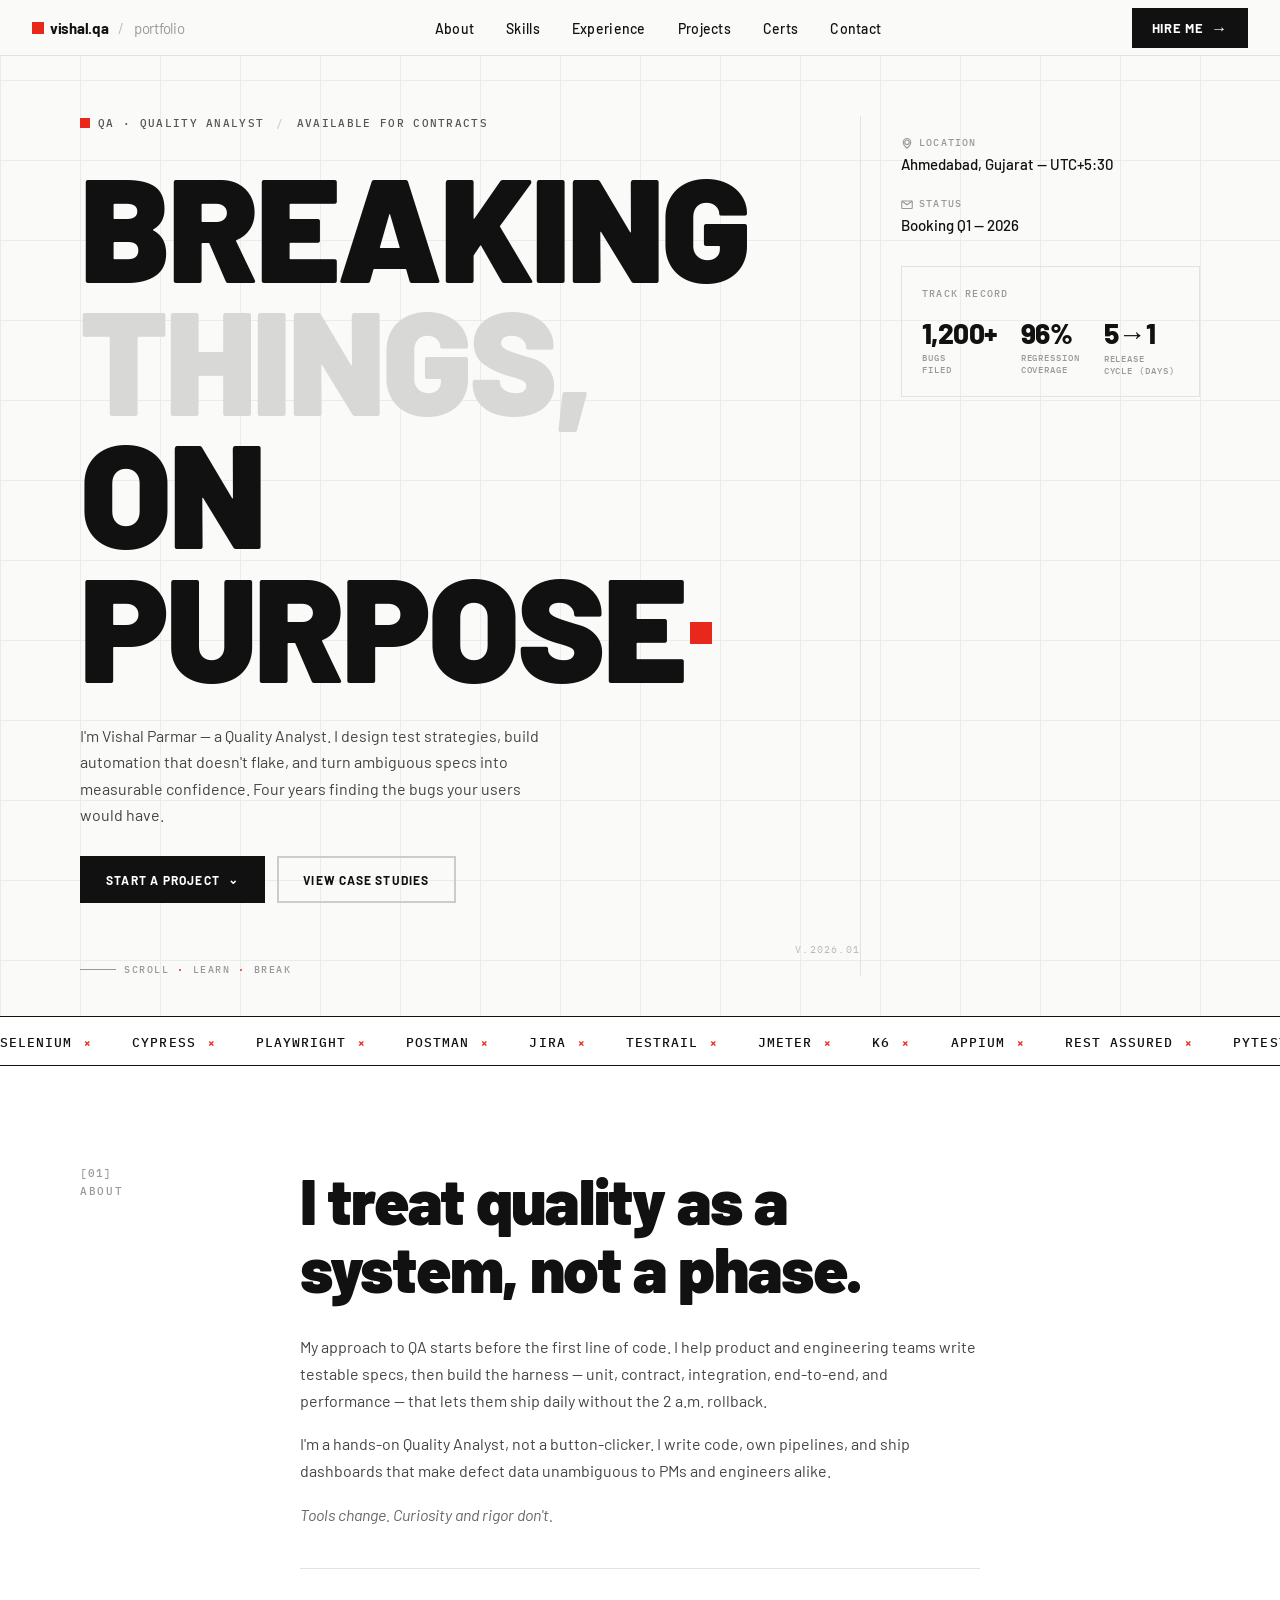
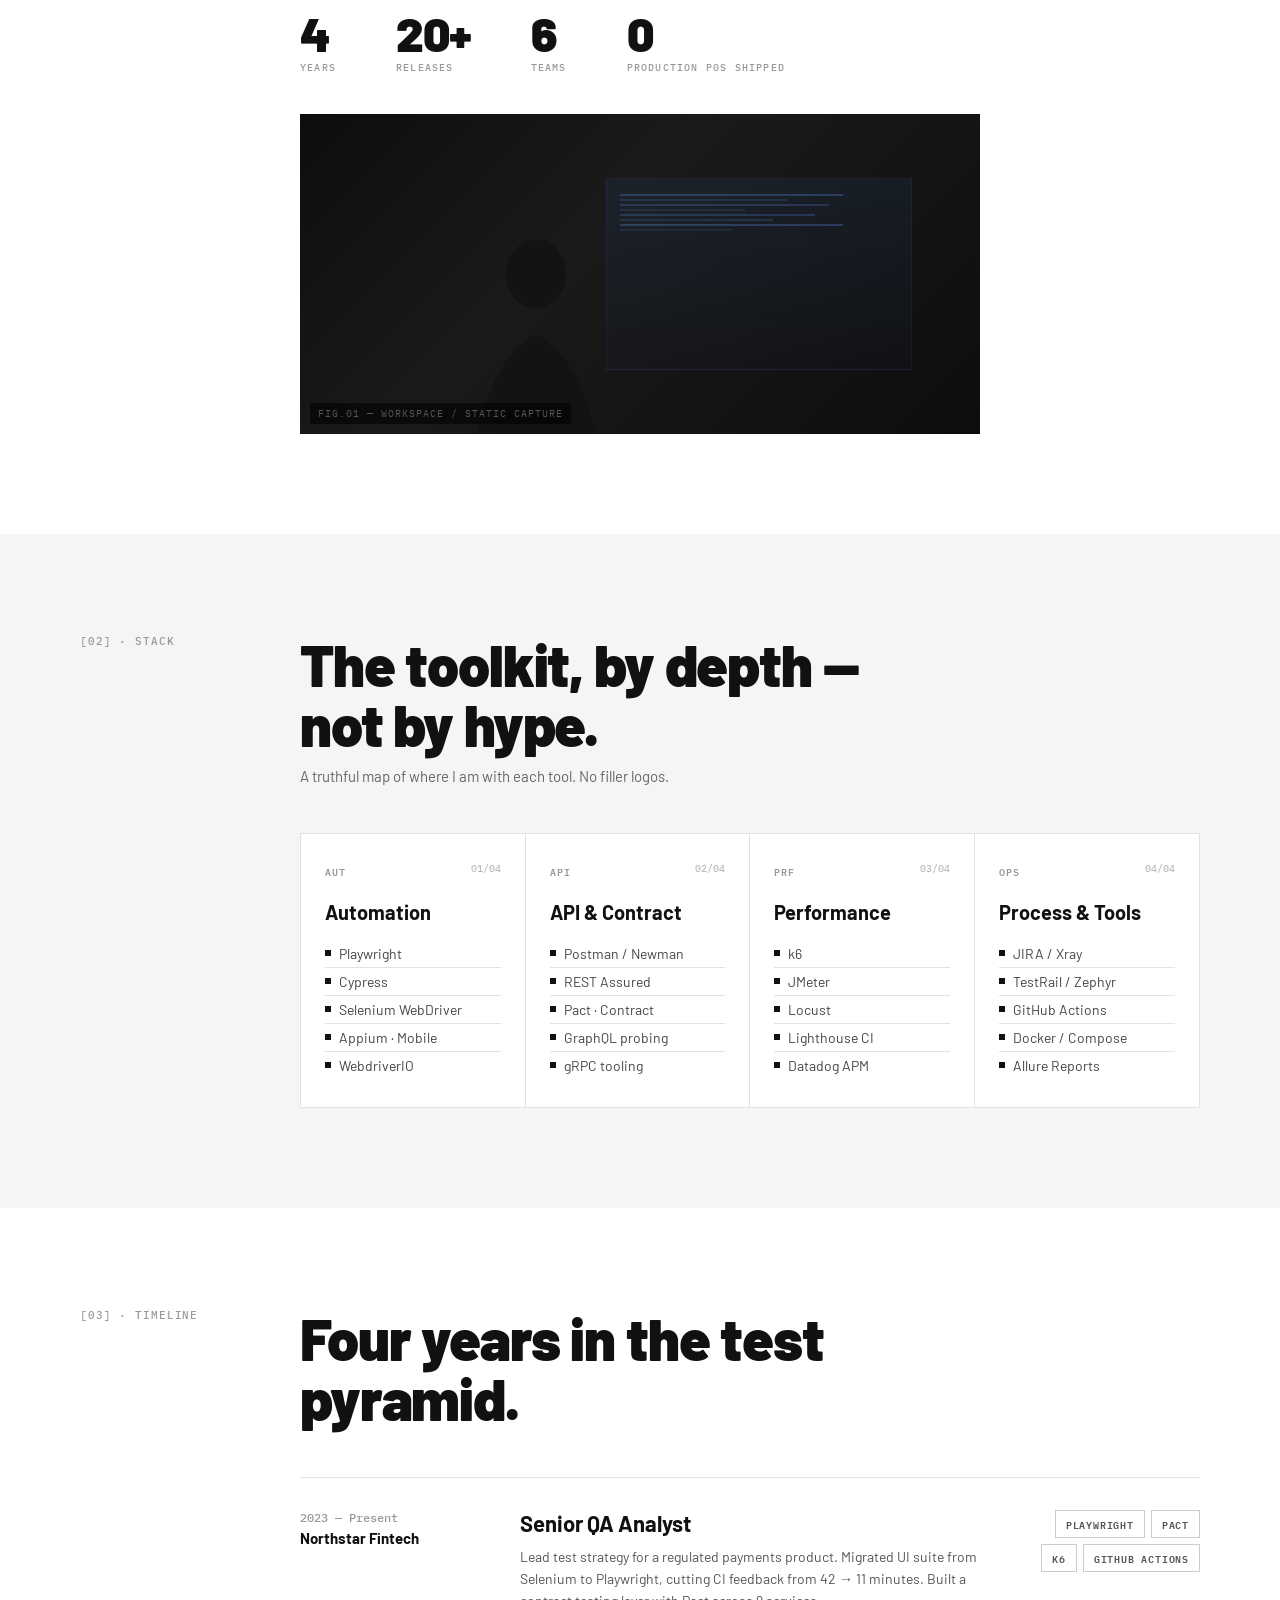
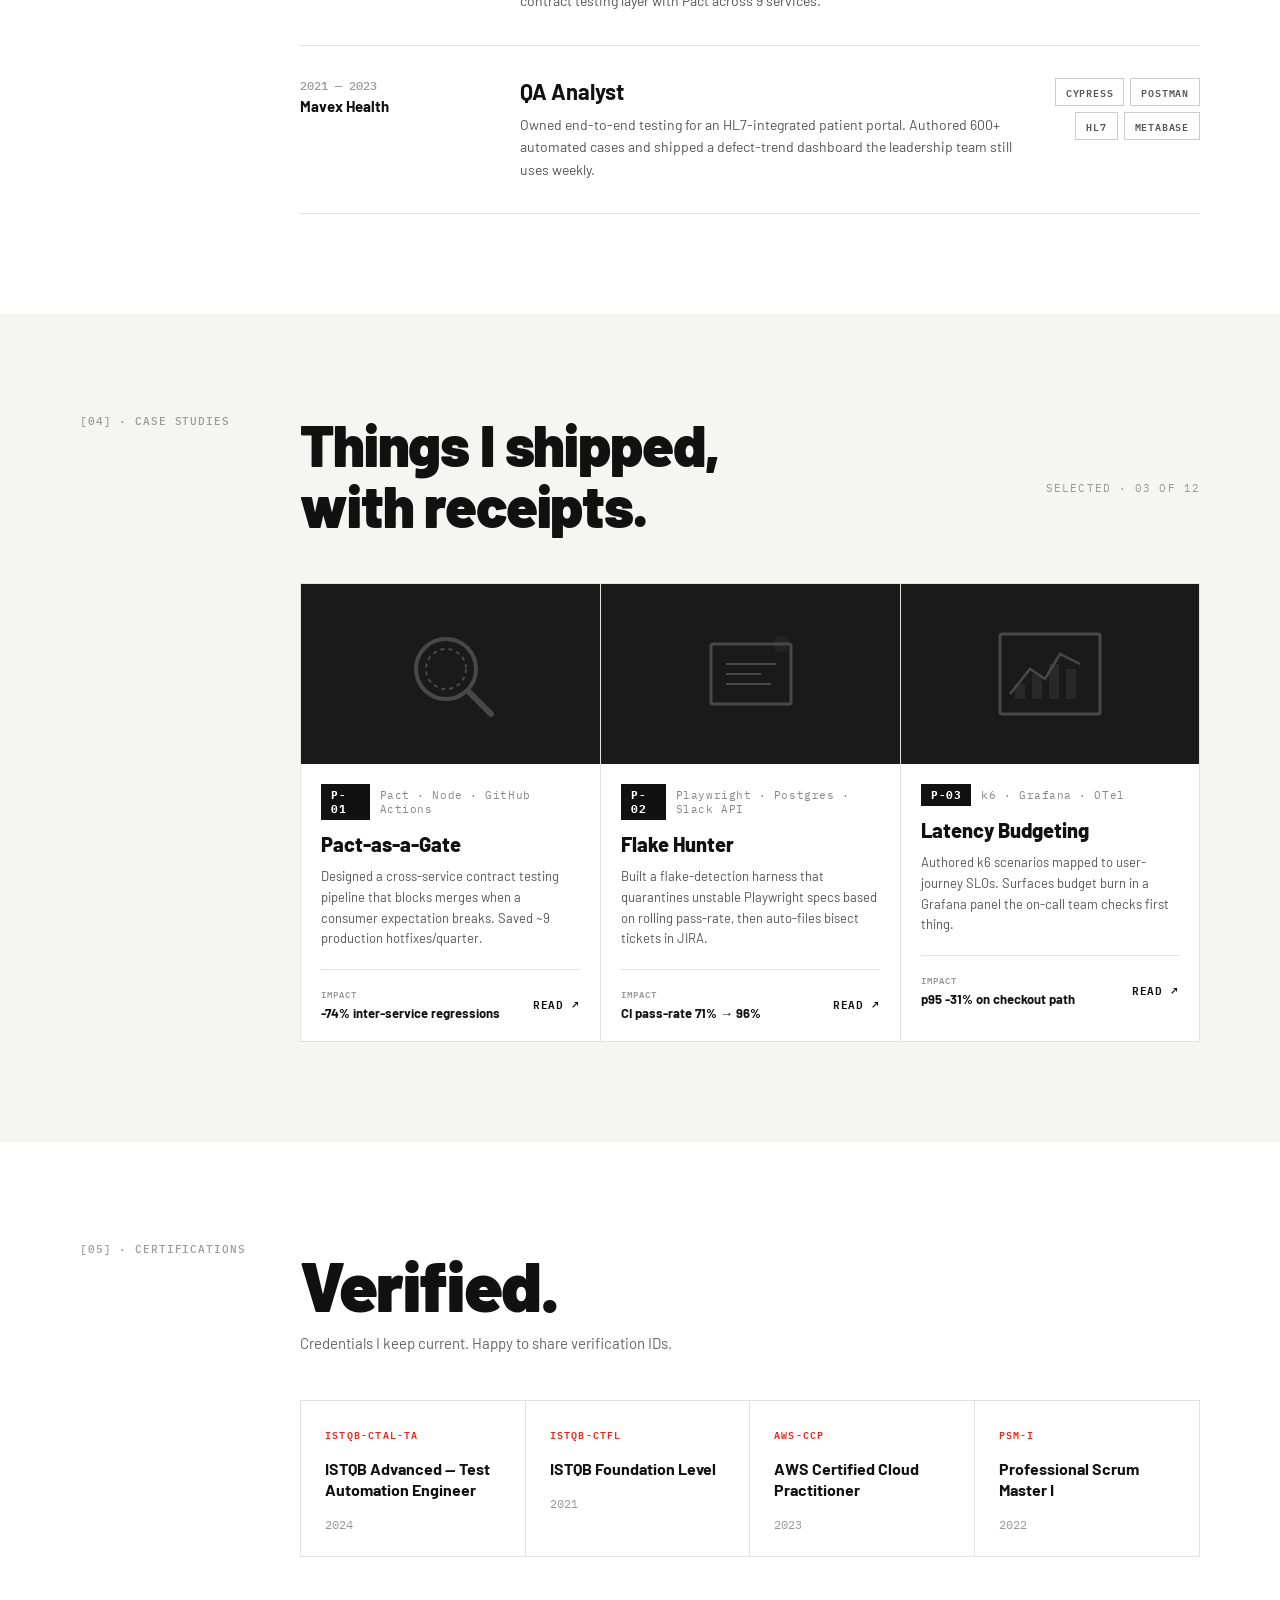
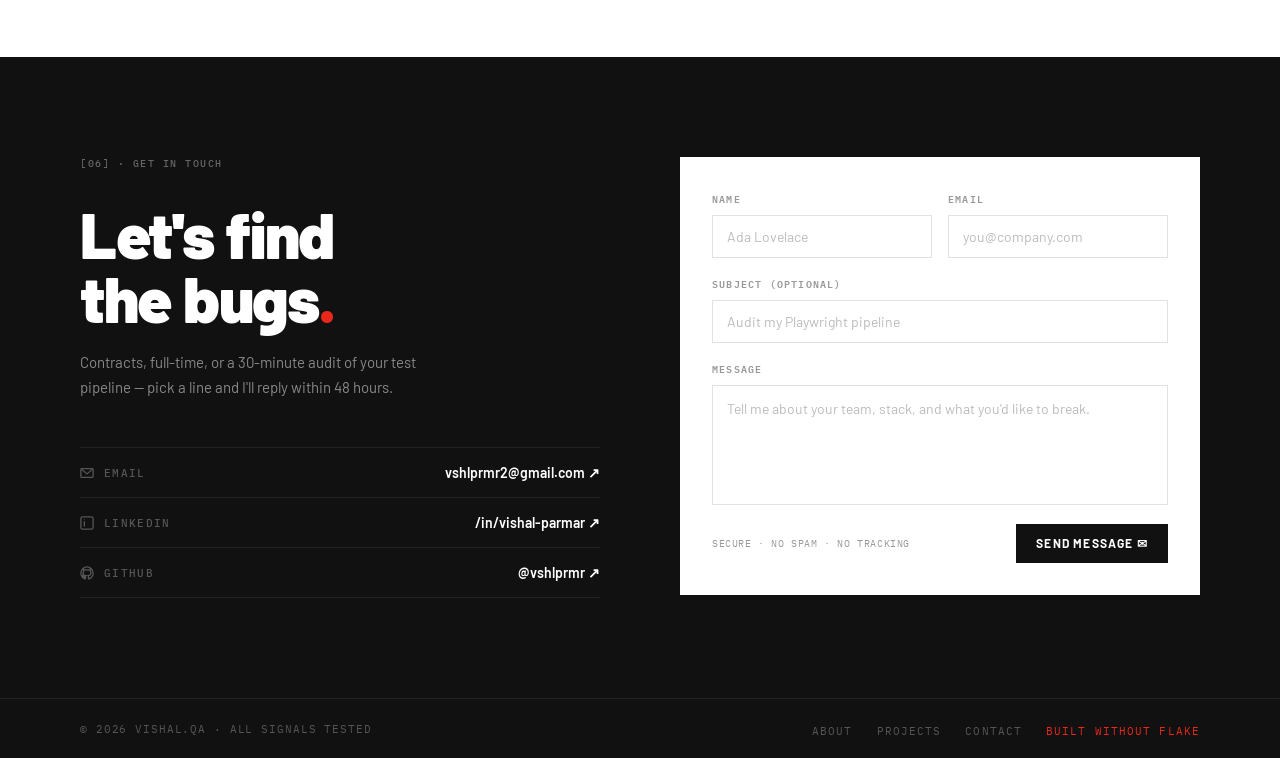
==== vishal-qa-portfolio.html @ bb727a70 "VishalQA-Portfolio" ====
<!DOCTYPE html>
<html lang="en">
<head>
<meta charset="UTF-8">
<meta name="viewport" content="width=device-width, initial-scale=1.0">
<title>vishal.qa / portfolio</title>
<link href="https://fonts.googleapis.com/css2?family=Barlow:ital,wght@0,400;0,500;0,600;0,700;0,800;0,900;1,400;1,700;1,800;1,900&family=Barlow+Condensed:wght@400;500;600;700;800;900&family=IBM+Plex+Mono:wght@400;500&display=swap" rel="stylesheet">
<style>
  *, *::before, *::after { box-sizing: border-box; margin: 0; padding: 0; }

  :root {
    --red: #E8281A;
    --black: #111111;
    --white: #ffffff;
    --gray-light: #f5f5f3;
    --gray-mid: #e8e8e6;
    --gray-text: #888;
    --grid-color: #e2e2e0;
    --font-main: 'Barlow', sans-serif;
    --font-mono: 'IBM Plex Mono', monospace;
  }

  html { scroll-behavior: smooth; }

  body {
    font-family: var(--font-main);
    background: #fafaf8;
    color: var(--black);
    overflow-x: hidden;
  }

  /* ─── NAV ─── */
  nav {
    position: fixed; top: 0; left: 0; right: 0; z-index: 100;
    display: flex; align-items: center; justify-content: space-between;
    padding: 0 32px;
    height: 56px;
    background: rgba(250,250,248,0.96);
    backdrop-filter: blur(8px);
    border-bottom: 1px solid var(--grid-color);
  }

  .nav-logo {
    display: flex; align-items: center; gap: 6px;
    font-family: var(--font-main);
    font-weight: 700;
    font-size: 15px;
    letter-spacing: -0.3px;
    color: var(--black);
    text-decoration: none;
  }
  .nav-logo .red-sq {
    width: 12px; height: 12px;
    background: var(--red);
    flex-shrink: 0;
  }
  .nav-logo .slash { color: #bbb; font-weight: 400; margin: 0 4px; }
  .nav-logo .portfolio { font-weight: 400; color: #999; }

  .nav-links {
    display: flex; gap: 32px; list-style: none;
  }
  .nav-links a {
    font-size: 14px; font-weight: 500;
    color: var(--black); text-decoration: none;
    letter-spacing: 0.02em;
    transition: color 0.15s;
  }
  .nav-links a:hover { color: var(--red); }

  .nav-cta {
    display: flex; align-items: center; gap: 8px;
    padding: 10px 20px;
    background: var(--black); color: var(--white);
    font-family: var(--font-main);
    font-size: 13px; font-weight: 700;
    letter-spacing: 0.05em; text-transform: uppercase;
    border: none; cursor: pointer;
    text-decoration: none;
    transition: background 0.15s;
  }
  .nav-cta:hover { background: #333; }
  .nav-cta .arrow { font-size: 16px; }

  /* ─── GRID BACKGROUND ─── */
  .grid-bg {
    position: absolute; inset: 0; pointer-events: none;
    background-image:
      linear-gradient(var(--grid-color) 1px, transparent 1px),
      linear-gradient(90deg, var(--grid-color) 1px, transparent 1px);
    background-size: 80px 80px;
    opacity: 0.6;
  }

  /* ─── HERO ─── */
  #hero {
    position: relative;
    padding-top: 56px;
    min-height: 100vh;
    overflow: hidden;
  }

  .hero-inner {
    position: relative;
    display: grid;
    grid-template-columns: 1fr 340px;
    gap: 0;
    padding: 60px 80px 40px 80px;
    min-height: calc(100vh - 56px);
  }

  .hero-left { position: relative; }

  .hero-badge {
    display: flex; align-items: center; gap: 8px;
    margin-bottom: 28px;
    font-family: var(--font-mono);
    font-size: 11px; font-weight: 500;
    letter-spacing: 0.12em;
    color: #555;
  }
  .hero-badge .red-sq { width: 10px; height: 10px; background: var(--red); }
  .hero-badge .divider { color: #ccc; margin: 0 4px; }

  .hero-title {
    font-family: 'Barlow', sans-serif;
    font-weight: 900;
    font-size: clamp(96px, 12vw, 148px);
    line-height: 0.9;
    letter-spacing: -0.02em;
    text-transform: uppercase;
    margin-bottom: 0;
  }

  .hero-title .line-ghost {
    display: block;
    color: #d8d8d6;
    -webkit-text-stroke: 0px;
  }

  .hero-title .line-solid {
    display: block;
    color: var(--black);
  }

  .hero-title .red-period {
    display: inline-block;
    width: 22px; height: 22px;
    background: var(--red);
    vertical-align: super;
    margin-left: 6px;
    position: relative;
    top: 12px;
  }

  .hero-desc {
    max-width: 480px;
    font-size: 16px; font-weight: 400;
    color: #444;
    line-height: 1.65;
    margin-top: 32px;
  }

  .hero-btns {
    display: flex; gap: 12px;
    margin-top: 28px;
  }

  .btn-primary {
    display: flex; align-items: center; gap: 8px;
    padding: 14px 24px;
    background: var(--black); color: var(--white);
    font-family: var(--font-main);
    font-size: 12px; font-weight: 700;
    letter-spacing: 0.1em; text-transform: uppercase;
    border: 2px solid var(--black);
    cursor: pointer; text-decoration: none;
    transition: all 0.15s;
  }
  .btn-primary:hover { background: #333; }

  .btn-secondary {
    display: flex; align-items: center; gap: 8px;
    padding: 14px 24px;
    background: transparent; color: var(--black);
    font-family: var(--font-main);
    font-size: 12px; font-weight: 700;
    letter-spacing: 0.1em; text-transform: uppercase;
    border: 2px solid #ccc;
    cursor: pointer; text-decoration: none;
    transition: all 0.15s;
  }
  .btn-secondary:hover { border-color: var(--black); }

  .hero-scroll-hint {
    display: flex; align-items: center; gap: 8px;
    margin-top: 60px;
    font-family: var(--font-mono);
    font-size: 10px; font-weight: 500;
    letter-spacing: 0.15em;
    color: #999;
    text-transform: uppercase;
  }
  .hero-scroll-hint::before {
    content: '';
    display: block; width: 36px; height: 1px; background: #999;
  }
  .hero-scroll-hint .dot { color: var(--red); }

  .hero-version {
    position: absolute; bottom: 20px; right: 0;
    font-family: var(--font-mono);
    font-size: 10px; letter-spacing: 0.12em;
    color: #bbb;
    text-transform: uppercase;
  }

  /* Hero Right Panel */
  .hero-right {
    display: flex;
    flex-direction: column;
    gap: 0;
    padding-top: 20px;
    border-left: 1px solid var(--grid-color);
    padding-left: 40px;
  }

  .hero-info-block {
    margin-bottom: 24px;
  }

  .info-label {
    display: flex; align-items: center; gap: 6px;
    font-family: var(--font-mono);
    font-size: 10px; font-weight: 500;
    letter-spacing: 0.12em;
    color: #999;
    text-transform: uppercase;
    margin-bottom: 6px;
  }
  .info-label svg { width: 12px; height: 12px; }

  .info-value {
    font-size: 15px; font-weight: 500;
    color: var(--black);
  }

  .track-record-card {
    border: 1px solid var(--grid-color);
    padding: 20px;
    margin-top: 8px;
  }

  .track-label {
    font-family: var(--font-mono);
    font-size: 10px; font-weight: 500;
    letter-spacing: 0.12em;
    color: #999;
    text-transform: uppercase;
    margin-bottom: 16px;
  }

  .track-stats {
    display: flex; gap: 24px;
  }

  .track-stat .stat-num {
    font-size: 28px; font-weight: 800;
    letter-spacing: -0.02em;
    color: var(--black);
  }
  .track-stat .stat-label {
    font-family: var(--font-mono);
    font-size: 9px; font-weight: 500;
    letter-spacing: 0.1em;
    color: #999;
    text-transform: uppercase;
    margin-top: 2px;
    line-height: 1.3;
  }

  /* ─── TICKER ─── */
  .ticker-wrap {
    overflow: hidden;
    border-top: 1px solid var(--black);
    border-bottom: 1px solid var(--black);
    background: var(--white);
    padding: 14px 0;
    white-space: nowrap;
  }

  .ticker-track {
    display: inline-flex;
    animation: ticker 28s linear infinite;
  }

  .ticker-item {
    display: inline-flex; align-items: center; gap: 12px;
    margin-right: 40px;
    font-family: var(--font-mono);
    font-size: 13px; font-weight: 500;
    letter-spacing: 0.08em;
    text-transform: uppercase;
    color: var(--black);
  }

  .ticker-item .x {
    color: var(--red);
    font-size: 11px;
    font-weight: 700;
  }

  @keyframes ticker {
    0% { transform: translateX(0); }
    100% { transform: translateX(-50%); }
  }

  /* ─── SECTIONS ─── */
  section { position: relative; }

  .section-num {
    font-family: var(--font-mono);
    font-size: 11px; font-weight: 500;
    letter-spacing: 0.08em;
    color: #999;
    text-transform: uppercase;
    margin-bottom: 4px;
  }
  .section-num span { color: #bbb; }

  .section-label {
    font-family: var(--font-mono);
    font-size: 11px; font-weight: 500;
    letter-spacing: 0.15em;
    color: #999;
    text-transform: uppercase;
  }

  .section-sidebar {
    position: absolute; left: 80px; top: 80px;
  }

  /* ─── ABOUT ─── */
  #about {
    padding: 100px 80px 100px 80px;
    background: var(--white);
  }

  .about-inner {
    display: grid;
    grid-template-columns: 220px 1fr;
    gap: 0;
  }

  .about-right {}

  .about-heading {
    font-size: clamp(40px, 5vw, 64px);
    font-weight: 900;
    line-height: 1.05;
    letter-spacing: -0.02em;
    color: var(--black);
    margin-bottom: 32px;
  }

  .about-body {
    font-size: 16px; font-weight: 400;
    color: #444; line-height: 1.7;
    max-width: 680px;
    margin-bottom: 16px;
  }

  .about-body em {
    font-style: italic;
    color: #666;
  }

  .about-divider {
    height: 1px; background: var(--grid-color);
    margin: 40px 0;
    max-width: 680px;
  }

  .about-stats {
    display: flex; gap: 60px;
    margin-bottom: 40px;
  }

  .astat .astat-num {
    font-size: 48px; font-weight: 900;
    letter-spacing: -0.03em;
    line-height: 1;
  }
  .astat .astat-label {
    font-family: var(--font-mono);
    font-size: 10px; font-weight: 500;
    letter-spacing: 0.12em;
    color: #999;
    text-transform: uppercase;
    margin-top: 4px;
  }

  .about-img {
    max-width: 680px;
    position: relative;
  }
  .about-img img {
    width: 100%; display: block;
    filter: grayscale(100%);
  }
  .about-img-caption {
    position: absolute; bottom: 12px; left: 12px;
    font-family: var(--font-mono);
    font-size: 10px; font-weight: 500;
    letter-spacing: 0.1em;
    color: #ccc;
    text-transform: uppercase;
    background: rgba(0,0,0,0.5);
    padding: 4px 8px;
  }

  /* ─── SKILLS ─── */
  #skills {
    padding: 100px 80px;
    background: var(--gray-light);
  }

  .skills-inner {
    display: grid;
    grid-template-columns: 220px 1fr;
  }

  .skills-right {}

  .skills-heading {
    font-size: clamp(38px, 4.5vw, 58px);
    font-weight: 900;
    line-height: 1.05;
    letter-spacing: -0.02em;
    margin-bottom: 12px;
  }

  .skills-sub {
    font-size: 15px; color: #666;
    margin-bottom: 48px;
  }

  .skills-grid {
    display: grid;
    grid-template-columns: repeat(4, 1fr);
    gap: 0;
    border: 1px solid var(--grid-color);
    background: var(--white);
  }

  .skill-card {
    padding: 28px 24px;
    border-right: 1px solid var(--grid-color);
  }
  .skill-card:last-child { border-right: none; }

  .skill-card-header {
    display: flex; justify-content: space-between; align-items: flex-start;
    margin-bottom: 20px;
  }

  .skill-tag {
    font-family: var(--font-mono);
    font-size: 10px; font-weight: 600;
    letter-spacing: 0.12em;
    color: #999;
    text-transform: uppercase;
  }

  .skill-num {
    font-family: var(--font-mono);
    font-size: 10px; font-weight: 500;
    color: #bbb;
  }

  .skill-title {
    font-size: 20px; font-weight: 700;
    margin-bottom: 16px;
    color: var(--black);
  }

  .skill-list {
    list-style: none;
  }
  .skill-list li {
    display: flex; align-items: center; gap: 8px;
    font-size: 14px; color: #444;
    padding: 5px 0;
    border-bottom: 1px solid var(--grid-color);
  }
  .skill-list li:last-child { border-bottom: none; }
  .skill-list li::before {
    content: '';
    display: inline-block;
    width: 6px; height: 6px;
    background: var(--black);
    flex-shrink: 0;
  }

  /* ─── EXPERIENCE ─── */
  #experience {
    padding: 100px 80px;
    background: var(--white);
  }

  .exp-inner {
    display: grid;
    grid-template-columns: 220px 1fr;
  }

  .exp-heading {
    font-size: clamp(38px, 4.5vw, 58px);
    font-weight: 900;
    line-height: 1.05;
    letter-spacing: -0.02em;
    margin-bottom: 48px;
  }

  .exp-list { max-width: 1000px; }

  .exp-item {
    display: grid;
    grid-template-columns: 220px 1fr auto;
    gap: 0;
    padding: 32px 0;
    border-bottom: 1px solid var(--grid-color);
    align-items: start;
  }
  .exp-item:first-child { border-top: 1px solid var(--grid-color); }

  .exp-dates {
    font-family: var(--font-mono);
    font-size: 12px; font-weight: 500;
    color: #999;
    margin-bottom: 4px;
  }
  .exp-company {
    font-size: 15px; font-weight: 700;
    color: var(--black);
  }

  .exp-title {
    font-size: 22px; font-weight: 700;
    margin-bottom: 10px;
  }
  .exp-desc {
    font-size: 14px; color: #555; line-height: 1.6;
    max-width: 520px;
  }

  .exp-tags {
    display: flex; flex-direction: column; gap: 6px;
    align-items: flex-end;
    min-width: 180px;
  }
  .exp-tag-row { display: flex; gap: 6px; }
  .exp-tag {
    padding: 4px 10px;
    border: 1px solid #ccc;
    font-family: var(--font-mono);
    font-size: 10px; font-weight: 600;
    letter-spacing: 0.08em;
    text-transform: uppercase;
    color: #555;
  }

  /* ─── PROJECTS ─── */
  #projects {
    padding: 100px 80px;
    background: var(--gray-light);
  }

  .proj-inner {
    display: grid;
    grid-template-columns: 220px 1fr;
  }

  .proj-heading {
    font-size: clamp(38px, 4.5vw, 58px);
    font-weight: 900;
    line-height: 1.05;
    letter-spacing: -0.02em;
    margin-bottom: 8px;
  }

  .proj-count {
    font-family: var(--font-mono);
    font-size: 11px; color: #999;
    letter-spacing: 0.1em;
    text-transform: uppercase;
    margin-bottom: 48px;
    text-align: right;
  }

  .proj-heading-row {
    display: flex; justify-content: space-between; align-items: flex-end;
    margin-bottom: 40px;
  }

  .proj-grid {
    display: grid;
    grid-template-columns: repeat(3, 1fr);
    gap: 0;
  }

  .proj-card {
    background: var(--white);
    border: 1px solid var(--grid-color);
    border-right: none;
    overflow: hidden;
    transition: transform 0.2s;
  }
  .proj-card:last-child { border-right: 1px solid var(--grid-color); }
  .proj-card:hover { transform: translateY(-2px); }

  .proj-img {
    width: 100%; height: 180px;
    object-fit: cover;
    display: block;
    filter: grayscale(100%);
    background: #222;
    position: relative;
    overflow: hidden;
  }

  .proj-img-placeholder {
    width: 100%; height: 180px;
    background: #1a1a1a;
    display: flex; align-items: center; justify-content: center;
    position: relative;
  }
  .proj-img-placeholder svg { opacity: 0.2; }

  .proj-body { padding: 20px; }

  .proj-id-row {
    display: flex; align-items: center; gap: 10px;
    margin-bottom: 12px;
  }

  .proj-id {
    display: inline-flex; align-items: center;
    padding: 4px 10px;
    background: var(--black); color: var(--white);
    font-family: var(--font-mono);
    font-size: 11px; font-weight: 700;
    letter-spacing: 0.05em;
  }

  .proj-tech {
    font-family: var(--font-mono);
    font-size: 11px; color: #888;
    letter-spacing: 0.05em;
  }

  .proj-title {
    font-size: 20px; font-weight: 800;
    margin-bottom: 10px;
  }

  .proj-desc {
    font-size: 13px; color: #555; line-height: 1.6;
    margin-bottom: 20px;
  }

  .proj-footer {
    display: flex; justify-content: space-between; align-items: center;
    padding-top: 16px;
    border-top: 1px solid var(--grid-color);
  }

  .proj-impact-label {
    font-family: var(--font-mono);
    font-size: 9px; font-weight: 600;
    letter-spacing: 0.12em;
    color: #999;
    text-transform: uppercase;
    margin-bottom: 3px;
  }
  .proj-impact-val {
    font-size: 13px; font-weight: 700;
  }

  .proj-read {
    display: flex; align-items: center; gap: 4px;
    font-family: var(--font-mono);
    font-size: 11px; font-weight: 600;
    letter-spacing: 0.08em;
    text-transform: uppercase;
    color: var(--black);
    text-decoration: none;
    cursor: pointer;
  }
  .proj-read:hover { color: var(--red); }

  /* ─── CERTS ─── */
  #certs {
    padding: 100px 80px;
    background: var(--white);
  }

  .certs-inner {
    display: grid;
    grid-template-columns: 220px 1fr;
  }

  .certs-heading {
    font-size: clamp(48px, 5.5vw, 72px);
    font-weight: 900;
    letter-spacing: -0.02em;
    margin-bottom: 8px;
  }

  .certs-sub {
    font-size: 15px; color: #666;
    margin-bottom: 48px;
  }

  .certs-grid {
    display: grid;
    grid-template-columns: repeat(4, 1fr);
    gap: 0;
    border: 1px solid var(--grid-color);
  }

  .cert-card {
    padding: 24px;
    border-right: 1px solid var(--grid-color);
  }
  .cert-card:last-child { border-right: none; }

  .cert-code {
    font-family: var(--font-mono);
    font-size: 10px; font-weight: 600;
    letter-spacing: 0.12em;
    color: var(--red);
    text-transform: uppercase;
    margin-bottom: 16px;
  }

  .cert-name {
    font-size: 16px; font-weight: 700;
    line-height: 1.3;
    margin-bottom: 16px;
  }

  .cert-year {
    font-family: var(--font-mono);
    font-size: 12px; color: #999;
  }

  /* ─── CONTACT ─── */
  #contact {
    padding: 100px 80px;
    background: var(--black);
    color: var(--white);
  }

  .contact-inner {
    display: grid;
    grid-template-columns: 1fr 1fr;
    gap: 80px;
    align-items: start;
  }

  .contact-left {}

  .contact-section-label {
    font-family: var(--font-mono);
    font-size: 10px; font-weight: 500;
    letter-spacing: 0.15em;
    color: #666;
    text-transform: uppercase;
    margin-bottom: 32px;
  }

  .contact-heading {
    font-size: clamp(44px, 5vw, 68px);
    font-weight: 900;
    line-height: 1.0;
    letter-spacing: -0.02em;
    margin-bottom: 20px;
  }

  .contact-heading .red-period {
    color: var(--red);
  }

  .contact-desc {
    font-size: 15px; color: #888; line-height: 1.65;
    margin-bottom: 48px;
    max-width: 380px;
  }

  .contact-links { list-style: none; }
  .contact-link {
    display: flex; align-items: center; justify-content: space-between;
    padding: 16px 0;
    border-bottom: 1px solid #222;
  }
  .contact-link:first-child { border-top: 1px solid #222; }

  .contact-link-label {
    display: flex; align-items: center; gap: 10px;
    font-family: var(--font-mono);
    font-size: 11px; font-weight: 500;
    letter-spacing: 0.12em;
    color: #555;
    text-transform: uppercase;
  }

  .contact-link-val {
    display: flex; align-items: center; gap: 6px;
    font-size: 14px; font-weight: 600;
    color: var(--white);
    text-decoration: none;
    transition: color 0.15s;
  }
  .contact-link-val:hover { color: var(--red); }

  /* Contact Form */
  .contact-form {
    background: var(--white);
    padding: 32px;
    color: var(--black);
  }

  .form-row {
    display: grid;
    grid-template-columns: 1fr 1fr;
    gap: 16px;
    margin-bottom: 16px;
  }

  .form-group { margin-bottom: 16px; }

  .form-label {
    display: block;
    font-family: var(--font-mono);
    font-size: 10px; font-weight: 600;
    letter-spacing: 0.12em;
    color: #999;
    text-transform: uppercase;
    margin-bottom: 8px;
  }

  .form-input, .form-textarea {
    width: 100%;
    padding: 12px 14px;
    border: 1px solid var(--grid-color);
    background: var(--white);
    font-family: var(--font-main);
    font-size: 14px; color: var(--black);
    outline: none;
    transition: border-color 0.15s;
  }
  .form-input:focus, .form-textarea:focus {
    border-color: var(--black);
  }
  .form-input::placeholder, .form-textarea::placeholder {
    color: #bbb;
  }

  .form-textarea {
    resize: none; height: 120px;
    line-height: 1.5;
  }

  .form-footer {
    display: flex; justify-content: space-between; align-items: center;
    margin-top: 16px;
  }

  .form-trust {
    font-family: var(--font-mono);
    font-size: 10px; color: #999;
    letter-spacing: 0.06em;
  }

  .btn-send {
    display: flex; align-items: center; gap: 8px;
    padding: 12px 20px;
    background: var(--black); color: var(--white);
    font-family: var(--font-main);
    font-size: 12px; font-weight: 700;
    letter-spacing: 0.1em; text-transform: uppercase;
    border: none; cursor: pointer;
    transition: background 0.15s;
  }
  .btn-send:hover { background: #333; }

  /* ─── FOOTER ─── */
  footer {
    background: var(--black);
    border-top: 1px solid #222;
    padding: 20px 80px;
    display: flex; justify-content: space-between; align-items: center;
  }

  .footer-copy {
    font-family: var(--font-mono);
    font-size: 11px; color: #555;
    letter-spacing: 0.08em;
    text-transform: uppercase;
  }

  .footer-links {
    display: flex; gap: 24px; list-style: none;
  }
  .footer-links a {
    font-family: var(--font-mono);
    font-size: 11px; color: #555;
    letter-spacing: 0.1em;
    text-transform: uppercase;
    text-decoration: none;
    transition: color 0.15s;
  }
  .footer-links a:hover { color: var(--white); }
  .footer-links .built { color: var(--red); }

  /* ─── UTILS ─── */
  .sr-only { position: absolute; width: 1px; height: 1px; overflow: hidden; clip: rect(0,0,0,0); }

  /* Scroll animation */
  .fade-in {
    opacity: 0;
    transform: translateY(24px);
    transition: opacity 0.6s ease, transform 0.6s ease;
  }
  .fade-in.visible {
    opacity: 1;
    transform: translateY(0);
  }
</style>
</head>
<body>

<!-- NAV -->
<nav>
  <a href="#hero" class="nav-logo">
    <span class="red-sq"></span>
    <span>vishal.qa</span>
    <span class="slash">/</span>
    <span class="portfolio">portfolio</span>
  </a>
  <ul class="nav-links">
    <li><a href="#about">About</a></li>
    <li><a href="#skills">Skills</a></li>
    <li><a href="#experience">Experience</a></li>
    <li><a href="#projects">Projects</a></li>
    <li><a href="#certs">Certs</a></li>
    <li><a href="#contact">Contact</a></li>
  </ul>
  <a href="#contact" class="nav-cta">HIRE ME <span class="arrow">→</span></a>
</nav>

<!-- HERO -->
<section id="hero">
  <div class="grid-bg"></div>
  <div class="hero-inner">
    <div class="hero-left">
      <div class="hero-badge">
        <span class="red-sq"></span>
        <span>QA · QUALITY ANALYST</span>
        <span class="divider">/</span>
        <span>AVAILABLE FOR CONTRACTS</span>
      </div>

      <h1 class="hero-title">
        <span class="line-solid">BREAKING</span>
        <span class="line-ghost">THINGS,</span>
        <span class="line-solid">ON</span>
        <span class="line-solid">PURPOSE<span class="red-period"></span></span>
      </h1>

      <p class="hero-desc">
        I'm Vishal Parmar — a Quality Analyst. I design test strategies, build automation that doesn't flake, and turn ambiguous specs into measurable confidence. Four years finding the bugs your users would have.
      </p>

      <div class="hero-btns">
        <a href="#contact" class="btn-primary">START A PROJECT <span>⌄</span></a>
        <a href="#projects" class="btn-secondary">VIEW CASE STUDIES</a>
      </div>

      <div class="hero-scroll-hint">
        SCROLL <span class="dot">·</span> LEARN <span class="dot">·</span> BREAK
      </div>

      <div class="hero-version">V.2026.01</div>
    </div>

    <div class="hero-right">
      <div class="hero-info-block">
        <div class="info-label">
          <svg viewBox="0 0 16 16" fill="none" stroke="currentColor" stroke-width="1.5">
            <circle cx="8" cy="7" r="3"/><path d="M8 2C5.24 2 3 4.24 3 7c0 3.75 5 8 5 8s5-4.25 5-8c0-2.76-2.24-5-5-5z"/>
          </svg>
          LOCATION
        </div>
        <div class="info-value">Ahmedabad, Gujarat — UTC+5:30</div>
      </div>

      <div class="hero-info-block">
        <div class="info-label">
          <svg viewBox="0 0 16 16" fill="none" stroke="currentColor" stroke-width="1.5">
            <polyline points="1 4 8 9 15 4"/><rect x="1" y="4" width="14" height="10" rx="1"/>
          </svg>
          STATUS
        </div>
        <div class="info-value">Booking Q1 — 2026</div>
      </div>

      <div class="track-record-card">
        <div class="track-label">TRACK RECORD</div>
        <div class="track-stats">
          <div class="track-stat">
            <div class="stat-num">1,200+</div>
            <div class="stat-label">BUGS<br>FILED</div>
          </div>
          <div class="track-stat">
            <div class="stat-num">96%</div>
            <div class="stat-label">REGRESSION<br>COVERAGE</div>
          </div>
          <div class="track-stat">
            <div class="stat-num">5→1</div>
            <div class="stat-label">RELEASE<br>CYCLE (DAYS)</div>
          </div>
        </div>
      </div>
    </div>
  </div>
</section>

<!-- TICKER -->
<div class="ticker-wrap">
  <div class="ticker-track" id="ticker">
    <!-- items injected via JS -->
  </div>
</div>

<!-- ABOUT -->
<section id="about">
  <div class="about-inner">
    <div class="about-sidebar">
      <div class="section-num">[01]</div>
      <div class="section-label">ABOUT</div>
    </div>
    <div class="about-right fade-in">
      <h2 class="about-heading">I treat quality as a<br>system, not a phase.</h2>
      <p class="about-body">My approach to QA starts before the first line of code. I help product and engineering teams write testable specs, then build the harness — unit, contract, integration, end-to-end, and performance — that lets them ship daily without the 2 a.m. rollback.</p>
      <p class="about-body">I'm a hands-on Quality Analyst, not a button-clicker. I write code, own pipelines, and ship dashboards that make defect data unambiguous to PMs and engineers alike.</p>
      <p class="about-body"><em>Tools change. Curiosity and rigor don't.</em></p>

      <div class="about-divider"></div>

      <div class="about-stats">
        <div class="astat">
          <div class="astat-num">4</div>
          <div class="astat-label">YEARS</div>
        </div>
        <div class="astat">
          <div class="astat-num">20+</div>
          <div class="astat-label">RELEASES</div>
        </div>
        <div class="astat">
          <div class="astat-num">6</div>
          <div class="astat-label">TEAMS</div>
        </div>
        <div class="astat">
          <div class="astat-num">0</div>
          <div class="astat-label">PRODUCTION P0S SHIPPED</div>
        </div>
      </div>

      <div class="about-img">
        <!-- Dark workspace image using CSS art -->
        <div style="width:100%;height:320px;background:linear-gradient(135deg,#0d0d0d 0%,#1a1a1a 40%,#0d0d0d 100%);position:relative;overflow:hidden;">
          <!-- Monitor glow effect -->
          <div style="position:absolute;right:10%;top:20%;width:45%;height:60%;background:linear-gradient(180deg,rgba(40,80,140,0.15) 0%,rgba(20,40,80,0.05) 100%);border:1px solid rgba(80,120,200,0.1);"></div>
          <!-- Code lines -->
          <div style="position:absolute;right:12%;top:25%;width:41%;display:flex;flex-direction:column;gap:3px;">
            <div style="height:2px;background:rgba(100,160,255,0.25);width:80%;"></div>
            <div style="height:2px;background:rgba(100,160,255,0.15);width:60%;"></div>
            <div style="height:2px;background:rgba(100,160,255,0.2);width:75%;"></div>
            <div style="height:2px;background:rgba(100,160,255,0.12);width:45%;"></div>
            <div style="height:2px;background:rgba(100,160,255,0.2);width:70%;"></div>
            <div style="height:2px;background:rgba(100,160,255,0.15);width:55%;"></div>
            <div style="height:2px;background:rgba(100,160,255,0.25);width:80%;"></div>
            <div style="height:2px;background:rgba(100,160,255,0.1);width:40%;"></div>
          </div>
          <!-- Silhouette -->
          <div style="position:absolute;bottom:0;left:20%;width:200px;height:220px;">
            <svg viewBox="0 0 200 220" style="width:100%;height:100%;opacity:0.7;">
              <ellipse cx="100" cy="60" rx="30" ry="35" fill="#111"/>
              <path d="M40 220 Q60 140 100 120 Q140 140 160 220Z" fill="#111"/>
            </svg>
          </div>
          <div style="position:absolute;bottom:10px;left:10px;font-family:'IBM Plex Mono',monospace;font-size:10px;color:#555;letter-spacing:0.1em;text-transform:uppercase;background:rgba(0,0,0,0.6);padding:4px 8px;">FIG.01 — WORKSPACE / STATIC CAPTURE</div>
        </div>
      </div>
    </div>
  </div>
</section>

<!-- SKILLS -->
<section id="skills">
  <div class="skills-inner">
    <div>
      <div class="section-num">[02] · STACK</div>
    </div>
    <div class="fade-in">
      <h2 class="skills-heading">The toolkit, by depth —<br>not by hype.</h2>
      <p class="skills-sub">A truthful map of where I am with each tool. No filler logos.</p>

      <div class="skills-grid">
        <div class="skill-card">
          <div class="skill-card-header">
            <span class="skill-tag">AUT</span>
            <span class="skill-num">01/04</span>
          </div>
          <div class="skill-title">Automation</div>
          <ul class="skill-list">
            <li>Playwright</li>
            <li>Cypress</li>
            <li>Selenium WebDriver</li>
            <li>Appium · Mobile</li>
            <li>WebdriverIO</li>
          </ul>
        </div>
        <div class="skill-card">
          <div class="skill-card-header">
            <span class="skill-tag">API</span>
            <span class="skill-num">02/04</span>
          </div>
          <div class="skill-title">API &amp; Contract</div>
          <ul class="skill-list">
            <li>Postman / Newman</li>
            <li>REST Assured</li>
            <li>Pact · Contract</li>
            <li>GraphQL probing</li>
            <li>gRPC tooling</li>
          </ul>
        </div>
        <div class="skill-card">
          <div class="skill-card-header">
            <span class="skill-tag">PRF</span>
            <span class="skill-num">03/04</span>
          </div>
          <div class="skill-title">Performance</div>
          <ul class="skill-list">
            <li>k6</li>
            <li>JMeter</li>
            <li>Locust</li>
            <li>Lighthouse CI</li>
            <li>Datadog APM</li>
          </ul>
        </div>
        <div class="skill-card">
          <div class="skill-card-header">
            <span class="skill-tag">OPS</span>
            <span class="skill-num">04/04</span>
          </div>
          <div class="skill-title">Process &amp; Tools</div>
          <ul class="skill-list">
            <li>JIRA / Xray</li>
            <li>TestRail / Zephyr</li>
            <li>GitHub Actions</li>
            <li>Docker / Compose</li>
            <li>Allure Reports</li>
          </ul>
        </div>
      </div>
    </div>
  </div>
</section>

<!-- EXPERIENCE -->
<section id="experience">
  <div class="exp-inner">
    <div>
      <div class="section-num">[03] · TIMELINE</div>
    </div>
    <div class="fade-in">
      <h2 class="exp-heading">Four years in the test<br>pyramid.</h2>
      <div class="exp-list">
        <div class="exp-item">
          <div>
            <div class="exp-dates">2023 — Present</div>
            <div class="exp-company">Northstar Fintech</div>
          </div>
          <div>
            <div class="exp-title">Senior QA Analyst</div>
            <p class="exp-desc">Lead test strategy for a regulated payments product. Migrated UI suite from Selenium to Playwright, cutting CI feedback from 42 → 11 minutes. Built a contract testing layer with Pact across 9 services.</p>
          </div>
          <div class="exp-tags">
            <div class="exp-tag-row">
              <span class="exp-tag">PLAYWRIGHT</span>
              <span class="exp-tag">PACT</span>
            </div>
            <div class="exp-tag-row">
              <span class="exp-tag">K6</span>
              <span class="exp-tag">GITHUB ACTIONS</span>
            </div>
          </div>
        </div>
        <div class="exp-item">
          <div>
            <div class="exp-dates">2021 — 2023</div>
            <div class="exp-company">Mavex Health</div>
          </div>
          <div>
            <div class="exp-title">QA Analyst</div>
            <p class="exp-desc">Owned end-to-end testing for an HL7-integrated patient portal. Authored 600+ automated cases and shipped a defect-trend dashboard the leadership team still uses weekly.</p>
          </div>
          <div class="exp-tags">
            <div class="exp-tag-row">
              <span class="exp-tag">CYPRESS</span>
              <span class="exp-tag">POSTMAN</span>
            </div>
            <div class="exp-tag-row">
              <span class="exp-tag">HL7</span>
              <span class="exp-tag">METABASE</span>
            </div>
          </div>
        </div>
      </div>
    </div>
  </div>
</section>

<!-- PROJECTS -->
<section id="projects">
  <div class="proj-inner">
    <div>
      <div class="section-num">[04] · CASE STUDIES</div>
    </div>
    <div class="fade-in">
      <div class="proj-heading-row">
        <h2 class="proj-heading">Things I shipped,<br>with receipts.</h2>
        <div class="proj-count">SELECTED · 03 OF 12</div>
      </div>

      <div class="proj-grid">
        <!-- P-01 -->
        <div class="proj-card">
          <div class="proj-img-placeholder">
            <!-- Magnifying glass SVG art -->
            <svg width="120" height="120" viewBox="0 0 120 120" fill="none">
              <circle cx="55" cy="55" r="30" stroke="white" stroke-width="4"/>
              <circle cx="55" cy="55" r="20" stroke="white" stroke-width="2" stroke-dasharray="4 4"/>
              <line x1="78" y1="78" x2="100" y2="100" stroke="white" stroke-width="6" stroke-linecap="round"/>
            </svg>
          </div>
          <div class="proj-body">
            <div class="proj-id-row">
              <span class="proj-id">P-01</span>
              <span class="proj-tech">Pact · Node · GitHub Actions</span>
            </div>
            <div class="proj-title">Pact-as-a-Gate</div>
            <p class="proj-desc">Designed a cross-service contract testing pipeline that blocks merges when a consumer expectation breaks. Saved ~9 production hotfixes/quarter.</p>
            <div class="proj-footer">
              <div>
                <div class="proj-impact-label">IMPACT</div>
                <div class="proj-impact-val">-74% inter-service regressions</div>
              </div>
              <a href="#" class="proj-read">READ ↗</a>
            </div>
          </div>
        </div>

        <!-- P-02 -->
        <div class="proj-card">
          <div class="proj-img-placeholder">
            <svg width="120" height="120" viewBox="0 0 120 120" fill="none">
              <rect x="20" y="30" width="80" height="60" rx="2" stroke="white" stroke-width="3"/>
              <line x1="35" y1="50" x2="85" y2="50" stroke="white" stroke-width="2"/>
              <line x1="35" y1="60" x2="70" y2="60" stroke="white" stroke-width="2"/>
              <line x1="35" y1="70" x2="80" y2="70" stroke="white" stroke-width="2"/>
              <circle cx="90" cy="30" r="8" fill="white" opacity="0.2"/>
            </svg>
          </div>
          <div class="proj-body">
            <div class="proj-id-row">
              <span class="proj-id">P-02</span>
              <span class="proj-tech">Playwright · Postgres · Slack API</span>
            </div>
            <div class="proj-title">Flake Hunter</div>
            <p class="proj-desc">Built a flake-detection harness that quarantines unstable Playwright specs based on rolling pass-rate, then auto-files bisect tickets in JIRA.</p>
            <div class="proj-footer">
              <div>
                <div class="proj-impact-label">IMPACT</div>
                <div class="proj-impact-val">CI pass-rate 71% → 96%</div>
              </div>
              <a href="#" class="proj-read">READ ↗</a>
            </div>
          </div>
        </div>

        <!-- P-03 -->
        <div class="proj-card">
          <div class="proj-img-placeholder">
            <svg width="120" height="120" viewBox="0 0 120 120" fill="none">
              <rect x="10" y="20" width="100" height="80" rx="2" stroke="white" stroke-width="3"/>
              <polyline points="20,80 40,55 55,65 70,40 90,50" stroke="white" stroke-width="2.5" fill="none"/>
              <rect x="25" y="70" width="10" height="15" fill="white" opacity="0.3"/>
              <rect x="42" y="60" width="10" height="25" fill="white" opacity="0.3"/>
              <rect x="59" y="50" width="10" height="35" fill="white" opacity="0.3"/>
              <rect x="76" y="55" width="10" height="30" fill="white" opacity="0.3"/>
            </svg>
          </div>
          <div class="proj-body">
            <div class="proj-id-row">
              <span class="proj-id">P-03</span>
              <span class="proj-tech">k6 · Grafana · OTel</span>
            </div>
            <div class="proj-title">Latency Budgeting</div>
            <p class="proj-desc">Authored k6 scenarios mapped to user-journey SLOs. Surfaces budget burn in a Grafana panel the on-call team checks first thing.</p>
            <div class="proj-footer">
              <div>
                <div class="proj-impact-label">IMPACT</div>
                <div class="proj-impact-val">p95 -31% on checkout path</div>
              </div>
              <a href="#" class="proj-read">READ ↗</a>
            </div>
          </div>
        </div>
      </div>
    </div>
  </div>
</section>

<!-- CERTS -->
<section id="certs">
  <div class="certs-inner">
    <div>
      <div class="section-num">[05] · CERTIFICATIONS</div>
    </div>
    <div class="fade-in">
      <h2 class="certs-heading">Verified.</h2>
      <p class="certs-sub">Credentials I keep current. Happy to share verification IDs.</p>

      <div class="certs-grid">
        <div class="cert-card">
          <div class="cert-code">ISTQB-CTAL-TA</div>
          <div class="cert-name">ISTQB Advanced — Test Automation Engineer</div>
          <div class="cert-year">2024</div>
        </div>
        <div class="cert-card">
          <div class="cert-code">ISTQB-CTFL</div>
          <div class="cert-name">ISTQB Foundation Level</div>
          <div class="cert-year">2021</div>
        </div>
        <div class="cert-card">
          <div class="cert-code">AWS-CCP</div>
          <div class="cert-name">AWS Certified Cloud Practitioner</div>
          <div class="cert-year">2023</div>
        </div>
        <div class="cert-card">
          <div class="cert-code">PSM-I</div>
          <div class="cert-name">Professional Scrum Master I</div>
          <div class="cert-year">2022</div>
        </div>
      </div>
    </div>
  </div>
</section>

<!-- CONTACT -->
<section id="contact">
  <div class="contact-inner">
    <div class="contact-left">
      <div class="contact-section-label">[06] · GET IN TOUCH</div>
      <h2 class="contact-heading">Let's find<br>the bugs<span class="red-period">.</span></h2>
      <p class="contact-desc">Contracts, full-time, or a 30-minute audit of your test pipeline — pick a line and I'll reply within 48 hours.</p>

      <ul class="contact-links">
        <li class="contact-link">
          <span class="contact-link-label">
            <svg width="14" height="14" viewBox="0 0 16 16" fill="none" stroke="currentColor" stroke-width="1.5"><rect x="1" y="3" width="14" height="10" rx="1"/><polyline points="1 3 8 9 15 3"/></svg>
            EMAIL
          </span>
          <a href="mailto:vshlprmr2@gmail.com" class="contact-link-val">vshlprmr2@gmail.com ↗</a>
        </li>
        <li class="contact-link">
          <span class="contact-link-label">
            <svg width="14" height="14" viewBox="0 0 16 16" fill="none" stroke="currentColor" stroke-width="1.5"><rect x="1" y="1" width="14" height="14" rx="2"/><path d="M5 12V6M5 4v-.5"/></svg>
            LINKEDIN
          </span>
          <a href="https://linkedin.com/in/vishal-parmar" target="_blank" class="contact-link-val">/in/vishal-parmar ↗</a>
        </li>
        <li class="contact-link">
          <span class="contact-link-label">
            <svg width="14" height="14" viewBox="0 0 16 16" fill="none" stroke="currentColor" stroke-width="1.5"><path d="M8 1C4.13 1 1 4.13 1 8c0 3.09 2.01 5.72 4.79 6.65.35.06.48-.15.48-.34v-1.2c-1.95.42-2.36-.94-2.36-.94-.32-.81-.78-1.02-.78-1.02-.64-.43.05-.42.05-.42.7.05 1.07.72 1.07.72.62 1.07 1.63.76 2.03.58.06-.45.24-.76.44-.93-1.55-.18-3.19-.78-3.19-3.46 0-.76.27-1.39.72-1.88-.07-.18-.31-.89.07-1.85 0 0 .59-.19 1.93.72a6.7 6.7 0 0 1 3.5 0c1.34-.91 1.93-.72 1.93-.72.38.96.14 1.67.07 1.85.45.49.72 1.12.72 1.88 0 2.69-1.64 3.28-3.2 3.45.25.22.48.65.48 1.31v1.94c0 .19.13.41.49.34A7.001 7.001 0 0 0 15 8C15 4.13 11.87 1 8 1z"/></svg>
            GITHUB
          </span>
          <a href="https://github.com/vshlprmr" target="_blank" class="contact-link-val">@vshlprmr ↗</a>
        </li>
      </ul>
    </div>

    <div class="contact-form">
      <div class="form-row">
        <div class="form-group" style="margin-bottom:0;">
          <label class="form-label">NAME</label>
          <input type="text" class="form-input" placeholder="Ada Lovelace">
        </div>
        <div class="form-group" style="margin-bottom:0;">
          <label class="form-label">EMAIL</label>
          <input type="email" class="form-input" placeholder="you@company.com">
        </div>
      </div>
      <div class="form-group">
        <label class="form-label">SUBJECT (OPTIONAL)</label>
        <input type="text" class="form-input" placeholder="Audit my Playwright pipeline">
      </div>
      <div class="form-group">
        <label class="form-label">MESSAGE</label>
        <textarea class="form-textarea" placeholder="Tell me about your team, stack, and what you'd like to break."></textarea>
      </div>
      <div class="form-footer">
        <span class="form-trust">SECURE · NO SPAM · NO TRACKING</span>
        <button class="btn-send" onclick="handleSend()">SEND MESSAGE ✉</button>
      </div>
    </div>
  </div>
</section>

<!-- FOOTER -->
<footer>
  <span class="footer-copy">© 2026 VISHAL.QA · ALL SIGNALS TESTED</span>
  <ul class="footer-links">
    <li><a href="#about">ABOUT</a></li>
    <li><a href="#projects">PROJECTS</a></li>
    <li><a href="#contact">CONTACT</a></li>
    <li><a href="#" class="built">BUILT WITHOUT FLAKE</a></li>
  </ul>
</footer>

<script>
  // ─── TICKER ───
  const tools = ['SELENIUM','CYPRESS','PLAYWRIGHT','POSTMAN','JIRA','TESTRAIL','JMETER','K6','APPIUM','REST ASSURED','PYTEST','ALLURE','GITHUB ACTIONS','PACT','GRAFANA','DOCKER'];
  const ticker = document.getElementById('ticker');
  const items = [...tools, ...tools]; // double for seamless loop
  ticker.innerHTML = items.map(t =>
    `<span class="ticker-item">${t}<span class="x">×</span></span>`
  ).join('');

  // ─── FADE IN ───
  const observer = new IntersectionObserver((entries) => {
    entries.forEach(e => {
      if (e.isIntersecting) {
        e.target.classList.add('visible');
      }
    });
  }, { threshold: 0.1 });

  document.querySelectorAll('.fade-in').forEach(el => observer.observe(el));

  // ─── SEND ───
  function handleSend() {
    const btn = document.querySelector('.btn-send');
    btn.textContent = 'SENT ✓';
    btn.style.background = '#1a7a3a';
    setTimeout(() => {
      btn.textContent = 'SEND MESSAGE ✉';
      btn.style.background = '';
    }, 3000);
  }

  // ─── NAV active highlight ───
  const sections = document.querySelectorAll('section[id]');
  const navLinks = document.querySelectorAll('.nav-links a');

  window.addEventListener('scroll', () => {
    let current = '';
    sections.forEach(s => {
      if (window.scrollY >= s.offsetTop - 100) current = s.id;
    });
    navLinks.forEach(a => {
      a.style.color = a.getAttribute('href') === '#' + current ? 'var(--red)' : '';
    });
  });
</script>
</body>
</html>
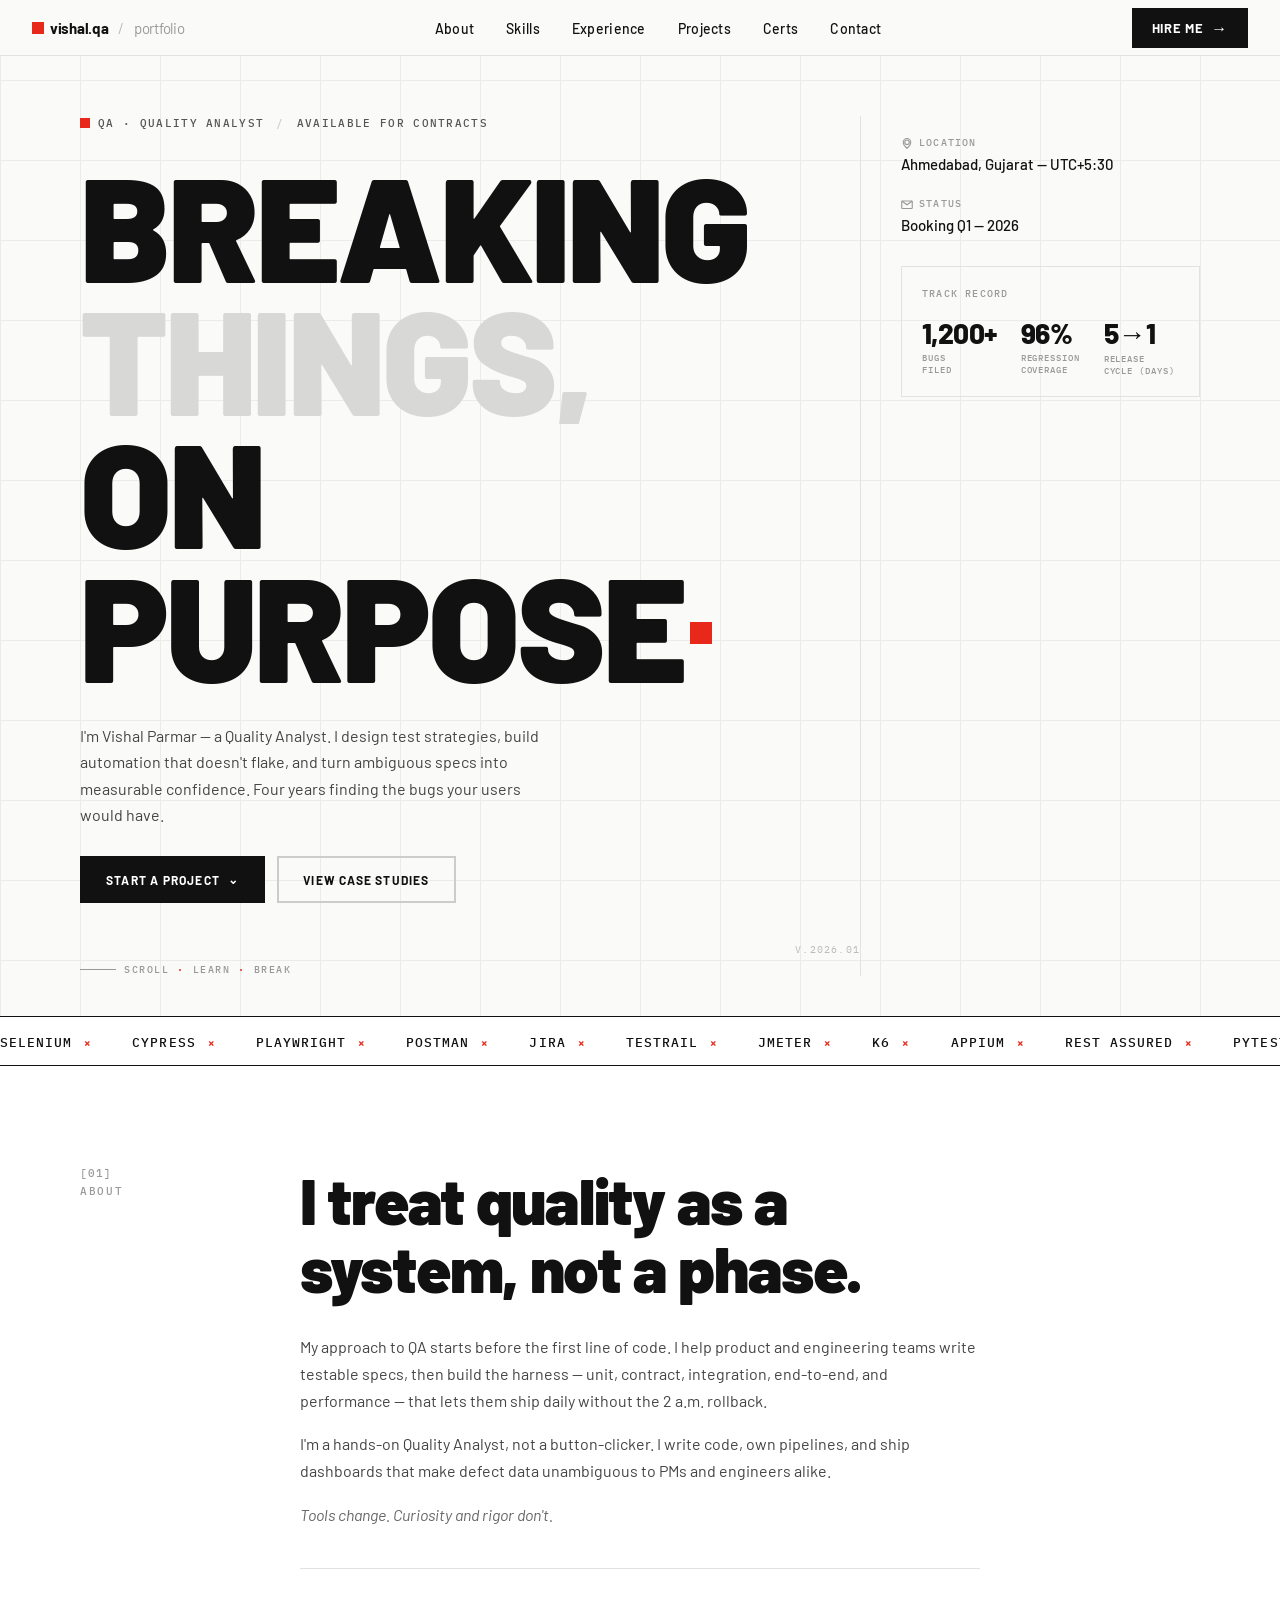
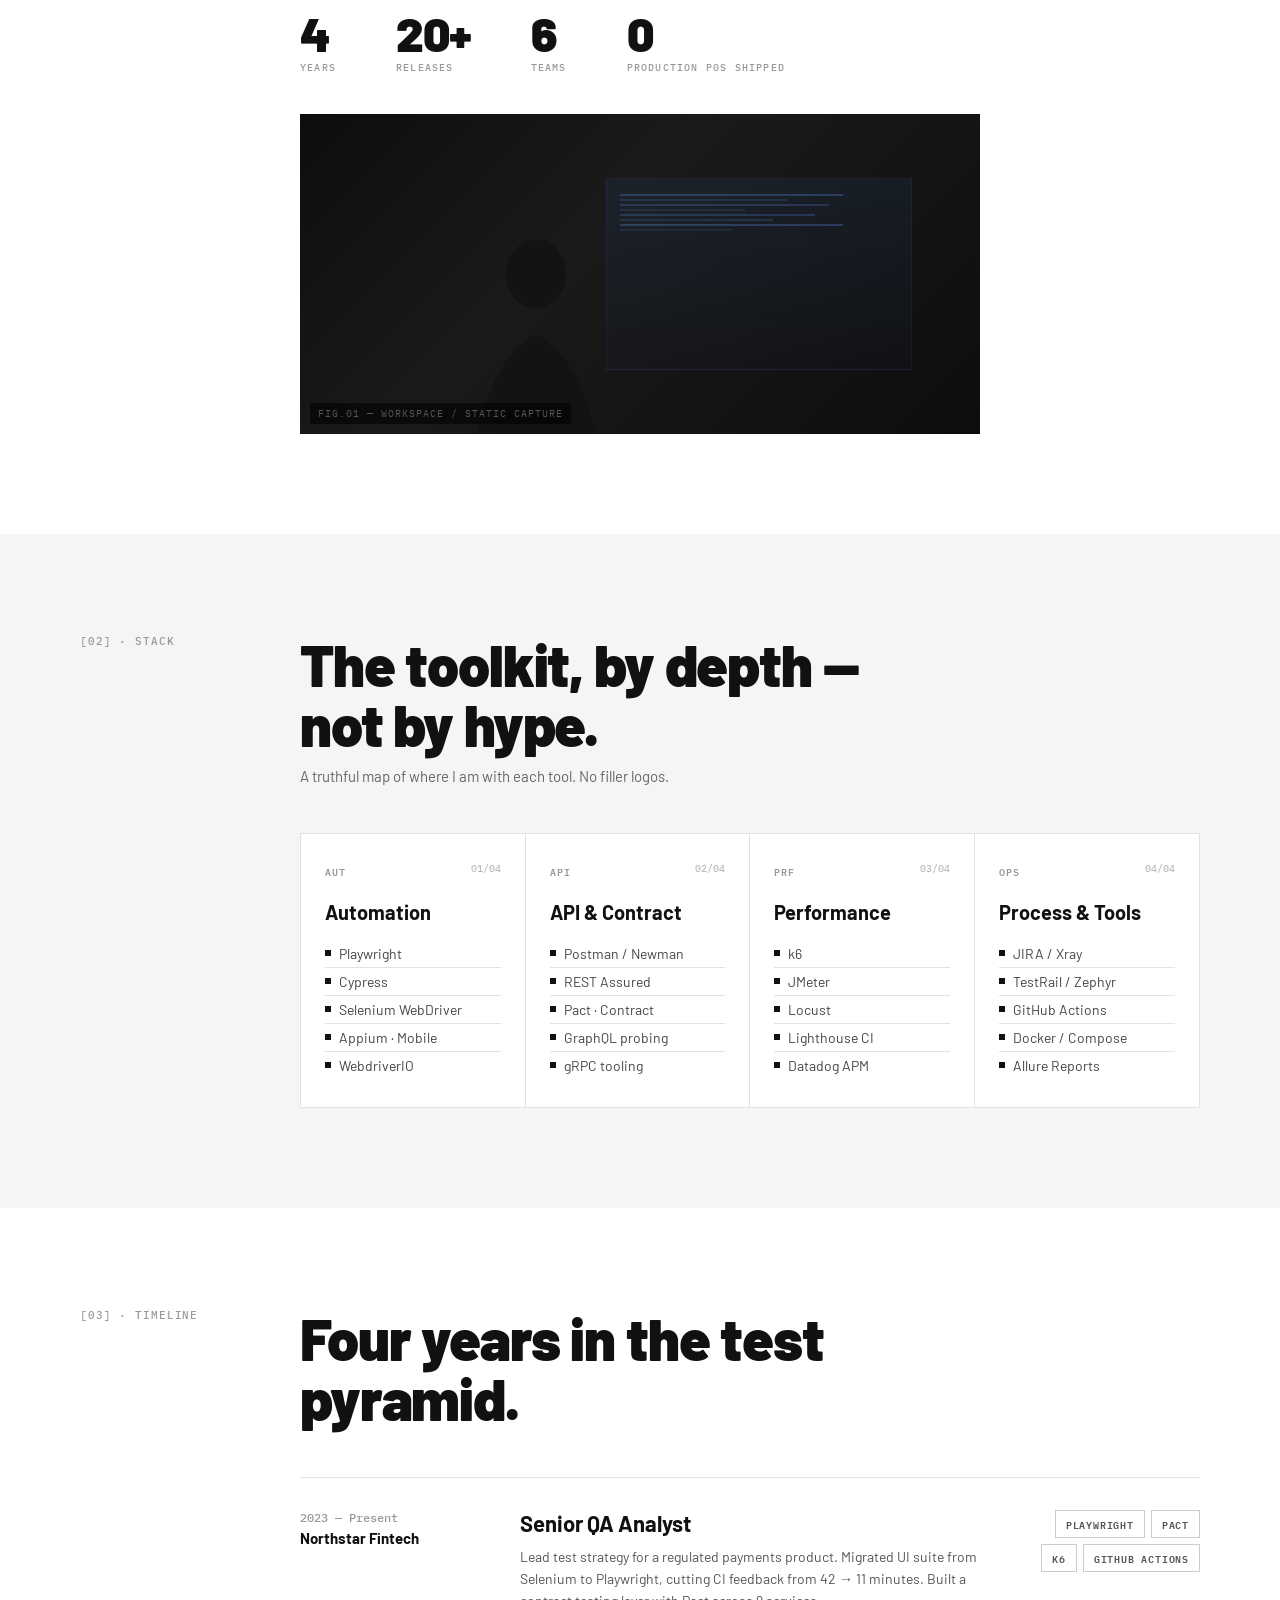
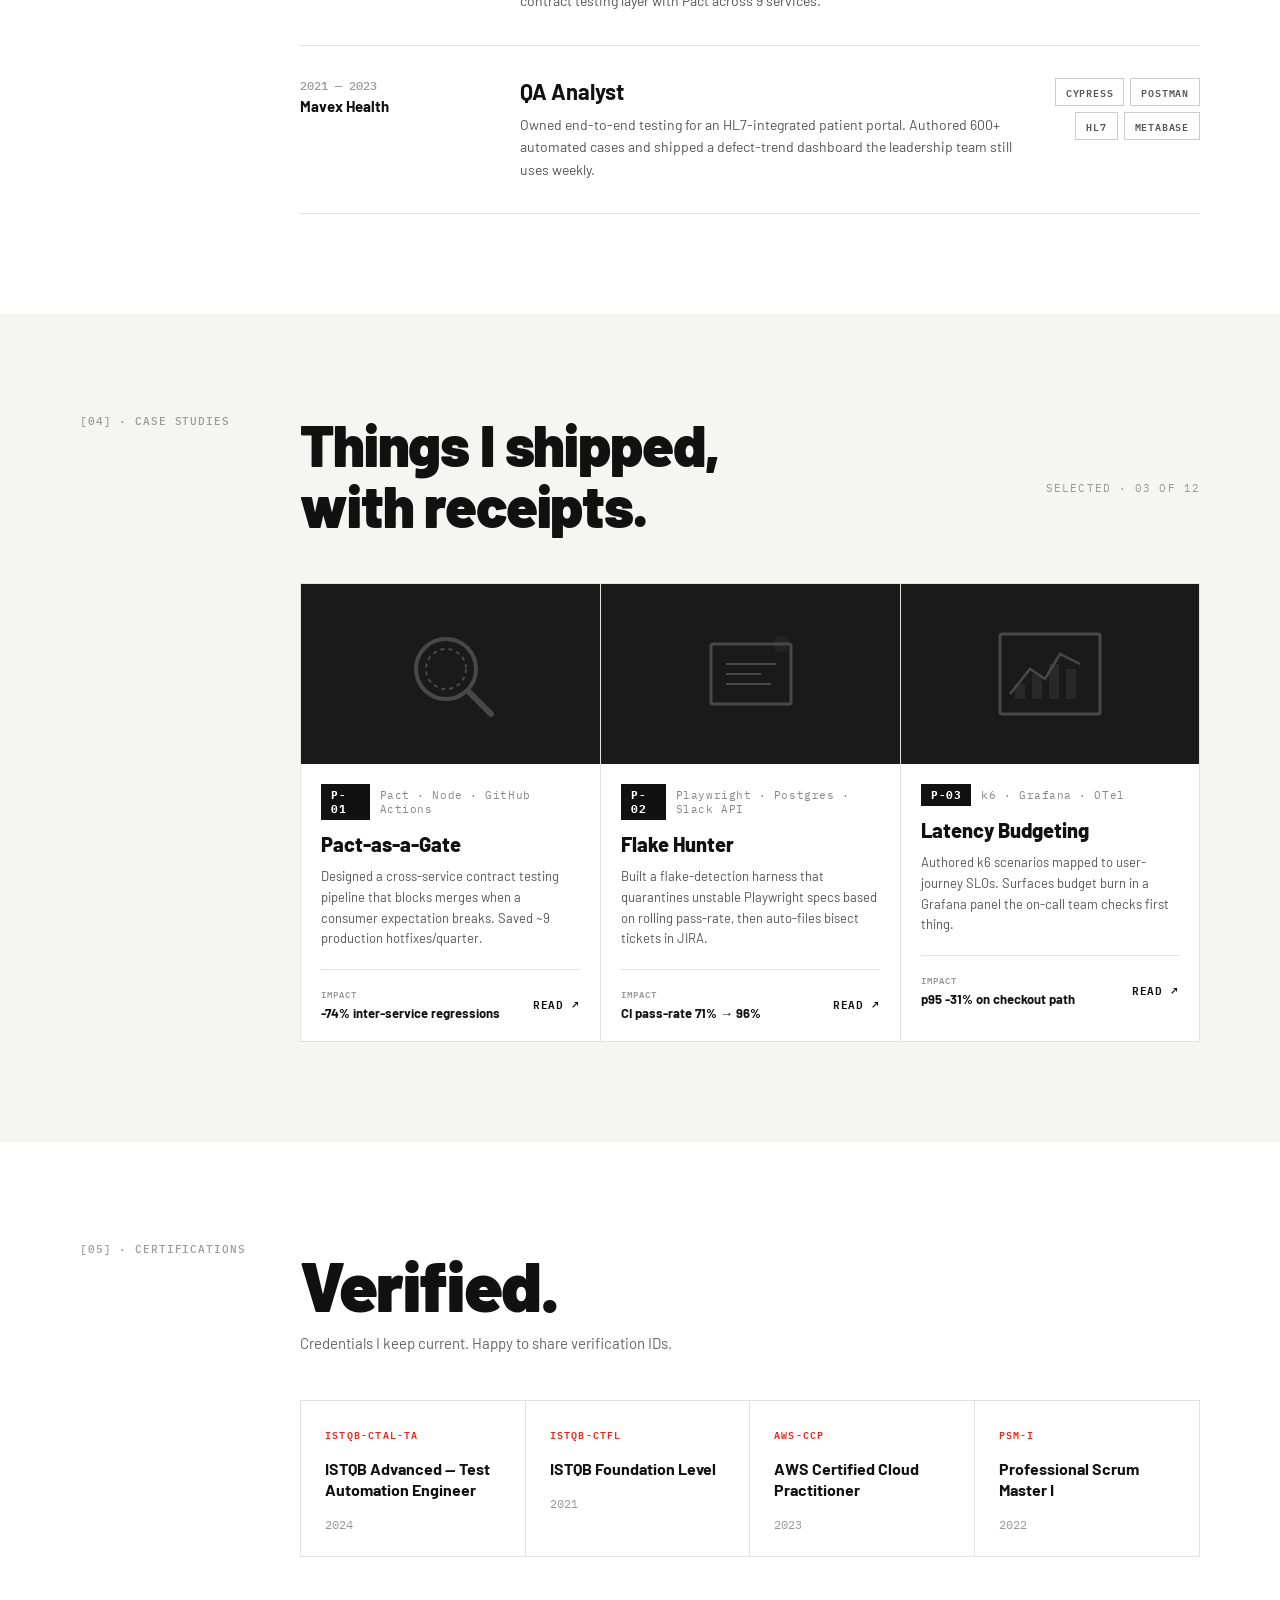
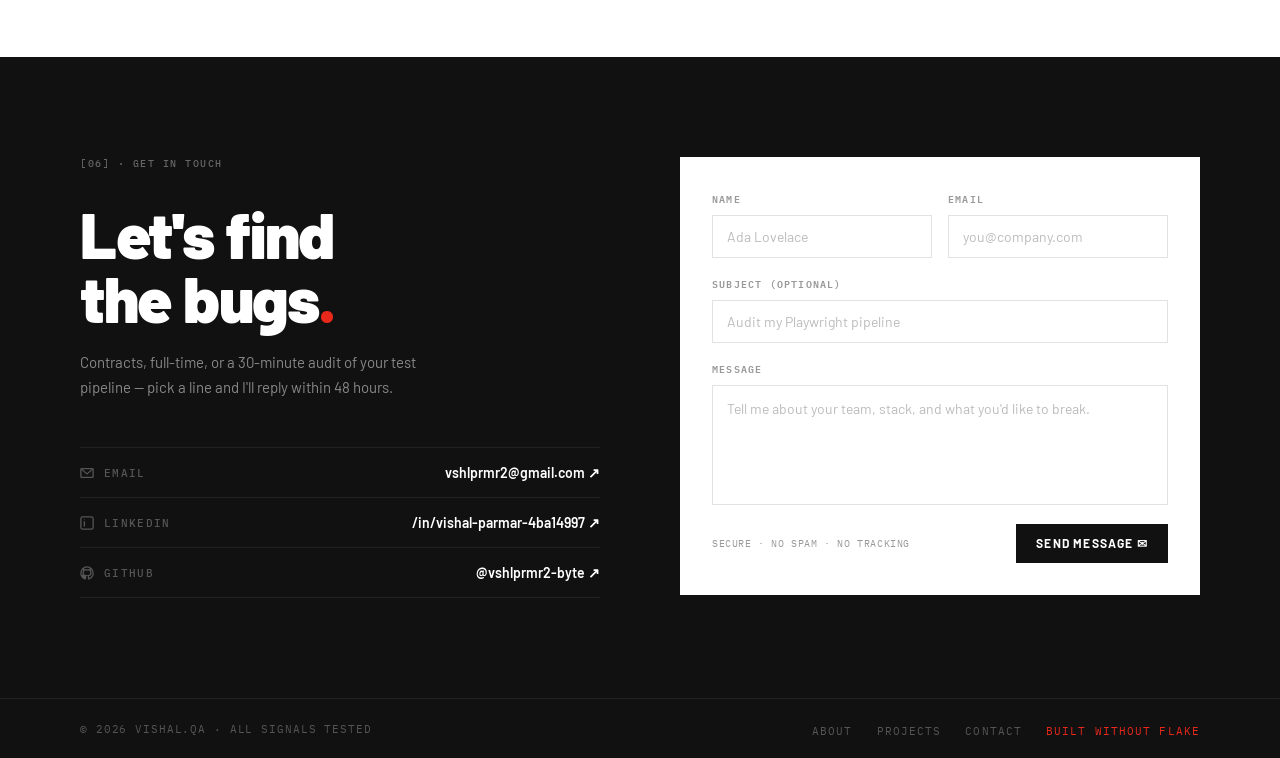
==== commit 2faef5ac: "Animation" ====
--- a/vishal-qa-portfolio.html
+++ b/vishal-qa-portfolio.html
@@ -140,7 +140,57 @@
 
   .hero-title .line-solid {
     display: block;
-    color: var(--black);
+    color: #d0d0ce;
+  }
+
+  /* overflow hidden on each line to clip the slide */
+  .hero-title .line-solid,
+  .hero-title .line-ghost {
+    overflow: hidden;
+  }
+
+  /* Each word slides in from left + grey to black */
+  .hero-title .word {
+    display: inline-block;
+    color: #d0d0ce;
+    opacity: 0;
+    transform: translateX(-120px);
+    animation: slideInWord 0.75s cubic-bezier(0.22, 1, 0.36, 1) forwards;
+  }
+
+  .hero-title .word-w1 { animation-delay: 0.1s; }
+  .hero-title .word-w2 { animation-delay: 0.45s; }
+  .hero-title .word-w3 { animation-delay: 0.8s; }
+
+  @keyframes slideInWord {
+    0% {
+      opacity: 0;
+      transform: translateX(-140px);
+      color: #d0d0ce;
+    }
+    40% {
+      opacity: 1;
+      color: #d0d0ce;
+    }
+    100% {
+      opacity: 1;
+      transform: translateX(0);
+      color: var(--black);
+    }
+  }
+
+  /* THINGS slides in but stays grey permanently */
+  .hero-title .line-ghost .word {
+    animation: slideInGhost 0.75s cubic-bezier(0.22, 1, 0.36, 1) forwards;
+    animation-delay: 0.28s;
+    opacity: 0;
+    transform: translateX(-140px);
+    color: #d8d8d6;
+  }
+
+  @keyframes slideInGhost {
+    0%   { opacity: 0; transform: translateX(-140px); color: #d8d8d6; }
+    100% { opacity: 1; transform: translateX(0);      color: #d8d8d6; }
   }
 
   .hero-title .red-period {
@@ -151,6 +201,15 @@
     margin-left: 6px;
     position: relative;
     top: 12px;
+    opacity: 0;
+    animation: dotPop 0.4s ease forwards;
+    animation-delay: 1.3s;
+  }
+
+  @keyframes dotPop {
+    0%   { opacity: 0; transform: scale(0.4); }
+    70%  { transform: scale(1.3); }
+    100% { opacity: 1; transform: scale(1); }
   }
 
   .hero-desc {
@@ -972,10 +1031,10 @@
       </div>
 
       <h1 class="hero-title">
-        <span class="line-solid">BREAKING</span>
-        <span class="line-ghost">THINGS,</span>
-        <span class="line-solid">ON</span>
-        <span class="line-solid">PURPOSE<span class="red-period"></span></span>
+        <span class="line-solid"><span class="word word-w1">BREAKING</span></span>
+        <span class="line-ghost"><span class="word">THINGS,</span></span>
+        <span class="line-solid"><span class="word word-w2">ON</span></span>
+        <span class="line-solid"><span class="word word-w3">PURPOSE</span><span class="red-period"></span></span>
       </h1>
 
       <p class="hero-desc">
@@ -1391,14 +1450,14 @@
             <svg width="14" height="14" viewBox="0 0 16 16" fill="none" stroke="currentColor" stroke-width="1.5"><rect x="1" y="1" width="14" height="14" rx="2"/><path d="M5 12V6M5 4v-.5"/></svg>
             LINKEDIN
           </span>
-          <a href="https://linkedin.com/in/vishal-parmar" target="_blank" class="contact-link-val">/in/vishal-parmar ↗</a>
+          <a href="https://www.linkedin.com/in/vishal-parmar-4ba14997" target="_blank" class="contact-link-val">/in/vishal-parmar-4ba14997 ↗</a>
         </li>
         <li class="contact-link">
           <span class="contact-link-label">
             <svg width="14" height="14" viewBox="0 0 16 16" fill="none" stroke="currentColor" stroke-width="1.5"><path d="M8 1C4.13 1 1 4.13 1 8c0 3.09 2.01 5.72 4.79 6.65.35.06.48-.15.48-.34v-1.2c-1.95.42-2.36-.94-2.36-.94-.32-.81-.78-1.02-.78-1.02-.64-.43.05-.42.05-.42.7.05 1.07.72 1.07.72.62 1.07 1.63.76 2.03.58.06-.45.24-.76.44-.93-1.55-.18-3.19-.78-3.19-3.46 0-.76.27-1.39.72-1.88-.07-.18-.31-.89.07-1.85 0 0 .59-.19 1.93.72a6.7 6.7 0 0 1 3.5 0c1.34-.91 1.93-.72 1.93-.72.38.96.14 1.67.07 1.85.45.49.72 1.12.72 1.88 0 2.69-1.64 3.28-3.2 3.45.25.22.48.65.48 1.31v1.94c0 .19.13.41.49.34A7.001 7.001 0 0 0 15 8C15 4.13 11.87 1 8 1z"/></svg>
             GITHUB
           </span>
-          <a href="https://github.com/vshlprmr" target="_blank" class="contact-link-val">@vshlprmr ↗</a>
+          <a href="https://github.com/vshlprmr2-byte" target="_blank" class="contact-link-val">@vshlprmr2-byte ↗</a>
         </li>
       </ul>
     </div>
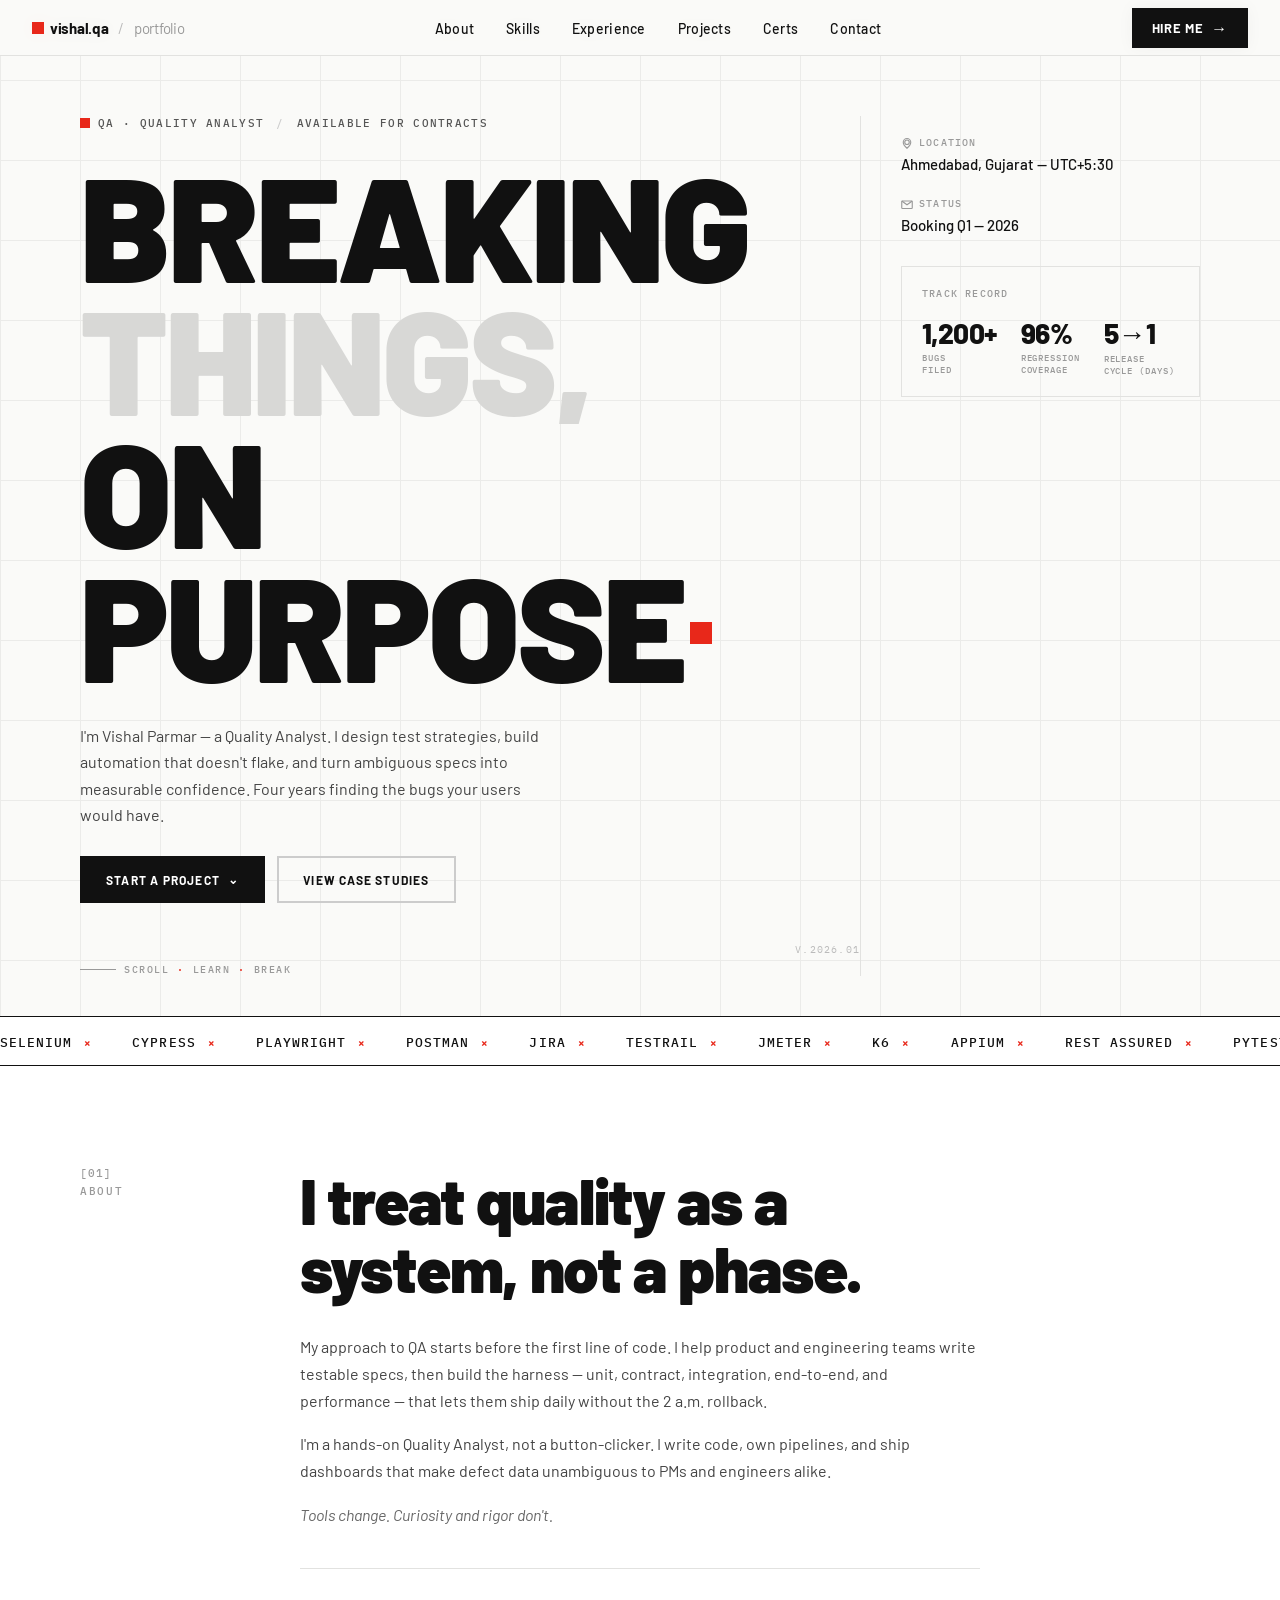
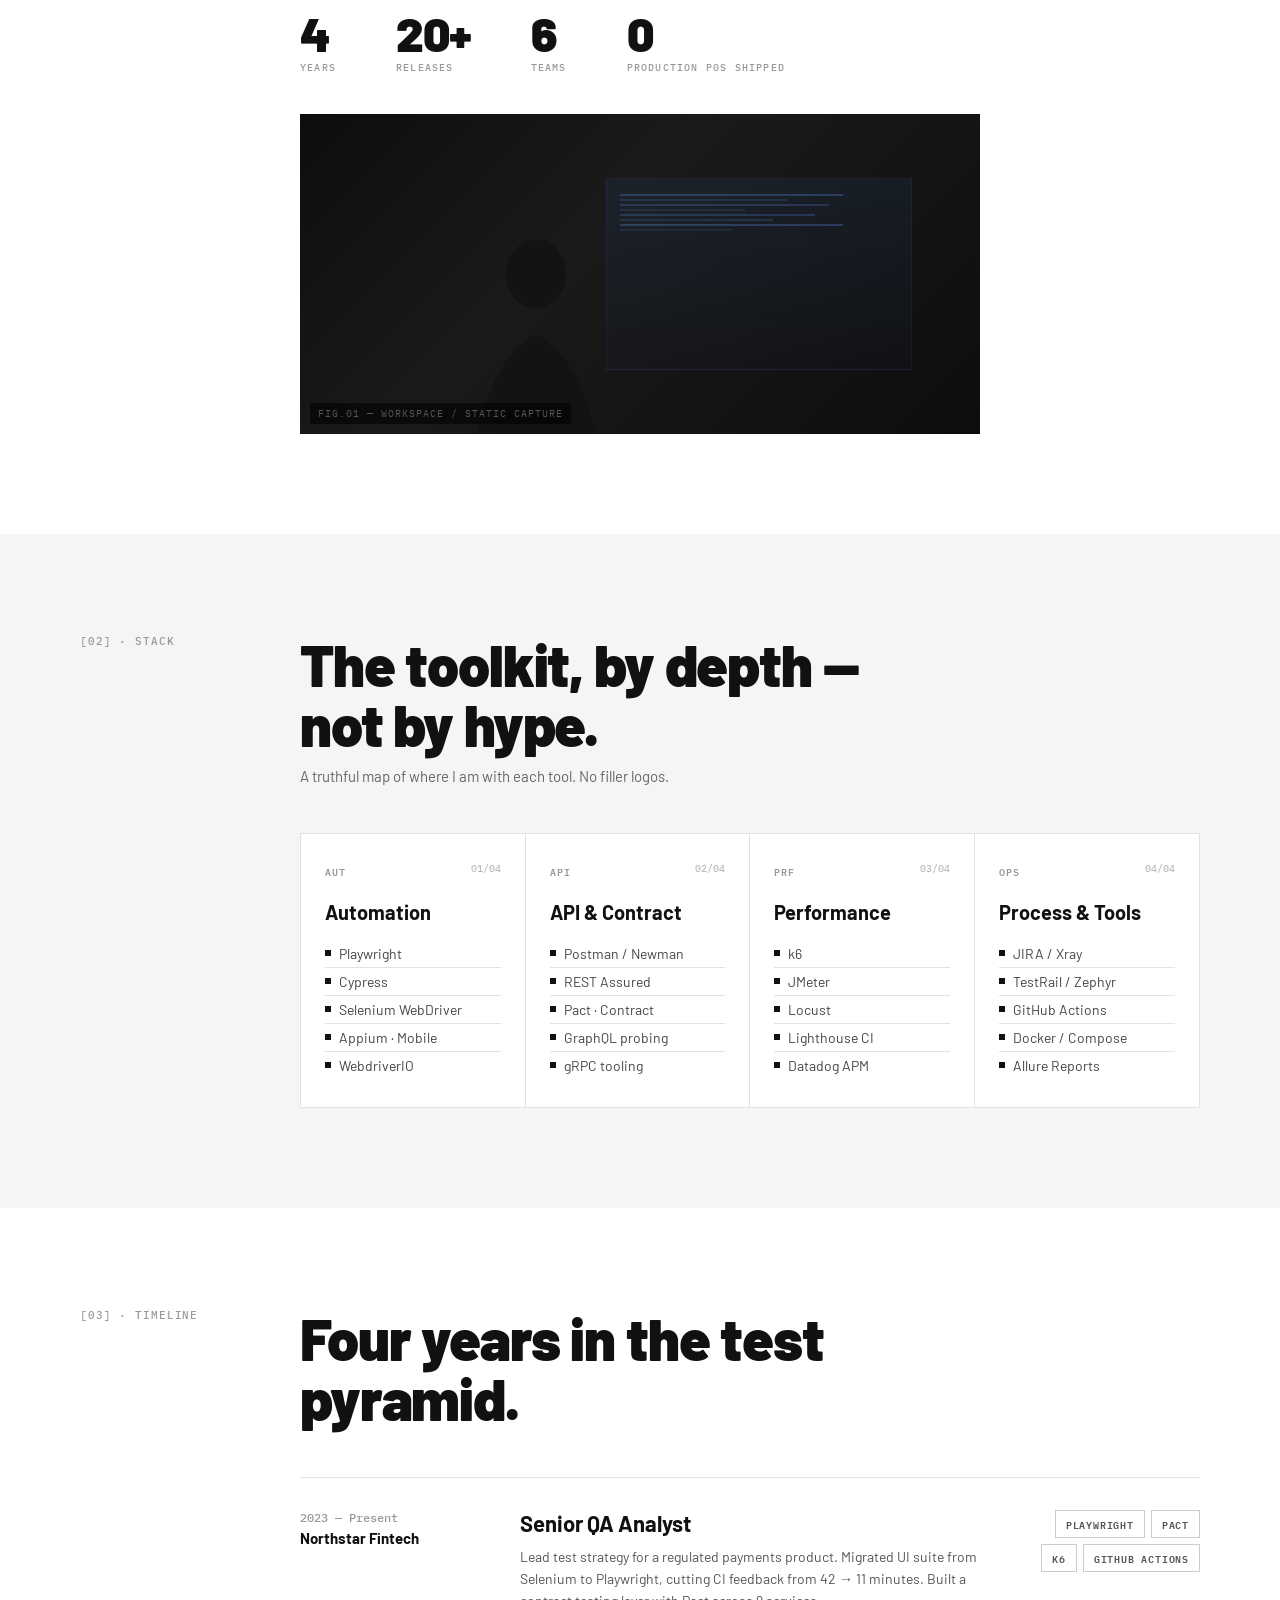
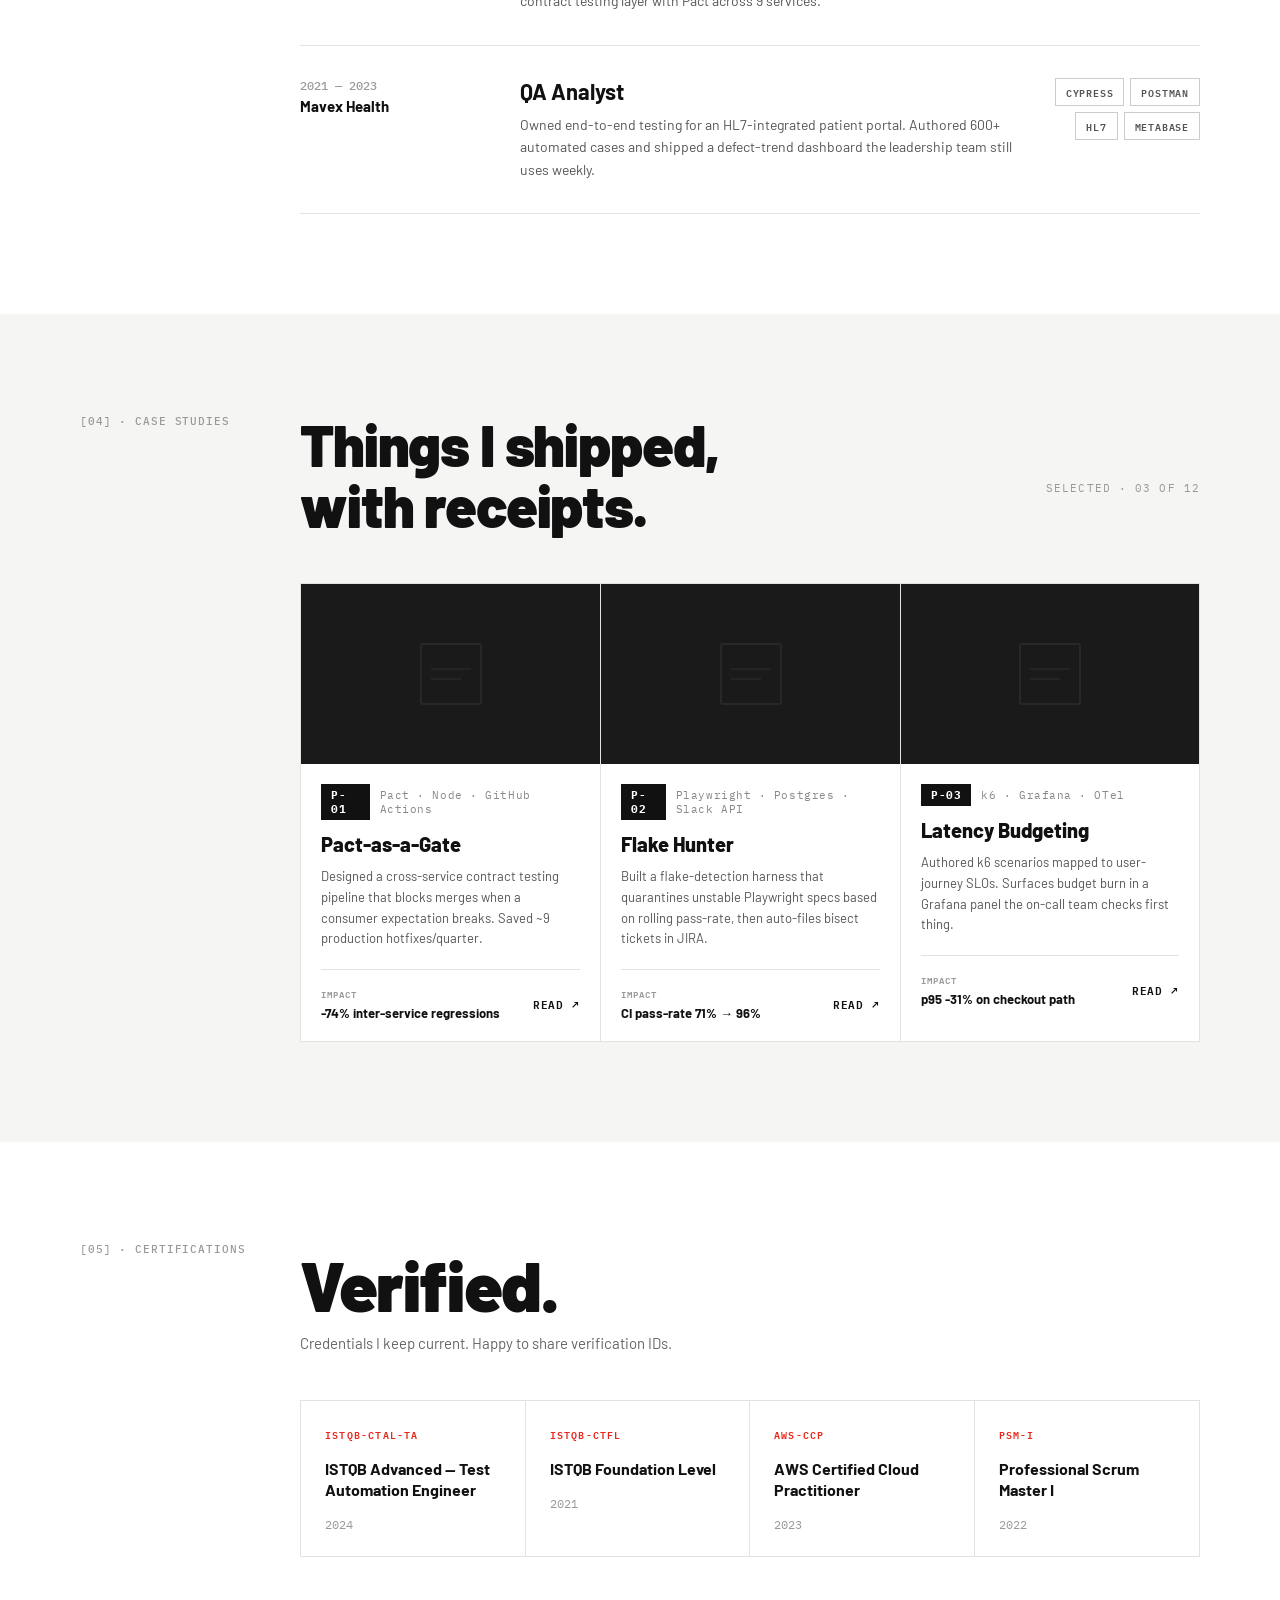
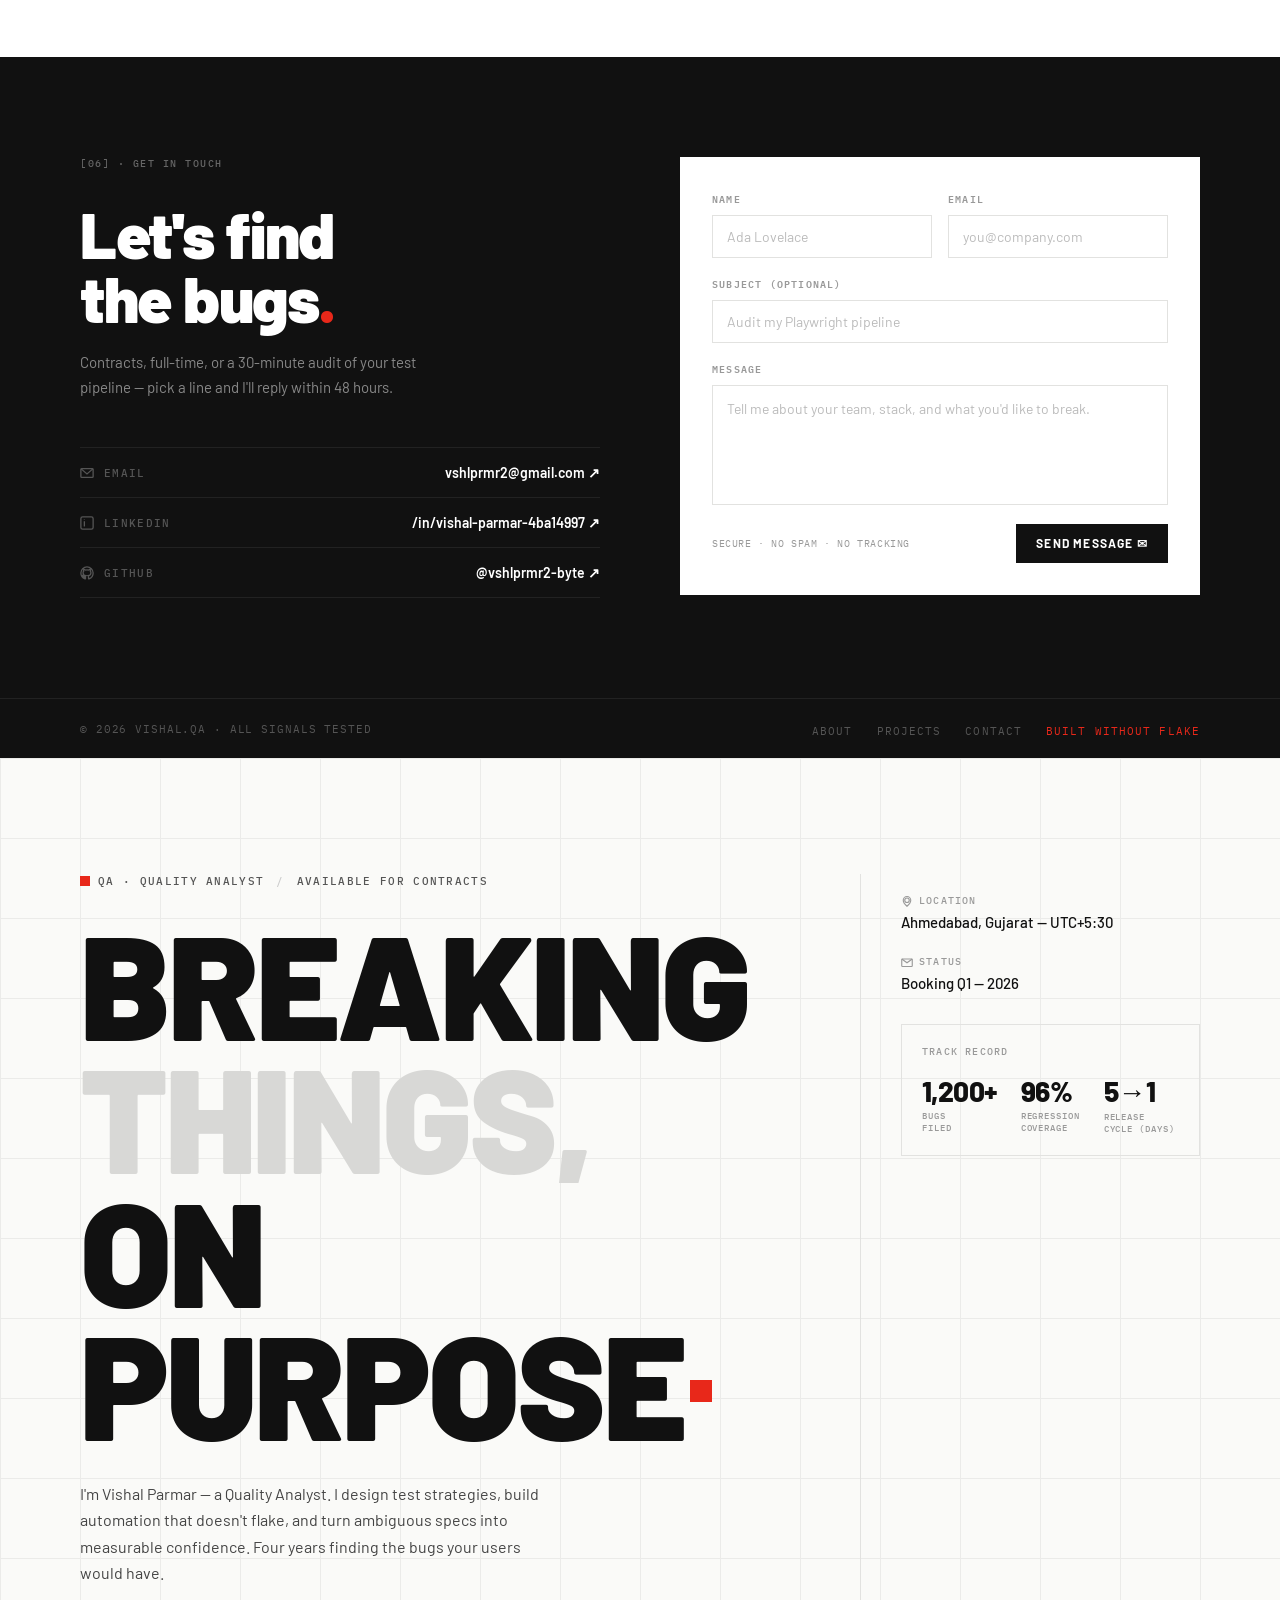
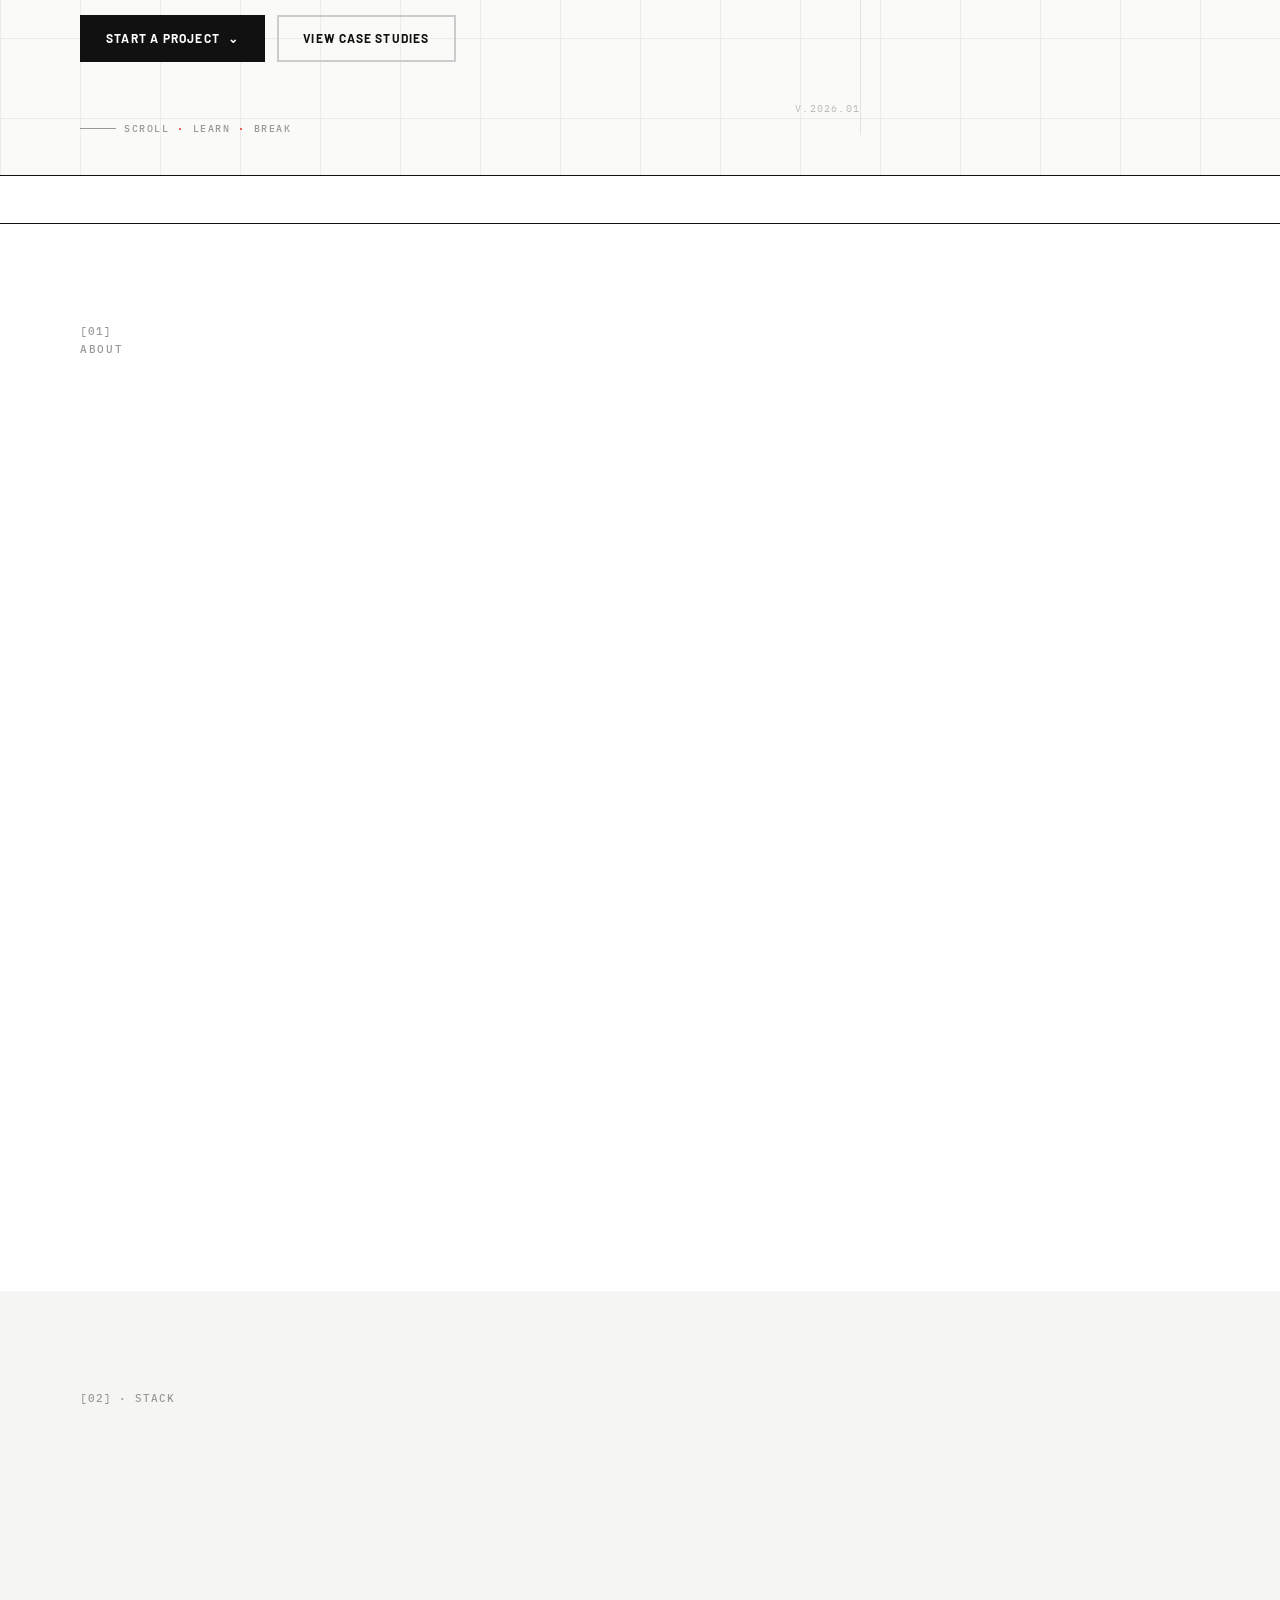
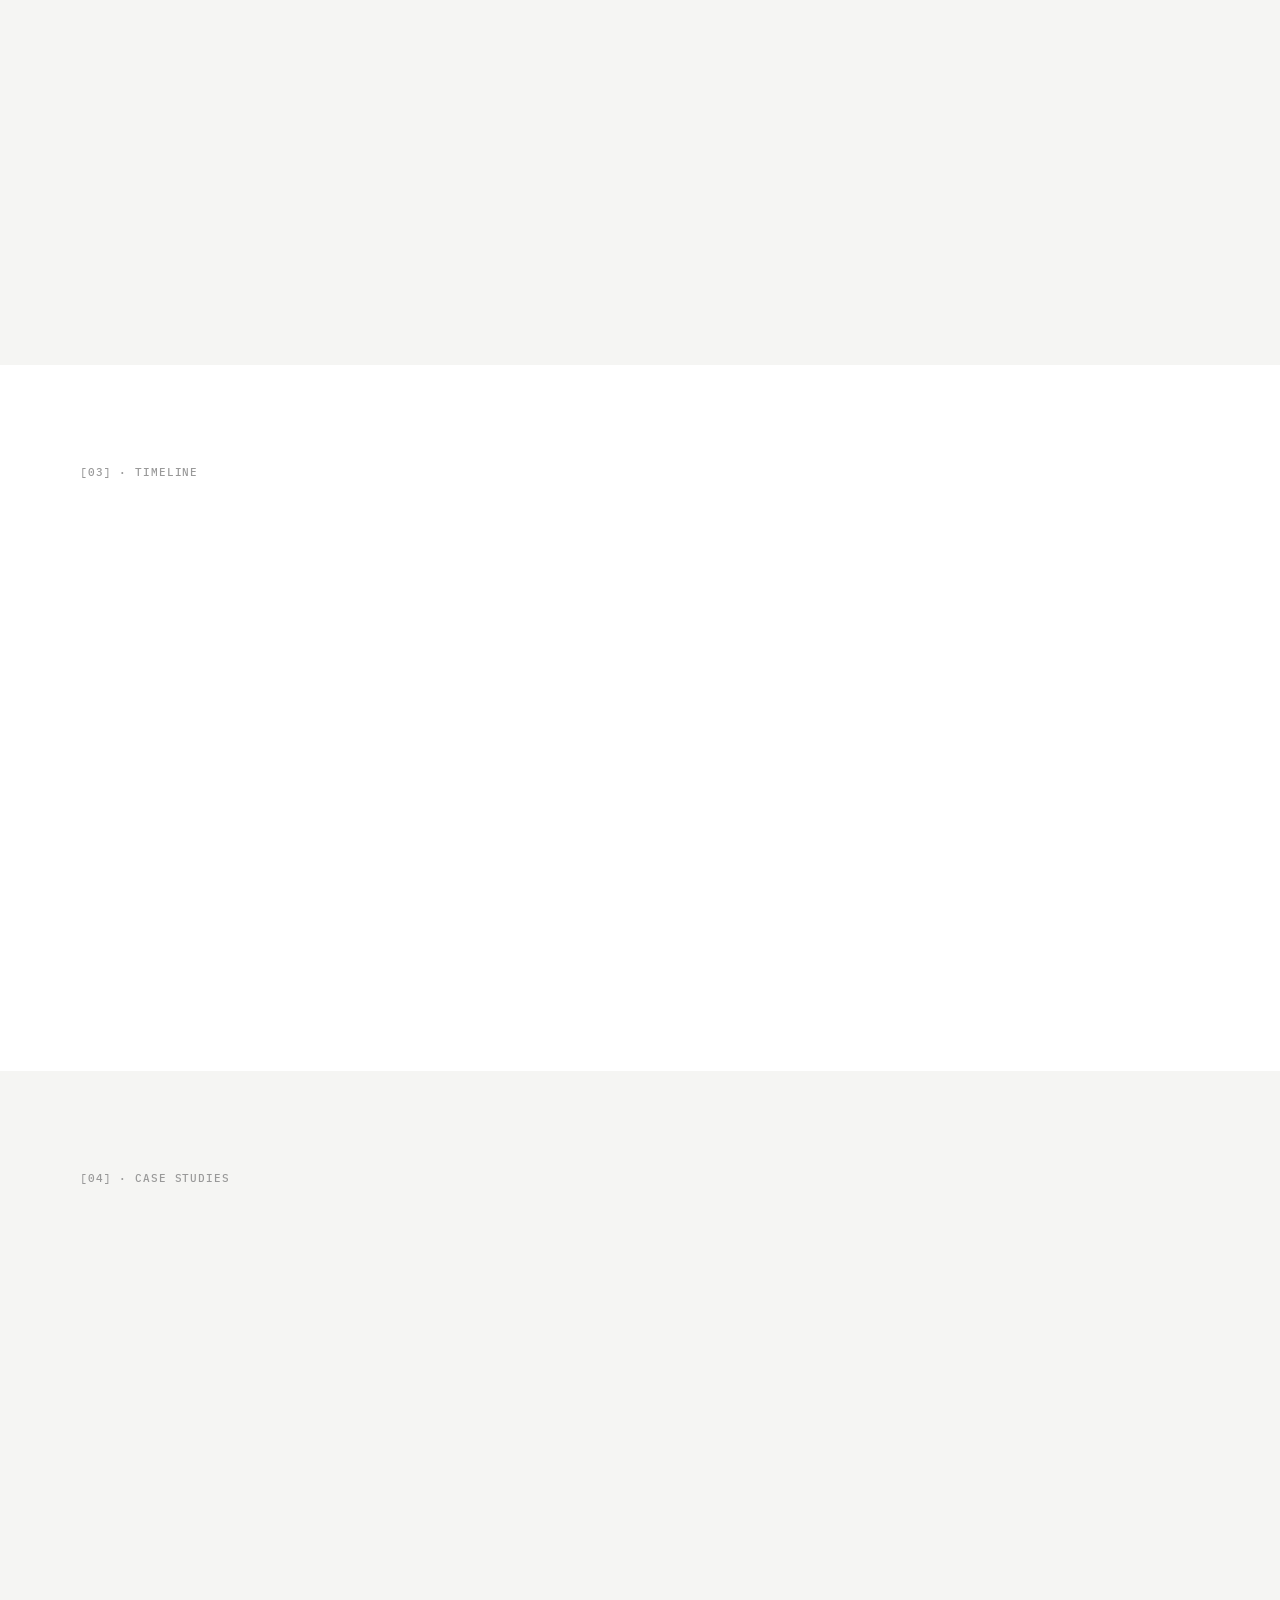
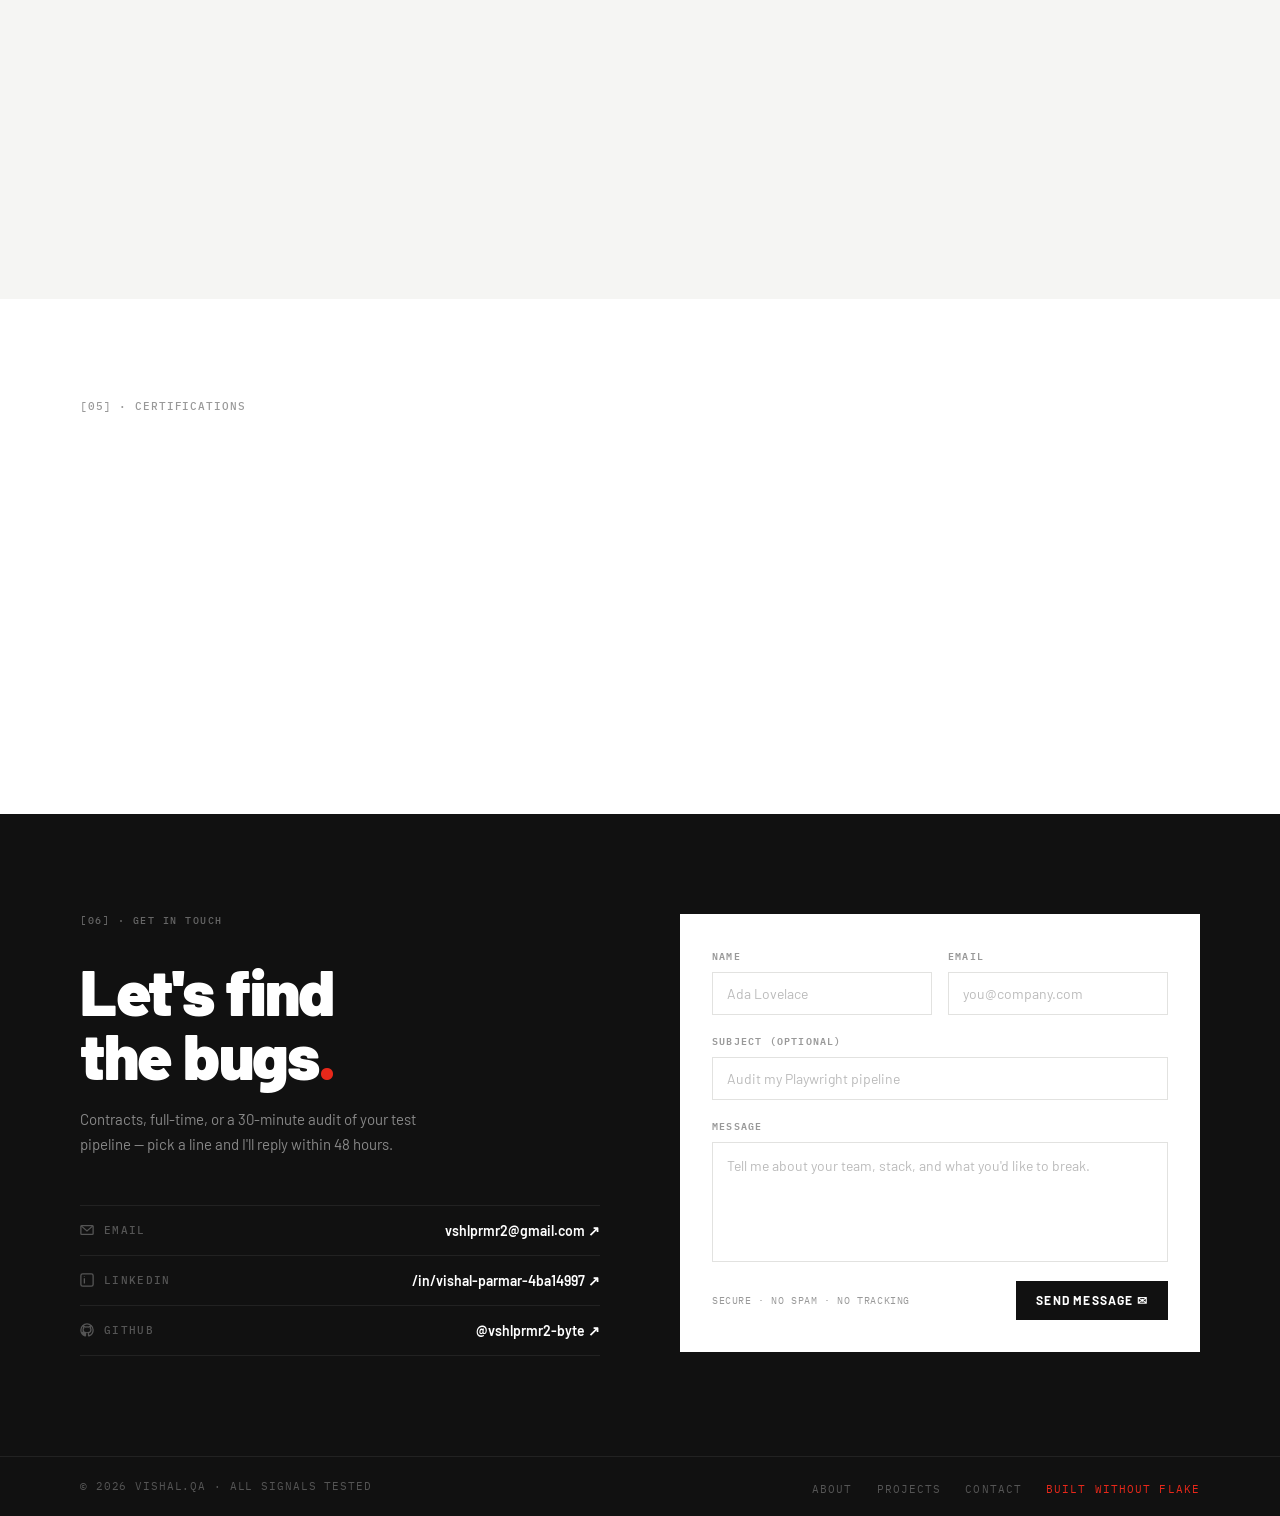
==== commit b09f0ccc: "Update vishal-qa-portfolio.html" ====
--- a/vishal-qa-portfolio.html
+++ b/vishal-qa-portfolio.html
@@ -3,7 +3,1539 @@
 <head>
 <meta charset="UTF-8">
 <meta name="viewport" content="width=device-width, initial-scale=1.0">
+<title>vishal.qa / portfolio</title><!DOCTYPE html>
+<html lang="en">
+<head>
+<meta charset="UTF-8">
+<meta name="viewport" content="width=device-width, initial-scale=1.0">
 <title>vishal.qa / portfolio</title>
+<link href="https://fonts.googleapis.com/css2?family=Barlow:ital,wght@0,400;0,500;0,600;0,700;0,800;0,900;1,400;1,700;1,800;1,900&family=Barlow+Condensed:wght@400;500;600;700;800;900&family=IBM+Plex+Mono:wght@400;500&display=swap" rel="stylesheet">
+<style>
+  *, *::before, *::after { box-sizing: border-box; margin: 0; padding: 0; }
+
+  :root {
+    --red: #E8281A;
+    --black: #111111;
+    --white: #ffffff;
+    --gray-light: #f5f5f3;
+    --gray-mid: #e8e8e6;
+    --gray-text: #888;
+    --grid-color: #e2e2e0;
+    --font-main: 'Barlow', sans-serif;
+    --font-mono: 'IBM Plex Mono', monospace;
+  }
+
+  html { scroll-behavior: smooth; }
+
+  body {
+    font-family: var(--font-main);
+    background: #fafaf8;
+    color: var(--black);
+    overflow-x: hidden;
+  }
+
+  /* ─── NAV ─── */
+  nav {
+    position: fixed; top: 0; left: 0; right: 0; z-index: 100;
+    display: flex; align-items: center; justify-content: space-between;
+    padding: 0 32px;
+    height: 56px;
+    background: rgba(250,250,248,0.96);
+    backdrop-filter: blur(8px);
+    border-bottom: 1px solid var(--grid-color);
+  }
+
+  .nav-logo {
+    display: flex; align-items: center; gap: 6px;
+    font-family: var(--font-main);
+    font-weight: 700;
+    font-size: 15px;
+    letter-spacing: -0.3px;
+    color: var(--black);
+    text-decoration: none;
+  }
+  .nav-logo .red-sq {
+    width: 12px; height: 12px;
+    background: var(--red);
+    flex-shrink: 0;
+  }
+  .nav-logo .slash { color: #bbb; font-weight: 400; margin: 0 4px; }
+  .nav-logo .portfolio { font-weight: 400; color: #999; }
+
+  .nav-links {
+    display: flex; gap: 32px; list-style: none;
+  }
+  .nav-links a {
+    font-size: 14px; font-weight: 500;
+    color: var(--black); text-decoration: none;
+    letter-spacing: 0.02em;
+    transition: color 0.15s;
+  }
+  .nav-links a:hover { color: var(--red); }
+
+  .nav-cta {
+    display: flex; align-items: center; gap: 8px;
+    padding: 10px 20px;
+    background: var(--black); color: var(--white);
+    font-family: var(--font-main);
+    font-size: 13px; font-weight: 700;
+    letter-spacing: 0.05em; text-transform: uppercase;
+    border: none; cursor: pointer;
+    text-decoration: none;
+    transition: background 0.15s;
+  }
+  .nav-cta:hover { background: #333; }
+  .nav-cta .arrow { font-size: 16px; }
+
+  /* ─── GRID BACKGROUND ─── */
+  .grid-bg {
+    position: absolute; inset: 0; pointer-events: none;
+    background-image:
+      linear-gradient(var(--grid-color) 1px, transparent 1px),
+      linear-gradient(90deg, var(--grid-color) 1px, transparent 1px);
+    background-size: 80px 80px;
+    opacity: 0.6;
+  }
+
+  /* ─── HERO ─── */
+  #hero {
+    position: relative;
+    padding-top: 56px;
+    min-height: 100vh;
+    overflow: hidden;
+  }
+
+  .hero-inner {
+    position: relative;
+    display: grid;
+    grid-template-columns: 1fr 340px;
+    gap: 0;
+    padding: 60px 80px 40px 80px;
+    min-height: calc(100vh - 56px);
+  }
+
+  .hero-left { position: relative; }
+
+  .hero-badge {
+    display: flex; align-items: center; gap: 8px;
+    margin-bottom: 28px;
+    font-family: var(--font-mono);
+    font-size: 11px; font-weight: 500;
+    letter-spacing: 0.12em;
+    color: #555;
+  }
+  .hero-badge .red-sq { width: 10px; height: 10px; background: var(--red); }
+  .hero-badge .divider { color: #ccc; margin: 0 4px; }
+
+  .hero-title {
+    font-family: 'Barlow', sans-serif;
+    font-weight: 900;
+    font-size: clamp(96px, 12vw, 148px);
+    line-height: 0.9;
+    letter-spacing: -0.02em;
+    text-transform: uppercase;
+    margin-bottom: 0;
+  }
+
+  .hero-title .line-ghost {
+    display: block;
+    color: #d8d8d6;
+    -webkit-text-stroke: 0px;
+  }
+
+  .hero-title .line-solid {
+    display: block;
+    color: #d0d0ce;
+  }
+
+  /* overflow hidden on each line to clip the slide */
+  .hero-title .line-solid,
+  .hero-title .line-ghost {
+    overflow: hidden;
+  }
+
+  /* Each word slides in from left + grey to black */
+  .hero-title .word {
+    display: inline-block;
+    color: #d0d0ce;
+    opacity: 0;
+    transform: translateX(-120px);
+    animation: slideInWord 0.75s cubic-bezier(0.22, 1, 0.36, 1) forwards;
+  }
+
+  .hero-title .word-w1 { animation-delay: 0.1s; }
+  .hero-title .word-w2 { animation-delay: 0.45s; }
+  .hero-title .word-w3 { animation-delay: 0.8s; }
+
+  @keyframes slideInWord {
+    0% {
+      opacity: 0;
+      transform: translateX(-140px);
+      color: #d0d0ce;
+    }
+    40% {
+      opacity: 1;
+      color: #d0d0ce;
+    }
+    100% {
+      opacity: 1;
+      transform: translateX(0);
+      color: var(--black);
+    }
+  }
+
+  /* THINGS slides in but stays grey permanently */
+  .hero-title .line-ghost .word {
+    animation: slideInGhost 0.75s cubic-bezier(0.22, 1, 0.36, 1) forwards;
+    animation-delay: 0.28s;
+    opacity: 0;
+    transform: translateX(-140px);
+    color: #d8d8d6;
+  }
+
+  @keyframes slideInGhost {
+    0%   { opacity: 0; transform: translateX(-140px); color: #d8d8d6; }
+    100% { opacity: 1; transform: translateX(0);      color: #d8d8d6; }
+  }
+
+  .hero-title .red-period {
+    display: inline-block;
+    width: 22px; height: 22px;
+    background: var(--red);
+    vertical-align: super;
+    margin-left: 6px;
+    position: relative;
+    top: 12px;
+    opacity: 0;
+    animation: dotPop 0.4s ease forwards;
+    animation-delay: 1.3s;
+  }
+
+  @keyframes dotPop {
+    0%   { opacity: 0; transform: scale(0.4); }
+    70%  { transform: scale(1.3); }
+    100% { opacity: 1; transform: scale(1); }
+  }
+
+  .hero-desc {
+    max-width: 480px;
+    font-size: 16px; font-weight: 400;
+    color: #444;
+    line-height: 1.65;
+    margin-top: 32px;
+  }
+
+  .hero-btns {
+    display: flex; gap: 12px;
+    margin-top: 28px;
+  }
+
+  .btn-primary {
+    display: flex; align-items: center; gap: 8px;
+    padding: 14px 24px;
+    background: var(--black); color: var(--white);
+    font-family: var(--font-main);
+    font-size: 12px; font-weight: 700;
+    letter-spacing: 0.1em; text-transform: uppercase;
+    border: 2px solid var(--black);
+    cursor: pointer; text-decoration: none;
+    transition: all 0.15s;
+  }
+  .btn-primary:hover { background: #333; }
+
+  .btn-secondary {
+    display: flex; align-items: center; gap: 8px;
+    padding: 14px 24px;
+    background: transparent; color: var(--black);
+    font-family: var(--font-main);
+    font-size: 12px; font-weight: 700;
+    letter-spacing: 0.1em; text-transform: uppercase;
+    border: 2px solid #ccc;
+    cursor: pointer; text-decoration: none;
+    transition: all 0.15s;
+  }
+  .btn-secondary:hover { border-color: var(--black); }
+
+  .hero-scroll-hint {
+    display: flex; align-items: center; gap: 8px;
+    margin-top: 60px;
+    font-family: var(--font-mono);
+    font-size: 10px; font-weight: 500;
+    letter-spacing: 0.15em;
+    color: #999;
+    text-transform: uppercase;
+  }
+  .hero-scroll-hint::before {
+    content: '';
+    display: block; width: 36px; height: 1px; background: #999;
+  }
+  .hero-scroll-hint .dot { color: var(--red); }
+
+  .hero-version {
+    position: absolute; bottom: 20px; right: 0;
+    font-family: var(--font-mono);
+    font-size: 10px; letter-spacing: 0.12em;
+    color: #bbb;
+    text-transform: uppercase;
+  }
+
+  /* Hero Right Panel */
+  .hero-right {
+    display: flex;
+    flex-direction: column;
+    gap: 0;
+    padding-top: 20px;
+    border-left: 1px solid var(--grid-color);
+    padding-left: 40px;
+  }
+
+  .hero-info-block {
+    margin-bottom: 24px;
+  }
+
+  .info-label {
+    display: flex; align-items: center; gap: 6px;
+    font-family: var(--font-mono);
+    font-size: 10px; font-weight: 500;
+    letter-spacing: 0.12em;
+    color: #999;
+    text-transform: uppercase;
+    margin-bottom: 6px;
+  }
+  .info-label svg { width: 12px; height: 12px; }
+
+  .info-value {
+    font-size: 15px; font-weight: 500;
+    color: var(--black);
+  }
+
+  .track-record-card {
+    border: 1px solid var(--grid-color);
+    padding: 20px;
+    margin-top: 8px;
+  }
+
+  .track-label {
+    font-family: var(--font-mono);
+    font-size: 10px; font-weight: 500;
+    letter-spacing: 0.12em;
+    color: #999;
+    text-transform: uppercase;
+    margin-bottom: 16px;
+  }
+
+  .track-stats {
+    display: flex; gap: 24px;
+  }
+
+  .track-stat .stat-num {
+    font-size: 28px; font-weight: 800;
+    letter-spacing: -0.02em;
+    color: var(--black);
+  }
+  .track-stat .stat-label {
+    font-family: var(--font-mono);
+    font-size: 9px; font-weight: 500;
+    letter-spacing: 0.1em;
+    color: #999;
+    text-transform: uppercase;
+    margin-top: 2px;
+    line-height: 1.3;
+  }
+
+  /* ─── TICKER ─── */
+  .ticker-wrap {
+    overflow: hidden;
+    border-top: 1px solid var(--black);
+    border-bottom: 1px solid var(--black);
+    background: var(--white);
+    padding: 14px 0;
+    white-space: nowrap;
+  }
+
+  .ticker-track {
+    display: inline-flex;
+    animation: ticker 28s linear infinite;
+  }
+
+  .ticker-item {
+    display: inline-flex; align-items: center; gap: 12px;
+    margin-right: 40px;
+    font-family: var(--font-mono);
+    font-size: 13px; font-weight: 500;
+    letter-spacing: 0.08em;
+    text-transform: uppercase;
+    color: var(--black);
+  }
+
+  .ticker-item .x {
+    color: var(--red);
+    font-size: 11px;
+    font-weight: 700;
+  }
+
+  @keyframes ticker {
+    0% { transform: translateX(0); }
+    100% { transform: translateX(-50%); }
+  }
+
+  /* ─── SECTIONS ─── */
+  section { position: relative; }
+
+  .section-num {
+    font-family: var(--font-mono);
+    font-size: 11px; font-weight: 500;
+    letter-spacing: 0.08em;
+    color: #999;
+    text-transform: uppercase;
+    margin-bottom: 4px;
+  }
+  .section-num span { color: #bbb; }
+
+  .section-label {
+    font-family: var(--font-mono);
+    font-size: 11px; font-weight: 500;
+    letter-spacing: 0.15em;
+    color: #999;
+    text-transform: uppercase;
+  }
+
+  .section-sidebar {
+    position: absolute; left: 80px; top: 80px;
+  }
+
+  /* ─── ABOUT ─── */
+  #about {
+    padding: 100px 80px 100px 80px;
+    background: var(--white);
+  }
+
+  .about-inner {
+    display: grid;
+    grid-template-columns: 220px 1fr;
+    gap: 0;
+  }
+
+  .about-right {}
+
+  .about-heading {
+    font-size: clamp(40px, 5vw, 64px);
+    font-weight: 900;
+    line-height: 1.05;
+    letter-spacing: -0.02em;
+    color: var(--black);
+    margin-bottom: 32px;
+  }
+
+  .about-body {
+    font-size: 16px; font-weight: 400;
+    color: #444; line-height: 1.7;
+    max-width: 680px;
+    margin-bottom: 16px;
+  }
+
+  .about-body em {
+    font-style: italic;
+    color: #666;
+  }
+
+  .about-divider {
+    height: 1px; background: var(--grid-color);
+    margin: 40px 0;
+    max-width: 680px;
+  }
+
+  .about-stats {
+    display: flex; gap: 60px;
+    margin-bottom: 40px;
+  }
+
+  .astat .astat-num {
+    font-size: 48px; font-weight: 900;
+    letter-spacing: -0.03em;
+    line-height: 1;
+  }
+  .astat .astat-label {
+    font-family: var(--font-mono);
+    font-size: 10px; font-weight: 500;
+    letter-spacing: 0.12em;
+    color: #999;
+    text-transform: uppercase;
+    margin-top: 4px;
+  }
+
+  .about-img {
+    max-width: 680px;
+    position: relative;
+  }
+  .about-img img {
+    width: 100%; display: block;
+    filter: grayscale(100%);
+  }
+  .about-img-caption {
+    position: absolute; bottom: 12px; left: 12px;
+    font-family: var(--font-mono);
+    font-size: 10px; font-weight: 500;
+    letter-spacing: 0.1em;
+    color: #ccc;
+    text-transform: uppercase;
+    background: rgba(0,0,0,0.5);
+    padding: 4px 8px;
+  }
+
+  /* ─── SKILLS ─── */
+  #skills {
+    padding: 100px 80px;
+    background: var(--gray-light);
+  }
+
+  .skills-inner {
+    display: grid;
+    grid-template-columns: 220px 1fr;
+  }
+
+  .skills-right {}
+
+  .skills-heading {
+    font-size: clamp(38px, 4.5vw, 58px);
+    font-weight: 900;
+    line-height: 1.05;
+    letter-spacing: -0.02em;
+    margin-bottom: 12px;
+  }
+
+  .skills-sub {
+    font-size: 15px; color: #666;
+    margin-bottom: 48px;
+  }
+
+  .skills-grid {
+    display: grid;
+    grid-template-columns: repeat(4, 1fr);
+    gap: 0;
+    border: 1px solid var(--grid-color);
+    background: var(--white);
+  }
+
+  .skill-card {
+    padding: 28px 24px;
+    border-right: 1px solid var(--grid-color);
+  }
+  .skill-card:last-child { border-right: none; }
+
+  .skill-card-header {
+    display: flex; justify-content: space-between; align-items: flex-start;
+    margin-bottom: 20px;
+  }
+
+  .skill-tag {
+    font-family: var(--font-mono);
+    font-size: 10px; font-weight: 600;
+    letter-spacing: 0.12em;
+    color: #999;
+    text-transform: uppercase;
+  }
+
+  .skill-num {
+    font-family: var(--font-mono);
+    font-size: 10px; font-weight: 500;
+    color: #bbb;
+  }
+
+  .skill-title {
+    font-size: 20px; font-weight: 700;
+    margin-bottom: 16px;
+    color: var(--black);
+  }
+
+  .skill-list {
+    list-style: none;
+  }
+  .skill-list li {
+    display: flex; align-items: center; gap: 8px;
+    font-size: 14px; color: #444;
+    padding: 5px 0;
+    border-bottom: 1px solid var(--grid-color);
+  }
+  .skill-list li:last-child { border-bottom: none; }
+  .skill-list li::before {
+    content: '';
+    display: inline-block;
+    width: 6px; height: 6px;
+    background: var(--black);
+    flex-shrink: 0;
+  }
+
+  /* ─── EXPERIENCE ─── */
+  #experience {
+    padding: 100px 80px;
+    background: var(--white);
+  }
+
+  .exp-inner {
+    display: grid;
+    grid-template-columns: 220px 1fr;
+  }
+
+  .exp-heading {
+    font-size: clamp(38px, 4.5vw, 58px);
+    font-weight: 900;
+    line-height: 1.05;
+    letter-spacing: -0.02em;
+    margin-bottom: 48px;
+  }
+
+  .exp-list { max-width: 1000px; }
+
+  .exp-item {
+    display: grid;
+    grid-template-columns: 220px 1fr auto;
+    gap: 0;
+    padding: 32px 0;
+    border-bottom: 1px solid var(--grid-color);
+    align-items: start;
+  }
+  .exp-item:first-child { border-top: 1px solid var(--grid-color); }
+
+  .exp-dates {
+    font-family: var(--font-mono);
+    font-size: 12px; font-weight: 500;
+    color: #999;
+    margin-bottom: 4px;
+  }
+  .exp-company {
+    font-size: 15px; font-weight: 700;
+    color: var(--black);
+  }
+
+  .exp-title {
+    font-size: 22px; font-weight: 700;
+    margin-bottom: 10px;
+  }
+  .exp-desc {
+    font-size: 14px; color: #555; line-height: 1.6;
+    max-width: 520px;
+  }
+
+  .exp-tags {
+    display: flex; flex-direction: column; gap: 6px;
+    align-items: flex-end;
+    min-width: 180px;
+  }
+  .exp-tag-row { display: flex; gap: 6px; }
+  .exp-tag {
+    padding: 4px 10px;
+    border: 1px solid #ccc;
+    font-family: var(--font-mono);
+    font-size: 10px; font-weight: 600;
+    letter-spacing: 0.08em;
+    text-transform: uppercase;
+    color: #555;
+  }
+
+  /* ─── PROJECTS ─── */
+  #projects {
+    padding: 100px 80px;
+    background: var(--gray-light);
+  }
+
+  .proj-inner {
+    display: grid;
+    grid-template-columns: 220px 1fr;
+  }
+
+  .proj-heading {
+    font-size: clamp(38px, 4.5vw, 58px);
+    font-weight: 900;
+    line-height: 1.05;
+    letter-spacing: -0.02em;
+    margin-bottom: 8px;
+  }
+
+  .proj-count {
+    font-family: var(--font-mono);
+    font-size: 11px; color: #999;
+    letter-spacing: 0.1em;
+    text-transform: uppercase;
+    margin-bottom: 48px;
+    text-align: right;
+  }
+
+  .proj-heading-row {
+    display: flex; justify-content: space-between; align-items: flex-end;
+    margin-bottom: 40px;
+  }
+
+  .proj-grid {
+    display: grid;
+    grid-template-columns: repeat(3, 1fr);
+    gap: 0;
+  }
+
+  .proj-card {
+    background: var(--white);
+    border: 1px solid var(--grid-color);
+    border-right: none;
+    overflow: hidden;
+    transition: transform 0.2s;
+  }
+  .proj-card:last-child { border-right: 1px solid var(--grid-color); }
+  .proj-card:hover { transform: translateY(-2px); }
+
+  .proj-img {
+    width: 100%; height: 180px;
+    object-fit: cover;
+    display: block;
+    filter: grayscale(100%);
+    background: #222;
+    position: relative;
+    overflow: hidden;
+  }
+
+  .proj-img-placeholder {
+    width: 100%; height: 180px;
+    background: #1a1a1a;
+    display: flex; align-items: center; justify-content: center;
+    position: relative;
+  }
+  .proj-img-placeholder svg { opacity: 0.2; }
+
+  .proj-body { padding: 20px; }
+
+  .proj-id-row {
+    display: flex; align-items: center; gap: 10px;
+    margin-bottom: 12px;
+  }
+
+  .proj-id {
+    display: inline-flex; align-items: center;
+    padding: 4px 10px;
+    background: var(--black); color: var(--white);
+    font-family: var(--font-mono);
+    font-size: 11px; font-weight: 700;
+    letter-spacing: 0.05em;
+  }
+
+  .proj-tech {
+    font-family: var(--font-mono);
+    font-size: 11px; color: #888;
+    letter-spacing: 0.05em;
+  }
+
+  .proj-title {
+    font-size: 20px; font-weight: 800;
+    margin-bottom: 10px;
+  }
+
+  .proj-desc {
+    font-size: 13px; color: #555; line-height: 1.6;
+    margin-bottom: 20px;
+  }
+
+  .proj-footer {
+    display: flex; justify-content: space-between; align-items: center;
+    padding-top: 16px;
+    border-top: 1px solid var(--grid-color);
+  }
+
+  .proj-impact-label {
+    font-family: var(--font-mono);
+    font-size: 9px; font-weight: 600;
+    letter-spacing: 0.12em;
+    color: #999;
+    text-transform: uppercase;
+    margin-bottom: 3px;
+  }
+  .proj-impact-val {
+    font-size: 13px; font-weight: 700;
+  }
+
+  .proj-read {
+    display: flex; align-items: center; gap: 4px;
+    font-family: var(--font-mono);
+    font-size: 11px; font-weight: 600;
+    letter-spacing: 0.08em;
+    text-transform: uppercase;
+    color: var(--black);
+    text-decoration: none;
+    cursor: pointer;
+  }
+  .proj-read:hover { color: var(--red); }
+
+  /* ─── CERTS ─── */
+  #certs {
+    padding: 100px 80px;
+    background: var(--white);
+  }
+
+  .certs-inner {
+    display: grid;
+    grid-template-columns: 220px 1fr;
+  }
+
+  .certs-heading {
+    font-size: clamp(48px, 5.5vw, 72px);
+    font-weight: 900;
+    letter-spacing: -0.02em;
+    margin-bottom: 8px;
+  }
+
+  .certs-sub {
+    font-size: 15px; color: #666;
+    margin-bottom: 48px;
+  }
+
+  .certs-grid {
+    display: grid;
+    grid-template-columns: repeat(4, 1fr);
+    gap: 0;
+    border: 1px solid var(--grid-color);
+  }
+
+  .cert-card {
+    padding: 24px;
+    border-right: 1px solid var(--grid-color);
+  }
+  .cert-card:last-child { border-right: none; }
+
+  .cert-code {
+    font-family: var(--font-mono);
+    font-size: 10px; font-weight: 600;
+    letter-spacing: 0.12em;
+    color: var(--red);
+    text-transform: uppercase;
+    margin-bottom: 16px;
+  }
+
+  .cert-name {
+    font-size: 16px; font-weight: 700;
+    line-height: 1.3;
+    margin-bottom: 16px;
+  }
+
+  .cert-year {
+    font-family: var(--font-mono);
+    font-size: 12px; color: #999;
+  }
+
+  /* ─── CONTACT ─── */
+  #contact {
+    padding: 100px 80px;
+    background: var(--black);
+    color: var(--white);
+  }
+
+  .contact-inner {
+    display: grid;
+    grid-template-columns: 1fr 1fr;
+    gap: 80px;
+    align-items: start;
+  }
+
+  .contact-left {}
+
+  .contact-section-label {
+    font-family: var(--font-mono);
+    font-size: 10px; font-weight: 500;
+    letter-spacing: 0.15em;
+    color: #666;
+    text-transform: uppercase;
+    margin-bottom: 32px;
+  }
+
+  .contact-heading {
+    font-size: clamp(44px, 5vw, 68px);
+    font-weight: 900;
+    line-height: 1.0;
+    letter-spacing: -0.02em;
+    margin-bottom: 20px;
+  }
+
+  .contact-heading .red-period {
+    color: var(--red);
+  }
+
+  .contact-desc {
+    font-size: 15px; color: #888; line-height: 1.65;
+    margin-bottom: 48px;
+    max-width: 380px;
+  }
+
+  .contact-links { list-style: none; }
+  .contact-link {
+    display: flex; align-items: center; justify-content: space-between;
+    padding: 16px 0;
+    border-bottom: 1px solid #222;
+  }
+  .contact-link:first-child { border-top: 1px solid #222; }
+
+  .contact-link-label {
+    display: flex; align-items: center; gap: 10px;
+    font-family: var(--font-mono);
+    font-size: 11px; font-weight: 500;
+    letter-spacing: 0.12em;
+    color: #555;
+    text-transform: uppercase;
+  }
+
+  .contact-link-val {
+    display: flex; align-items: center; gap: 6px;
+    font-size: 14px; font-weight: 600;
+    color: var(--white);
+    text-decoration: none;
+    transition: color 0.15s;
+  }
+  .contact-link-val:hover { color: var(--red); }
+
+  /* Contact Form */
+  .contact-form {
+    background: var(--white);
+    padding: 32px;
+    color: var(--black);
+  }
+
+  .form-row {
+    display: grid;
+    grid-template-columns: 1fr 1fr;
+    gap: 16px;
+    margin-bottom: 16px;
+  }
+
+  .form-group { margin-bottom: 16px; }
+
+  .form-label {
+    display: block;
+    font-family: var(--font-mono);
+    font-size: 10px; font-weight: 600;
+    letter-spacing: 0.12em;
+    color: #999;
+    text-transform: uppercase;
+    margin-bottom: 8px;
+  }
+
+  .form-input, .form-textarea {
+    width: 100%;
+    padding: 12px 14px;
+    border: 1px solid var(--grid-color);
+    background: var(--white);
+    font-family: var(--font-main);
+    font-size: 14px; color: var(--black);
+    outline: none;
+    transition: border-color 0.15s;
+  }
+  .form-input:focus, .form-textarea:focus {
+    border-color: var(--black);
+  }
+  .form-input::placeholder, .form-textarea::placeholder {
+    color: #bbb;
+  }
+
+  .form-textarea {
+    resize: none; height: 120px;
+    line-height: 1.5;
+  }
+
+  .form-footer {
+    display: flex; justify-content: space-between; align-items: center;
+    margin-top: 16px;
+  }
+
+  .form-trust {
+    font-family: var(--font-mono);
+    font-size: 10px; color: #999;
+    letter-spacing: 0.06em;
+  }
+
+  .btn-send {
+    display: flex; align-items: center; gap: 8px;
+    padding: 12px 20px;
+    background: var(--black); color: var(--white);
+    font-family: var(--font-main);
+    font-size: 12px; font-weight: 700;
+    letter-spacing: 0.1em; text-transform: uppercase;
+    border: none; cursor: pointer;
+    transition: background 0.15s;
+  }
+  .btn-send:hover { background: #333; }
+
+  /* ─── FOOTER ─── */
+  footer {
+    background: var(--black);
+    border-top: 1px solid #222;
+    padding: 20px 80px;
+    display: flex; justify-content: space-between; align-items: center;
+  }
+
+  .footer-copy {
+    font-family: var(--font-mono);
+    font-size: 11px; color: #555;
+    letter-spacing: 0.08em;
+    text-transform: uppercase;
+  }
+
+  .footer-links {
+    display: flex; gap: 24px; list-style: none;
+  }
+  .footer-links a {
+    font-family: var(--font-mono);
+    font-size: 11px; color: #555;
+    letter-spacing: 0.1em;
+    text-transform: uppercase;
+    text-decoration: none;
+    transition: color 0.15s;
+  }
+  .footer-links a:hover { color: var(--white); }
+  .footer-links .built { color: var(--red); }
+
+  /* ─── UTILS ─── */
+  .sr-only { position: absolute; width: 1px; height: 1px; overflow: hidden; clip: rect(0,0,0,0); }
+
+  /* Scroll animation */
+  .fade-in {
+    opacity: 0;
+    transform: translateY(24px);
+    transition: opacity 0.6s ease, transform 0.6s ease;
+  }
+  .fade-in.visible {
+    opacity: 1;
+    transform: translateY(0);
+  }
+</style>
+</head>
+<body>
+
+<!-- NAV -->
+<nav>
+  <a href="#hero" class="nav-logo">
+    <span class="red-sq"></span>
+    <span>vishal.qa</span>
+    <span class="slash">/</span>
+    <span class="portfolio">portfolio</span>
+  </a>
+  <ul class="nav-links">
+    <li><a href="#about">About</a></li>
+    <li><a href="#skills">Skills</a></li>
+    <li><a href="#experience">Experience</a></li>
+    <li><a href="#projects">Projects</a></li>
+    <li><a href="#certs">Certs</a></li>
+    <li><a href="#contact">Contact</a></li>
+  </ul>
+  <a href="#contact" class="nav-cta">HIRE ME <span class="arrow">→</span></a>
+</nav>
+
+<!-- HERO -->
+<section id="hero">
+  <div class="grid-bg"></div>
+  <div class="hero-inner">
+    <div class="hero-left">
+      <div class="hero-badge">
+        <span class="red-sq"></span>
+        <span>QA · QUALITY ANALYST</span>
+        <span class="divider">/</span>
+        <span>AVAILABLE FOR CONTRACTS</span>
+      </div>
+
+      <h1 class="hero-title">
+        <span class="line-solid"><span class="word word-w1">BREAKING</span></span>
+        <span class="line-ghost"><span class="word">THINGS,</span></span>
+        <span class="line-solid"><span class="word word-w2">ON</span></span>
+        <span class="line-solid"><span class="word word-w3">PURPOSE</span><span class="red-period"></span></span>
+      </h1>
+
+      <p class="hero-desc">
+        I'm Vishal Parmar — a Quality Analyst. I design test strategies, build automation that doesn't flake, and turn ambiguous specs into measurable confidence. Four years finding the bugs your users would have.
+      </p>
+
+      <div class="hero-btns">
+        <a href="#contact" class="btn-primary">START A PROJECT <span>⌄</span></a>
+        <a href="#projects" class="btn-secondary">VIEW CASE STUDIES</a>
+      </div>
+
+      <div class="hero-scroll-hint">
+        SCROLL <span class="dot">·</span> LEARN <span class="dot">·</span> BREAK
+      </div>
+
+      <div class="hero-version">V.2026.01</div>
+    </div>
+
+    <div class="hero-right">
+      <div class="hero-info-block">
+        <div class="info-label">
+          <svg viewBox="0 0 16 16" fill="none" stroke="currentColor" stroke-width="1.5">
+            <circle cx="8" cy="7" r="3"/><path d="M8 2C5.24 2 3 4.24 3 7c0 3.75 5 8 5 8s5-4.25 5-8c0-2.76-2.24-5-5-5z"/>
+          </svg>
+          LOCATION
+        </div>
+        <div class="info-value">Ahmedabad, Gujarat — UTC+5:30</div>
+      </div>
+
+      <div class="hero-info-block">
+        <div class="info-label">
+          <svg viewBox="0 0 16 16" fill="none" stroke="currentColor" stroke-width="1.5">
+            <polyline points="1 4 8 9 15 4"/><rect x="1" y="4" width="14" height="10" rx="1"/>
+          </svg>
+          STATUS
+        </div>
+        <div class="info-value">Booking Q1 — 2026</div>
+      </div>
+
+      <div class="track-record-card">
+        <div class="track-label">TRACK RECORD</div>
+        <div class="track-stats">
+          <div class="track-stat">
+            <div class="stat-num" id="s-bugs">1,200+</div>
+            <div class="stat-label">BUGS<br>FILED</div>
+          </div>
+          <div class="track-stat">
+            <div class="stat-num" id="s-regression">96%</div>
+            <div class="stat-label">REGRESSION<br>COVERAGE</div>
+          </div>
+          <div class="track-stat">
+            <div class="stat-num" id="s-release">5→1</div>
+            <div class="stat-label">RELEASE<br>CYCLE (DAYS)</div>
+          </div>
+        </div>
+      </div>
+    </div>
+  </div>
+</section>
+
+<!-- TICKER -->
+<div class="ticker-wrap">
+  <div class="ticker-track" id="ticker">
+    <!-- items injected via JS -->
+  </div>
+</div>
+
+<!-- ABOUT -->
+<section id="about">
+  <div class="about-inner">
+    <div class="about-sidebar">
+      <div class="section-num">[01]</div>
+      <div class="section-label">ABOUT</div>
+    </div>
+    <div class="about-right fade-in">
+      <h2 class="about-heading">I treat quality as a<br>system, not a phase.</h2>
+      <p class="about-body">My approach to QA starts before the first line of code. I help product and engineering teams write testable specs, then build the harness — unit, contract, integration, end-to-end, and performance — that lets them ship daily without the 2 a.m. rollback.</p>
+      <p class="about-body">I'm a hands-on Quality Analyst, not a button-clicker. I write code, own pipelines, and ship dashboards that make defect data unambiguous to PMs and engineers alike.</p>
+      <p class="about-body"><em>Tools change. Curiosity and rigor don't.</em></p>
+
+      <div class="about-divider"></div>
+
+      <div class="about-stats">
+        <div class="astat">
+          <div class="astat-num" id="s-years">4</div>
+          <div class="astat-label">YEARS</div>
+        </div>
+        <div class="astat">
+          <div class="astat-num" id="s-releases">20+</div>
+          <div class="astat-label">RELEASES</div>
+        </div>
+        <div class="astat">
+          <div class="astat-num" id="s-teams">6</div>
+          <div class="astat-label">TEAMS</div>
+        </div>
+        <div class="astat">
+          <div class="astat-num" id="s-p0s">0</div>
+          <div class="astat-label">PRODUCTION P0S SHIPPED</div>
+        </div>
+      </div>
+
+      <div class="about-img">
+        <!-- Dark workspace image using CSS art -->
+        <div style="width:100%;height:320px;background:linear-gradient(135deg,#0d0d0d 0%,#1a1a1a 40%,#0d0d0d 100%);position:relative;overflow:hidden;">
+          <!-- Monitor glow effect -->
+          <div style="position:absolute;right:10%;top:20%;width:45%;height:60%;background:linear-gradient(180deg,rgba(40,80,140,0.15) 0%,rgba(20,40,80,0.05) 100%);border:1px solid rgba(80,120,200,0.1);"></div>
+          <!-- Code lines -->
+          <div style="position:absolute;right:12%;top:25%;width:41%;display:flex;flex-direction:column;gap:3px;">
+            <div style="height:2px;background:rgba(100,160,255,0.25);width:80%;"></div>
+            <div style="height:2px;background:rgba(100,160,255,0.15);width:60%;"></div>
+            <div style="height:2px;background:rgba(100,160,255,0.2);width:75%;"></div>
+            <div style="height:2px;background:rgba(100,160,255,0.12);width:45%;"></div>
+            <div style="height:2px;background:rgba(100,160,255,0.2);width:70%;"></div>
+            <div style="height:2px;background:rgba(100,160,255,0.15);width:55%;"></div>
+            <div style="height:2px;background:rgba(100,160,255,0.25);width:80%;"></div>
+            <div style="height:2px;background:rgba(100,160,255,0.1);width:40%;"></div>
+          </div>
+          <!-- Silhouette -->
+          <div style="position:absolute;bottom:0;left:20%;width:200px;height:220px;">
+            <svg viewBox="0 0 200 220" style="width:100%;height:100%;opacity:0.7;">
+              <ellipse cx="100" cy="60" rx="30" ry="35" fill="#111"/>
+              <path d="M40 220 Q60 140 100 120 Q140 140 160 220Z" fill="#111"/>
+            </svg>
+          </div>
+          <div style="position:absolute;bottom:10px;left:10px;font-family:'IBM Plex Mono',monospace;font-size:10px;color:#555;letter-spacing:0.1em;text-transform:uppercase;background:rgba(0,0,0,0.6);padding:4px 8px;">FIG.01 — WORKSPACE / STATIC CAPTURE</div>
+        </div>
+      </div>
+    </div>
+  </div>
+</section>
+
+<!-- SKILLS -->
+<section id="skills">
+  <div class="skills-inner">
+    <div>
+      <div class="section-num">[02] · STACK</div>
+    </div>
+    <div class="fade-in">
+      <h2 class="skills-heading">The toolkit, by depth —<br>not by hype.</h2>
+      <p class="skills-sub">A truthful map of where I am with each tool. No filler logos.</p>
+
+      <div class="skills-grid" id="skills-grid">
+    </div>
+  </div>
+</section>
+
+<!-- EXPERIENCE -->
+<section id="experience">
+  <div class="exp-inner">
+    <div>
+      <div class="section-num">[03] · TIMELINE</div>
+    </div>
+    <div class="fade-in">
+      <h2 class="exp-heading">Four years in the test<br>pyramid.</h2>
+      <div class="exp-list" id="exp-list">
+      </div>
+    </div>
+  </div>
+</section>
+
+<!-- PROJECTS -->
+<section id="projects">
+  <div class="proj-inner">
+    <div>
+      <div class="section-num">[04] · CASE STUDIES</div>
+    </div>
+    <div class="fade-in">
+      <div class="proj-heading-row">
+        <h2 class="proj-heading">Things I shipped,<br>with receipts.</h2>
+        <div class="proj-count">SELECTED · 03 OF 12</div>
+      </div>
+
+      <div class="proj-grid" id="proj-grid">
+      </div>
+    </div>
+  </div>
+</section>
+
+<!-- CERTS -->
+<section id="certs">
+  <div class="certs-inner">
+    <div>
+      <div class="section-num">[05] · CERTIFICATIONS</div>
+    </div>
+    <div class="fade-in">
+      <h2 class="certs-heading">Verified.</h2>
+      <p class="certs-sub">Credentials I keep current. Happy to share verification IDs.</p>
+
+      <div class="certs-grid" id="certs-grid">
+      </div>
+    </div>
+  </div>
+</section>
+
+<!-- CONTACT -->
+<section id="contact">
+  <div class="contact-inner">
+    <div class="contact-left">
+      <div class="contact-section-label">[06] · GET IN TOUCH</div>
+      <h2 class="contact-heading">Let's find<br>the bugs<span class="red-period">.</span></h2>
+      <p class="contact-desc">Contracts, full-time, or a 30-minute audit of your test pipeline — pick a line and I'll reply within 48 hours.</p>
+
+      <ul class="contact-links">
+        <li class="contact-link">
+          <span class="contact-link-label">
+            <svg width="14" height="14" viewBox="0 0 16 16" fill="none" stroke="currentColor" stroke-width="1.5"><rect x="1" y="3" width="14" height="10" rx="1"/><polyline points="1 3 8 9 15 3"/></svg>
+            EMAIL
+          </span>
+          <a href="mailto:vshlprmr2@gmail.com" class="contact-link-val">vshlprmr2@gmail.com ↗</a>
+        </li>
+        <li class="contact-link">
+          <span class="contact-link-label">
+            <svg width="14" height="14" viewBox="0 0 16 16" fill="none" stroke="currentColor" stroke-width="1.5"><rect x="1" y="1" width="14" height="14" rx="2"/><path d="M5 12V6M5 4v-.5"/></svg>
+            LINKEDIN
+          </span>
+          <a href="https://www.linkedin.com/in/vishal-parmar-4ba14997" target="_blank" class="contact-link-val">/in/vishal-parmar-4ba14997 ↗</a>
+        </li>
+        <li class="contact-link">
+          <span class="contact-link-label">
+            <svg width="14" height="14" viewBox="0 0 16 16" fill="none" stroke="currentColor" stroke-width="1.5"><path d="M8 1C4.13 1 1 4.13 1 8c0 3.09 2.01 5.72 4.79 6.65.35.06.48-.15.48-.34v-1.2c-1.95.42-2.36-.94-2.36-.94-.32-.81-.78-1.02-.78-1.02-.64-.43.05-.42.05-.42.7.05 1.07.72 1.07.72.62 1.07 1.63.76 2.03.58.06-.45.24-.76.44-.93-1.55-.18-3.19-.78-3.19-3.46 0-.76.27-1.39.72-1.88-.07-.18-.31-.89.07-1.85 0 0 .59-.19 1.93.72a6.7 6.7 0 0 1 3.5 0c1.34-.91 1.93-.72 1.93-.72.38.96.14 1.67.07 1.85.45.49.72 1.12.72 1.88 0 2.69-1.64 3.28-3.2 3.45.25.22.48.65.48 1.31v1.94c0 .19.13.41.49.34A7.001 7.001 0 0 0 15 8C15 4.13 11.87 1 8 1z"/></svg>
+            GITHUB
+          </span>
+          <a href="https://github.com/vshlprmr2-byte" target="_blank" class="contact-link-val">@vshlprmr2-byte ↗</a>
+        </li>
+      </ul>
+    </div>
+
+    <div class="contact-form">
+      <div class="form-row">
+        <div class="form-group" style="margin-bottom:0;">
+          <label class="form-label">NAME</label>
+          <input type="text" class="form-input" placeholder="Ada Lovelace">
+        </div>
+        <div class="form-group" style="margin-bottom:0;">
+          <label class="form-label">EMAIL</label>
+          <input type="email" class="form-input" placeholder="you@company.com">
+        </div>
+      </div>
+      <div class="form-group">
+        <label class="form-label">SUBJECT (OPTIONAL)</label>
+        <input type="text" class="form-input" placeholder="Audit my Playwright pipeline">
+      </div>
+      <div class="form-group">
+        <label class="form-label">MESSAGE</label>
+        <textarea class="form-textarea" placeholder="Tell me about your team, stack, and what you'd like to break."></textarea>
+      </div>
+      <div class="form-footer">
+        <span class="form-trust">SECURE · NO SPAM · NO TRACKING</span>
+        <button class="btn-send" onclick="handleSend()">SEND MESSAGE ✉</button>
+      </div>
+    </div>
+  </div>
+</section>
+
+<!-- FOOTER -->
+<footer>
+  <span class="footer-copy">© 2026 VISHAL.QA · ALL SIGNALS TESTED</span>
+  <ul class="footer-links">
+    <li><a href="#about">ABOUT</a></li>
+    <li><a href="#projects">PROJECTS</a></li>
+    <li><a href="#contact">CONTACT</a></li>
+    <li><a href="#" class="built">BUILT WITHOUT FLAKE</a></li>
+  </ul>
+</footer>
+
+<script>
+  // ─── TICKER ───
+  const tools = ['SELENIUM','CYPRESS','PLAYWRIGHT','POSTMAN','JIRA','TESTRAIL','JMETER','K6','APPIUM','REST ASSURED','PYTEST','ALLURE','GITHUB ACTIONS','PACT','GRAFANA','DOCKER'];
+  const ticker = document.getElementById('ticker');
+  const items = [...tools, ...tools]; // double for seamless loop
+  ticker.innerHTML = items.map(t =>
+    `<span class="ticker-item">${t}<span class="x">×</span></span>`
+  ).join('');
+
+  // ─── FADE IN ───
+  const observer = new IntersectionObserver((entries) => {
+    entries.forEach(e => {
+      if (e.isIntersecting) {
+        e.target.classList.add('visible');
+      }
+    });
+  }, { threshold: 0.1 });
+
+  document.querySelectorAll('.fade-in').forEach(el => observer.observe(el));
+
+  // ─── SEND ───
+  function handleSend() {
+    const btn = document.querySelector('.btn-send');
+    btn.textContent = 'SENT ✓';
+    btn.style.background = '#1a7a3a';
+    setTimeout(() => {
+      btn.textContent = 'SEND MESSAGE ✉';
+      btn.style.background = '';
+    }, 3000);
+  }
+
+  // ─── NAV active highlight ───
+  const sections = document.querySelectorAll('section[id]');
+  const navLinks = document.querySelectorAll('.nav-links a');
+
+  window.addEventListener('scroll', () => {
+    let current = '';
+    sections.forEach(s => {
+      if (window.scrollY >= s.offsetTop - 100) current = s.id;
+    });
+    navLinks.forEach(a => {
+      a.style.color = a.getAttribute('href') === '#' + current ? 'var(--red)' : '';
+    });
+  });
+</script>
+
+<script>
+  /* ╔══════════════════════════════════════════════════════════════╗
+     ║           PORTFOLIO CONFIG — EDIT EVERYTHING HERE           ║
+     ║  Stats · Skills · Experience · Projects · Certifications    ║
+     ╚══════════════════════════════════════════════════════════════╝ */
+
+  // ── STATS ──────────────────────────────────────────────────────
+  const STATS = {
+    bugsField:          "1,200+",
+    regressionCoverage: "96%",
+    releaseCycle:       "5→1",
+    years:              "4",
+    releases:           "20+",
+    teams:              "6",
+    p0sShipped:         "0",
+  };
+
+  // ── SKILLS ─────────────────────────────────────────────────────
+  const SKILLS = [
+    {
+      tag: "AUT", num: "01/04", title: "Automation",
+      items: ["Playwright","Cypress","Selenium WebDriver","Appium · Mobile","WebdriverIO"]
+    },
+    {
+      tag: "API", num: "02/04", title: "API & Contract",
+      items: ["Postman / Newman","REST Assured","Pact · Contract","GraphQL probing","gRPC tooling"]
+    },
+    {
+      tag: "PRF", num: "03/04", title: "Performance",
+      items: ["k6","JMeter","Locust","Lighthouse CI","Datadog APM"]
+    },
+    {
+      tag: "OPS", num: "04/04", title: "Process & Tools",
+      items: ["JIRA / Xray","TestRail / Zephyr","GitHub Actions","Docker / Compose","Allure Reports"]
+    },
+  ];
+
+  // ── EXPERIENCE ─────────────────────────────────────────────────
+  const EXPERIENCE = [
+    {
+      dates:   "2023 — Present",
+      company: "Northstar Fintech",
+      title:   "Senior QA Analyst",
+      desc:    "Lead test strategy for a regulated payments product. Migrated UI suite from Selenium to Playwright, cutting CI feedback from 42 → 11 minutes. Built a contract testing layer with Pact across 9 services.",
+      tags:    [["PLAYWRIGHT","PACT"],["K6","GITHUB ACTIONS"]]
+    },
+    {
+      dates:   "2021 — 2023",
+      company: "Mavex Health",
+      title:   "QA Analyst",
+      desc:    "Owned end-to-end testing for an HL7-integrated patient portal. Authored 600+ automated cases and shipped a defect-trend dashboard the leadership team still uses weekly.",
+      tags:    [["CYPRESS","POSTMAN"],["HL7","METABASE"]]
+    },
+  ];
+
+  // ── PROJECTS ───────────────────────────────────────────────────
+  const PROJECTS = [
+    {
+      id:     "P-01",
+      tech:   "Pact · Node · GitHub Actions",
+      title:  "Pact-as-a-Gate",
+      desc:   "Designed a cross-service contract testing pipeline that blocks merges when a consumer expectation breaks. Saved ~9 production hotfixes/quarter.",
+      impact: "-74% inter-service regressions",
+      link:   "#"
+    },
+    {
+      id:     "P-02",
+      tech:   "Playwright · Postgres · Slack API",
+      title:  "Flake Hunter",
+      desc:   "Built a flake-detection harness that quarantines unstable Playwright specs based on rolling pass-rate, then auto-files bisect tickets in JIRA.",
+      impact: "CI pass-rate 71% → 96%",
+      link:   "#"
+    },
+    {
+      id:     "P-03",
+      tech:   "k6 · Grafana · OTel",
+      title:  "Latency Budgeting",
+      desc:   "Authored k6 scenarios mapped to user-journey SLOs. Surfaces budget burn in a Grafana panel the on-call team checks first thing.",
+      impact: "p95 -31% on checkout path",
+      link:   "#"
+    },
+  ];
+
+  // ── CERTIFICATIONS ─────────────────────────────────────────────
+  const CERTIFICATIONS = [
+    { code: "ISTQB-CTAL-TA", name: "ISTQB Advanced — Test Automation Engineer", year: "2024" },
+    { code: "ISTQB-CTFL",    name: "ISTQB Foundation Level",                     year: "2021" },
+    { code: "AWS-CCP",       name: "AWS Certified Cloud Practitioner",            year: "2023" },
+    { code: "PSM-I",         name: "Professional Scrum Master I",                 year: "2022" },
+  ];
+
+  /* ════════════════════════════════════════════════════════════════
+     AUTO-RENDER — no need to edit below this line
+     ════════════════════════════════════════════════════════════════ */
+
+  // Apply stats
+  document.getElementById("s-bugs").textContent       = STATS.bugsField;
+  document.getElementById("s-regression").textContent = STATS.regressionCoverage;
+  document.getElementById("s-release").textContent    = STATS.releaseCycle;
+  document.getElementById("s-years").textContent      = STATS.years;
+  document.getElementById("s-releases").textContent   = STATS.releases;
+  document.getElementById("s-teams").textContent      = STATS.teams;
+  document.getElementById("s-p0s").textContent        = STATS.p0sShipped;
+
+  // Render skills
+  const skillsGrid = document.getElementById("skills-grid");
+  skillsGrid.innerHTML = SKILLS.map(s => `
+    <div class="skill-card">
+      <div class="skill-card-header">
+        <span class="skill-tag">${s.tag}</span>
+        <span class="skill-num">${s.num}</span>
+      </div>
+      <div class="skill-title">${s.title}</div>
+      <ul class="skill-list">
+        ${s.items.map(i => `<li>${i}</li>`).join("")}
+      </ul>
+    </div>
+  `).join("");
+
+  // Render experience
+  const expList = document.getElementById("exp-list");
+  expList.innerHTML = EXPERIENCE.map(e => `
+    <div class="exp-item">
+      <div>
+        <div class="exp-dates">${e.dates}</div>
+        <div class="exp-company">${e.company}</div>
+      </div>
+      <div>
+        <div class="exp-title">${e.title}</div>
+        <p class="exp-desc">${e.desc}</p>
+      </div>
+      <div class="exp-tags">
+        ${e.tags.map(row => `
+          <div class="exp-tag-row">
+            ${row.map(t => `<span class="exp-tag">${t}</span>`).join("")}
+          </div>
+        `).join("")}
+      </div>
+    </div>
+  `).join("");
+
+  // Render projects
+  const projGrid = document.getElementById("proj-grid");
+  projGrid.innerHTML = PROJECTS.map(p => `
+    <div class="proj-card">
+      <div class="proj-img-placeholder">
+        <svg width="80" height="80" viewBox="0 0 80 80" fill="none">
+          <rect x="10" y="10" width="60" height="60" rx="2" stroke="white" stroke-width="2" opacity="0.3"/>
+          <line x1="20" y1="35" x2="60" y2="35" stroke="white" stroke-width="1.5" opacity="0.3"/>
+          <line x1="20" y1="45" x2="50" y2="45" stroke="white" stroke-width="1.5" opacity="0.3"/>
+        </svg>
+      </div>
+      <div class="proj-body">
+        <div class="proj-id-row">
+          <span class="proj-id">${p.id}</span>
+          <span class="proj-tech">${p.tech}</span>
+        </div>
+        <div class="proj-title">${p.title}</div>
+        <p class="proj-desc">${p.desc}</p>
+        <div class="proj-footer">
+          <div>
+            <div class="proj-impact-label">IMPACT</div>
+            <div class="proj-impact-val">${p.impact}</div>
+          </div>
+          <a href="${p.link}" class="proj-read">READ ↗</a>
+        </div>
+      </div>
+    </div>
+  `).join("");
+
+  // Render certifications
+  const certsGrid = document.getElementById("certs-grid");
+  certsGrid.innerHTML = CERTIFICATIONS.map(c => `
+    <div class="cert-card">
+      <div class="cert-code">${c.code}</div>
+      <div class="cert-name">${c.name}</div>
+      <div class="cert-year">${c.year}</div>
+    </div>
+  `).join("");
+
+</script>
+
+</body>
+</html>
+
 <link href="https://fonts.googleapis.com/css2?family=Barlow:ital,wght@0,400;0,500;0,600;0,700;0,800;0,900;1,400;1,700;1,800;1,900&family=Barlow+Condensed:wght@400;500;600;700;800;900&family=IBM+Plex+Mono:wght@400;500&display=swap" rel="stylesheet">
 <style>
   *, *::before, *::after { box-sizing: border-box; margin: 0; padding: 0; }
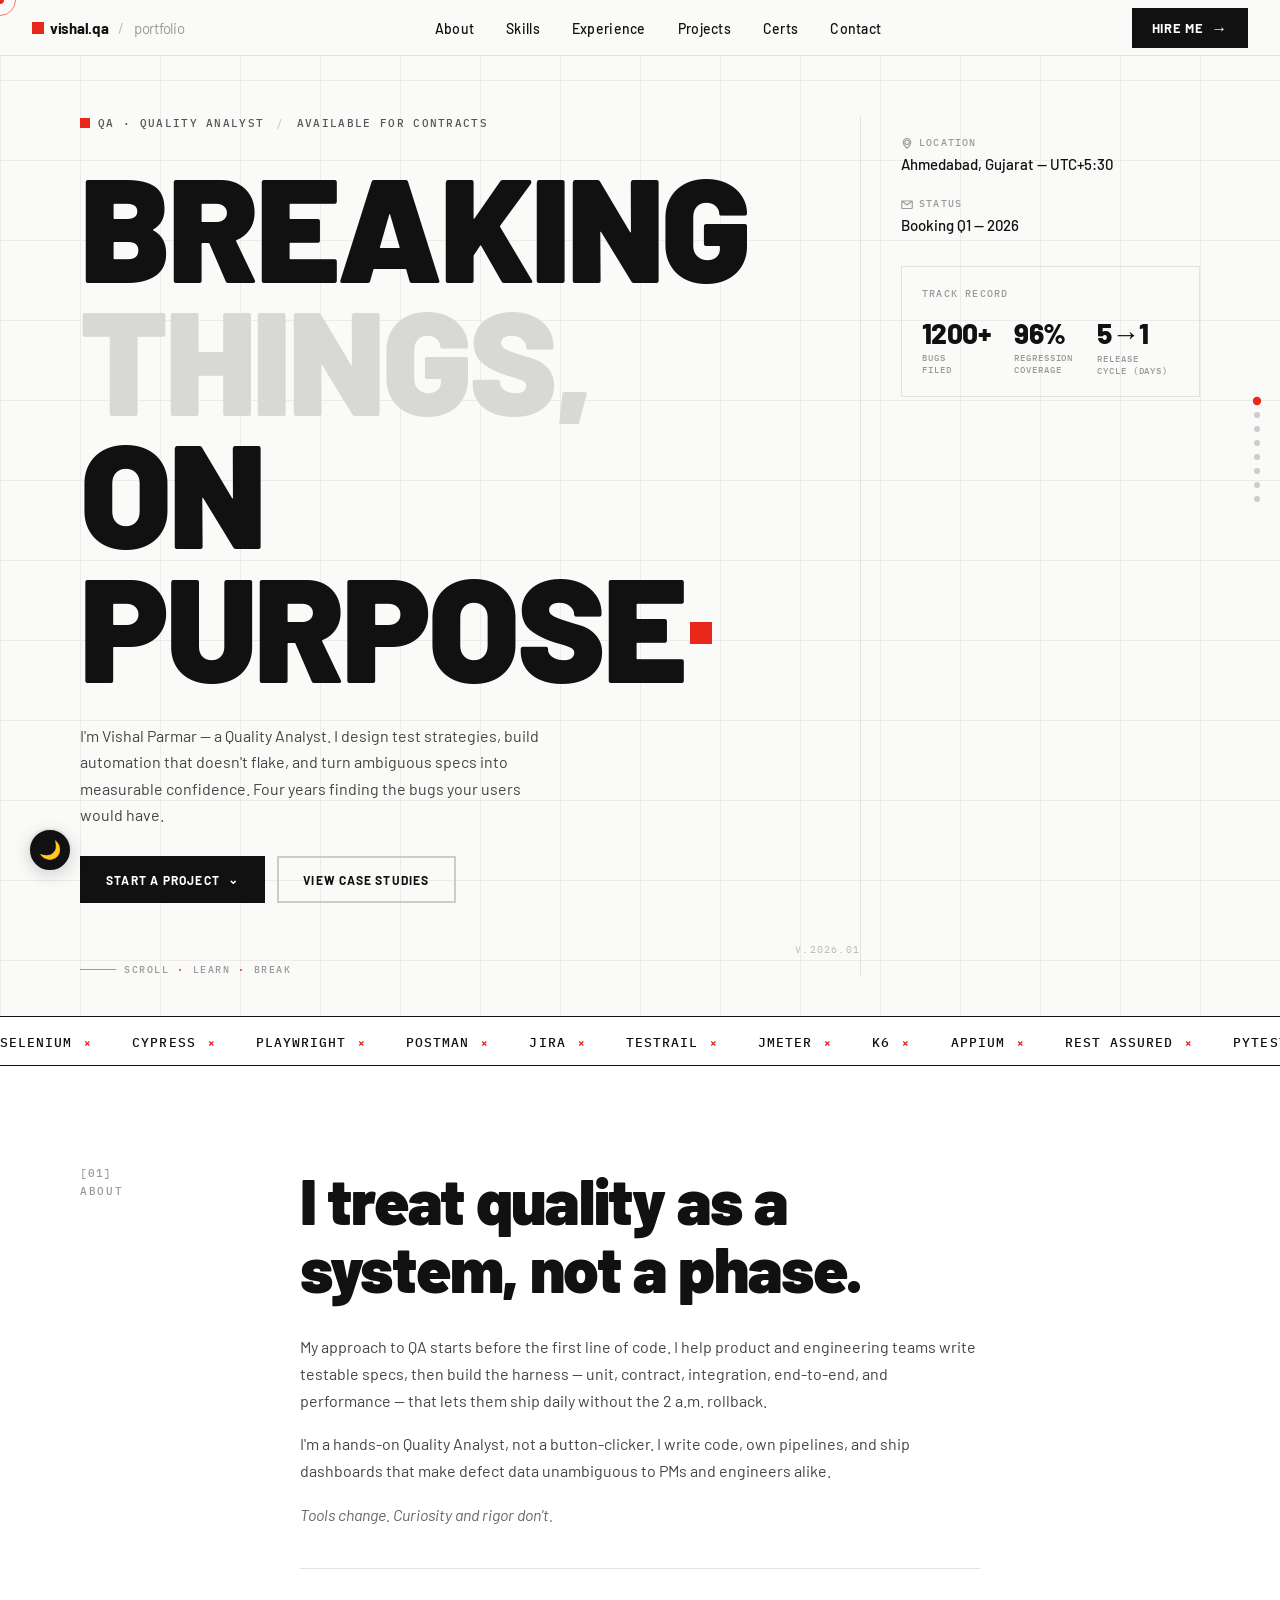
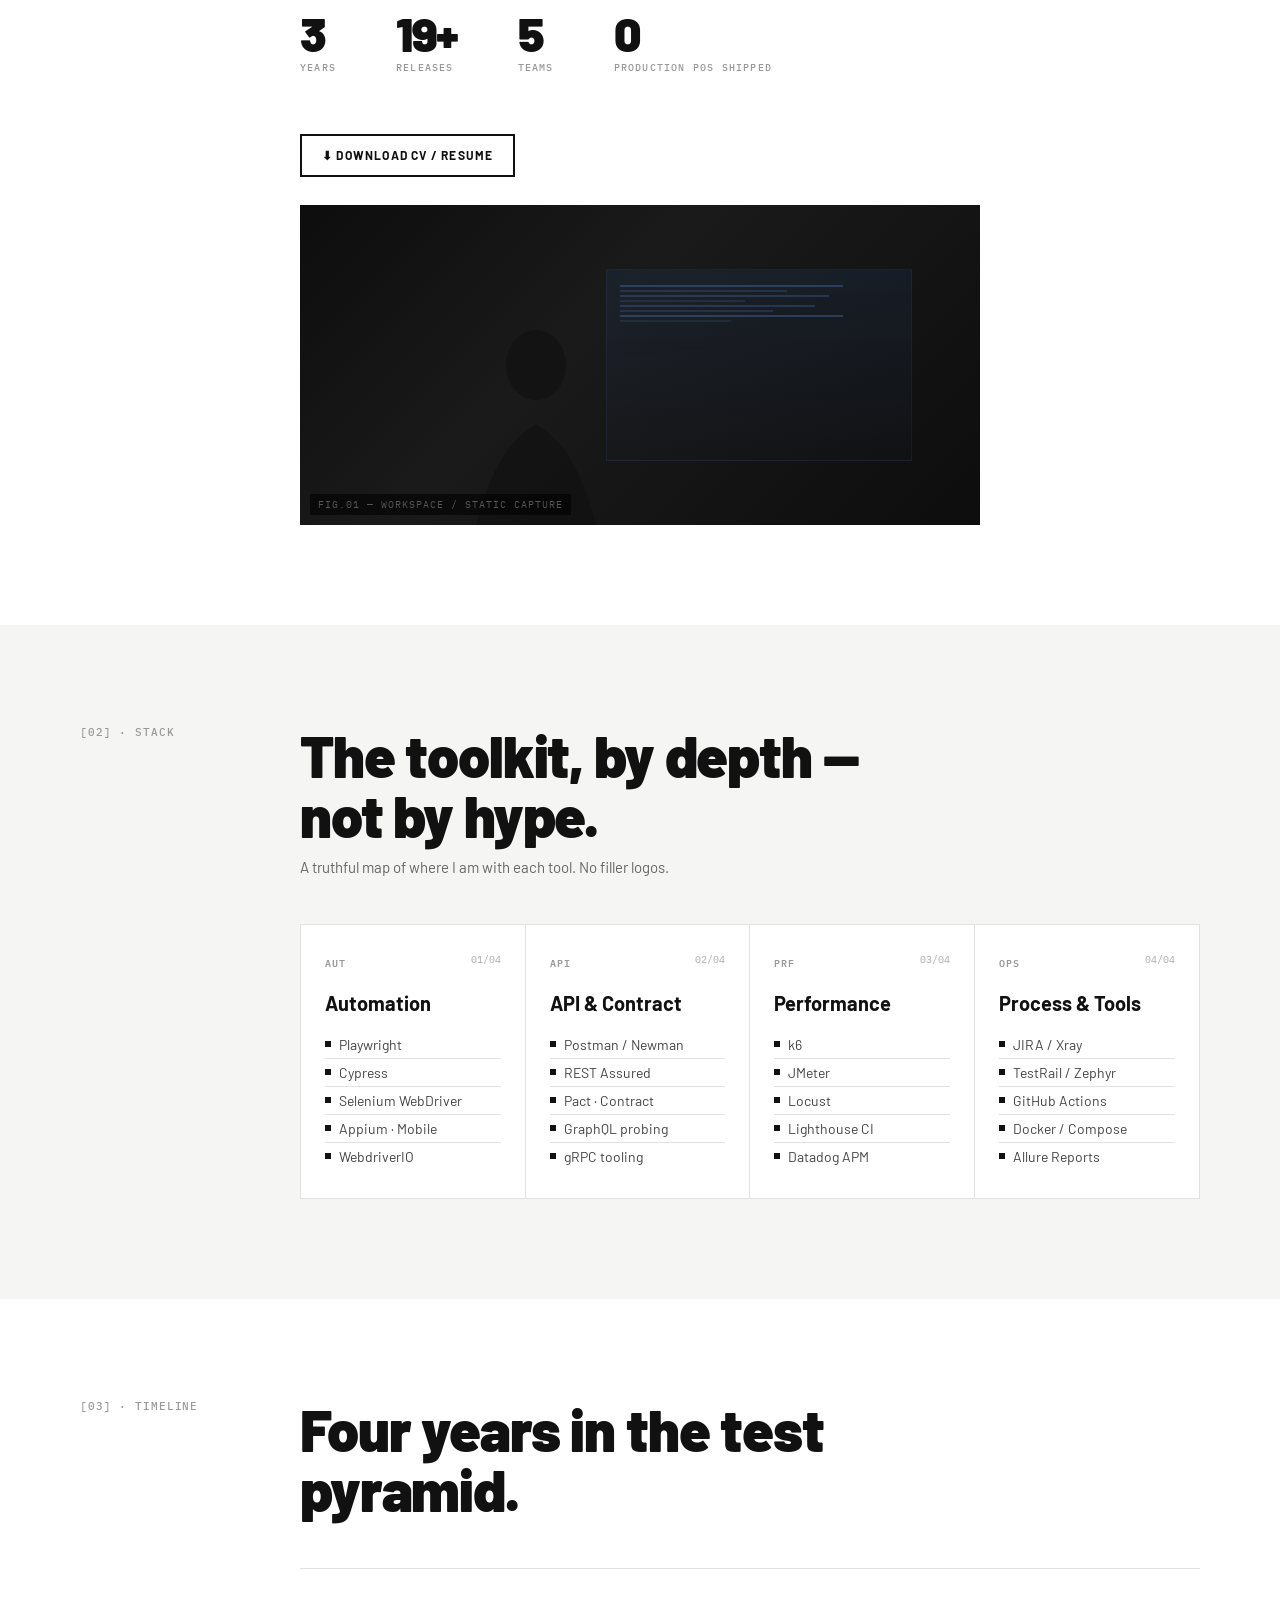
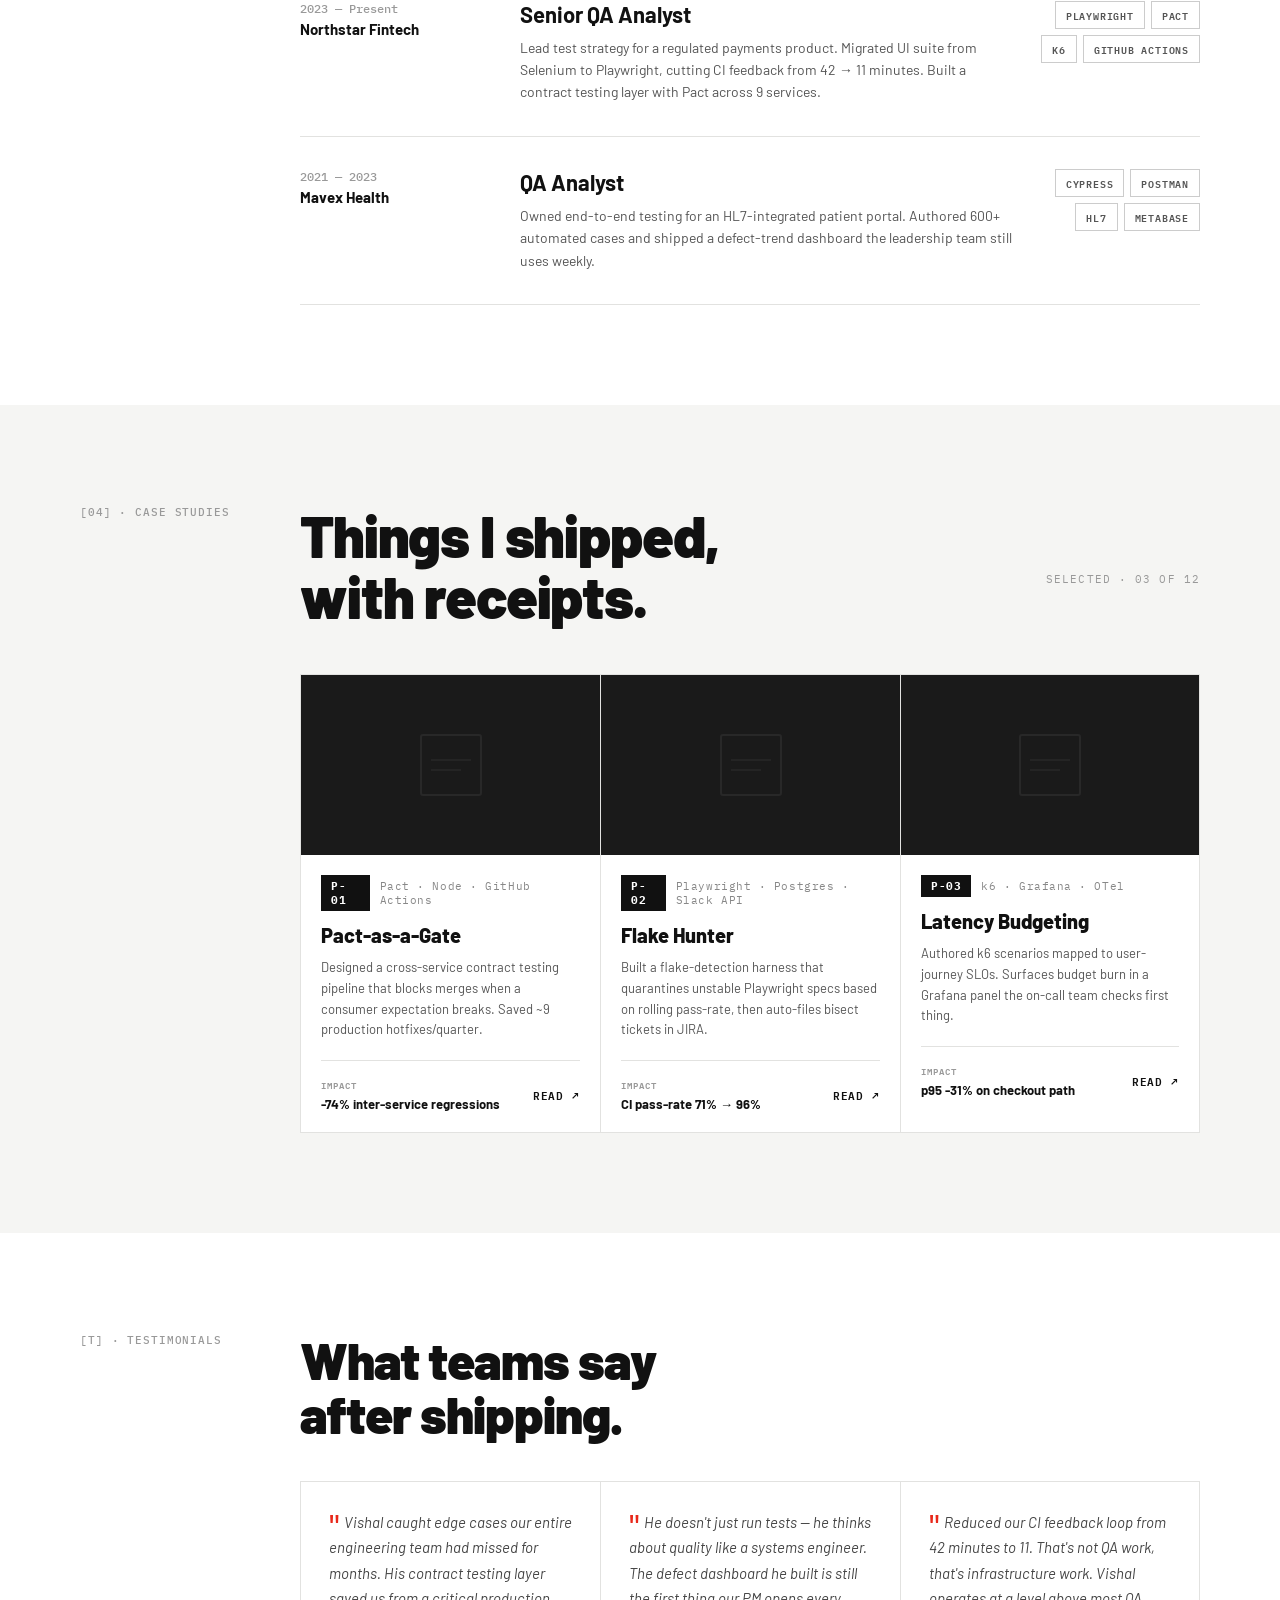
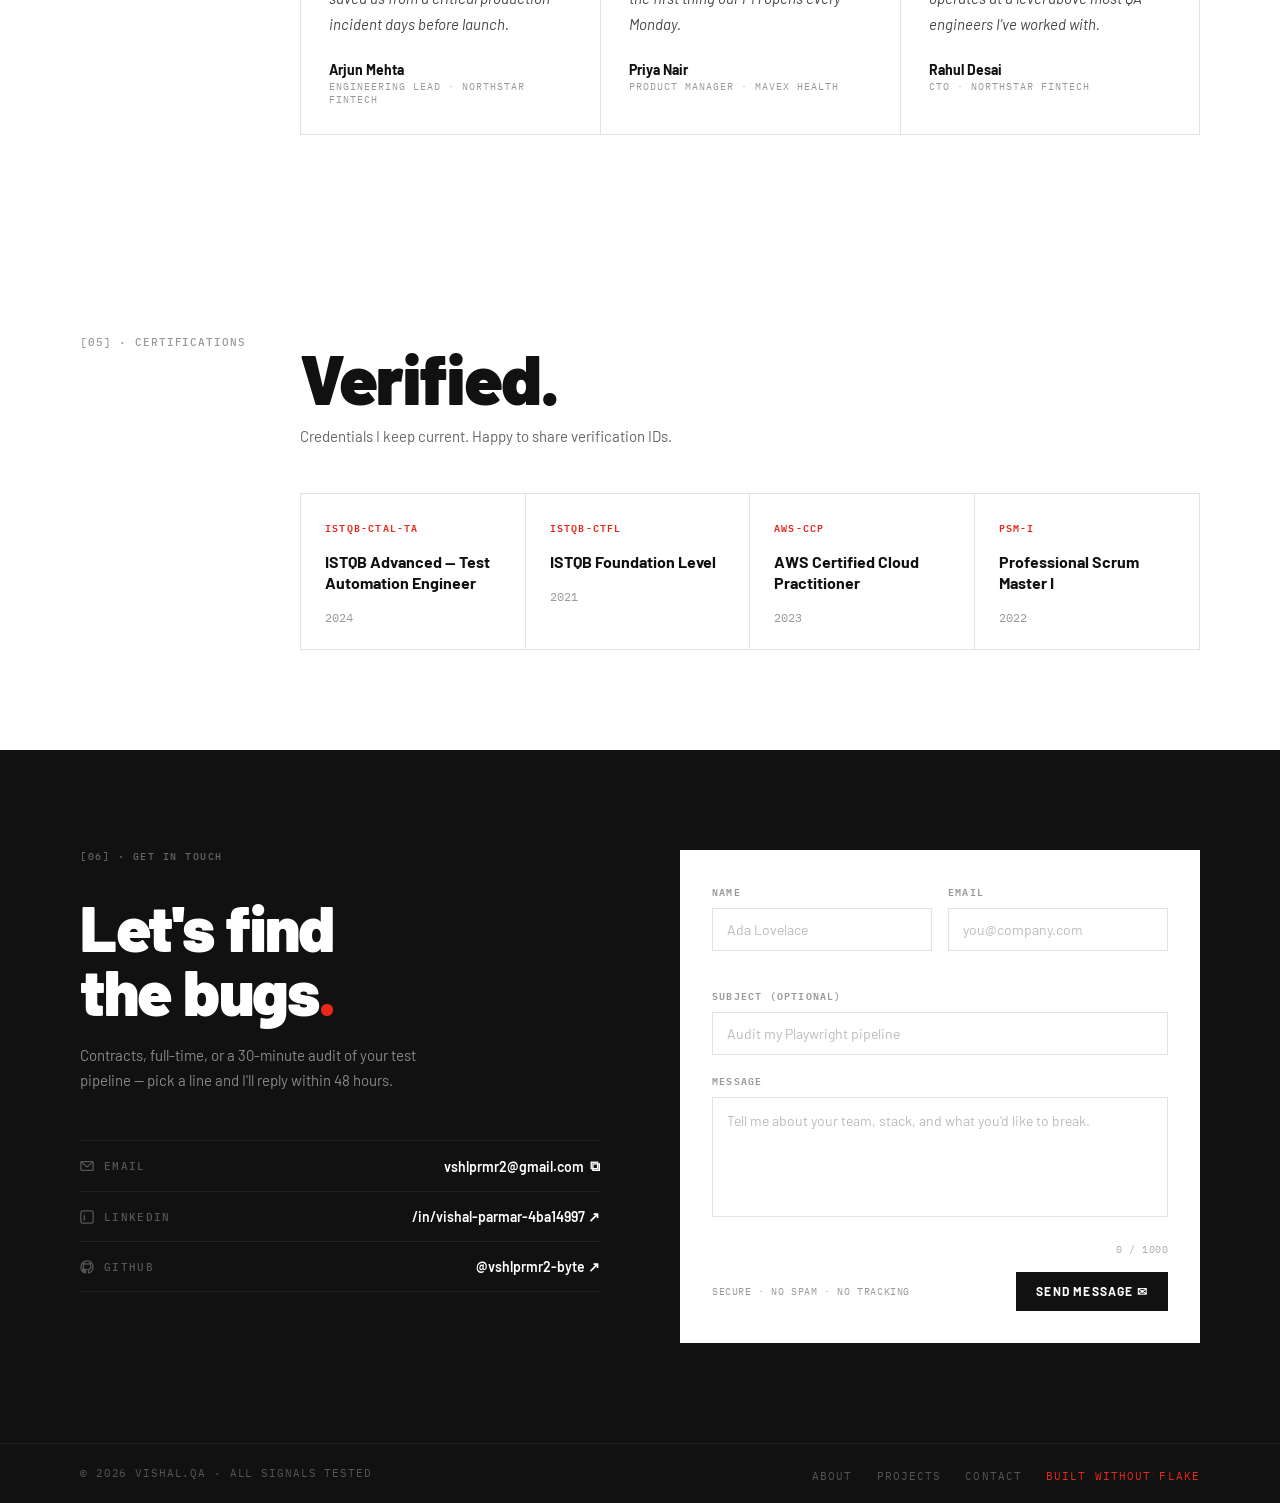
==== commit e9b538d6: "FirstCommit" ====
--- a/vishal-qa-portfolio.html
+++ b/vishal-qa-portfolio.html
@@ -3,1006 +3,51 @@
 <head>
 <meta charset="UTF-8">
 <meta name="viewport" content="width=device-width, initial-scale=1.0">
-<title>vishal.qa / portfolio</title><!DOCTYPE html>
-<html lang="en">
-<head>
-<meta charset="UTF-8">
-<meta name="viewport" content="width=device-width, initial-scale=1.0">
 <title>vishal.qa / portfolio</title>
+<meta name="description" content="Vishal Parmar — Quality Analyst. I design test strategies, build automation that doesn't flake, and turn ambiguous specs into measurable confidence.">
+<meta name="keywords" content="QA, Quality Analyst, Test Automation, Playwright, Cypress, Selenium, Ahmedabad">
+<meta name="author" content="Vishal Parmar">
+<meta property="og:title" content="Vishal Parmar — QA Engineer Portfolio">
+<meta property="og:description" content="Breaking things on purpose. Quality Analyst with 4 years building automation that doesn't flake.">
+<meta property="og:type" content="website">
+<meta property="og:url" content="https://vshlprmr2-byte.github.io/VishalQAWebSite/">
+<meta name="twitter:card" content="summary_large_image">
+<meta name="twitter:title" content="Vishal Parmar — QA Engineer Portfolio">
+<meta name="twitter:description" content="Breaking things on purpose. QA Analyst specializing in test automation.">
+<link rel="stylesheet" href="vishal-qa-portfolio.css">
+<link rel="icon" href="data:image/svg+xml,<svg xmlns='http://www.w3.org/2000/svg' viewBox='0 0 32 32'><rect width='32' height='32' fill='%23E8281A'/></svg>">
 <link href="https://fonts.googleapis.com/css2?family=Barlow:ital,wght@0,400;0,500;0,600;0,700;0,800;0,900;1,400;1,700;1,800;1,900&family=Barlow+Condensed:wght@400;500;600;700;800;900&family=IBM+Plex+Mono:wght@400;500&display=swap" rel="stylesheet">
-<style>
-  *, *::before, *::after { box-sizing: border-box; margin: 0; padding: 0; }
-
-  :root {
-    --red: #E8281A;
-    --black: #111111;
-    --white: #ffffff;
-    --gray-light: #f5f5f3;
-    --gray-mid: #e8e8e6;
-    --gray-text: #888;
-    --grid-color: #e2e2e0;
-    --font-main: 'Barlow', sans-serif;
-    --font-mono: 'IBM Plex Mono', monospace;
-  }
-
-  html { scroll-behavior: smooth; }
-
-  body {
-    font-family: var(--font-main);
-    background: #fafaf8;
-    color: var(--black);
-    overflow-x: hidden;
-  }
-
-  /* ─── NAV ─── */
-  nav {
-    position: fixed; top: 0; left: 0; right: 0; z-index: 100;
-    display: flex; align-items: center; justify-content: space-between;
-    padding: 0 32px;
-    height: 56px;
-    background: rgba(250,250,248,0.96);
-    backdrop-filter: blur(8px);
-    border-bottom: 1px solid var(--grid-color);
-  }
-
-  .nav-logo {
-    display: flex; align-items: center; gap: 6px;
-    font-family: var(--font-main);
-    font-weight: 700;
-    font-size: 15px;
-    letter-spacing: -0.3px;
-    color: var(--black);
-    text-decoration: none;
-  }
-  .nav-logo .red-sq {
-    width: 12px; height: 12px;
-    background: var(--red);
-    flex-shrink: 0;
-  }
-  .nav-logo .slash { color: #bbb; font-weight: 400; margin: 0 4px; }
-  .nav-logo .portfolio { font-weight: 400; color: #999; }
-
-  .nav-links {
-    display: flex; gap: 32px; list-style: none;
-  }
-  .nav-links a {
-    font-size: 14px; font-weight: 500;
-    color: var(--black); text-decoration: none;
-    letter-spacing: 0.02em;
-    transition: color 0.15s;
-  }
-  .nav-links a:hover { color: var(--red); }
-
-  .nav-cta {
-    display: flex; align-items: center; gap: 8px;
-    padding: 10px 20px;
-    background: var(--black); color: var(--white);
-    font-family: var(--font-main);
-    font-size: 13px; font-weight: 700;
-    letter-spacing: 0.05em; text-transform: uppercase;
-    border: none; cursor: pointer;
-    text-decoration: none;
-    transition: background 0.15s;
-  }
-  .nav-cta:hover { background: #333; }
-  .nav-cta .arrow { font-size: 16px; }
-
-  /* ─── GRID BACKGROUND ─── */
-  .grid-bg {
-    position: absolute; inset: 0; pointer-events: none;
-    background-image:
-      linear-gradient(var(--grid-color) 1px, transparent 1px),
-      linear-gradient(90deg, var(--grid-color) 1px, transparent 1px);
-    background-size: 80px 80px;
-    opacity: 0.6;
-  }
-
-  /* ─── HERO ─── */
-  #hero {
-    position: relative;
-    padding-top: 56px;
-    min-height: 100vh;
-    overflow: hidden;
-  }
-
-  .hero-inner {
-    position: relative;
-    display: grid;
-    grid-template-columns: 1fr 340px;
-    gap: 0;
-    padding: 60px 80px 40px 80px;
-    min-height: calc(100vh - 56px);
-  }
-
-  .hero-left { position: relative; }
-
-  .hero-badge {
-    display: flex; align-items: center; gap: 8px;
-    margin-bottom: 28px;
-    font-family: var(--font-mono);
-    font-size: 11px; font-weight: 500;
-    letter-spacing: 0.12em;
-    color: #555;
-  }
-  .hero-badge .red-sq { width: 10px; height: 10px; background: var(--red); }
-  .hero-badge .divider { color: #ccc; margin: 0 4px; }
-
-  .hero-title {
-    font-family: 'Barlow', sans-serif;
-    font-weight: 900;
-    font-size: clamp(96px, 12vw, 148px);
-    line-height: 0.9;
-    letter-spacing: -0.02em;
-    text-transform: uppercase;
-    margin-bottom: 0;
-  }
-
-  .hero-title .line-ghost {
-    display: block;
-    color: #d8d8d6;
-    -webkit-text-stroke: 0px;
-  }
-
-  .hero-title .line-solid {
-    display: block;
-    color: #d0d0ce;
-  }
-
-  /* overflow hidden on each line to clip the slide */
-  .hero-title .line-solid,
-  .hero-title .line-ghost {
-    overflow: hidden;
-  }
-
-  /* Each word slides in from left + grey to black */
-  .hero-title .word {
-    display: inline-block;
-    color: #d0d0ce;
-    opacity: 0;
-    transform: translateX(-120px);
-    animation: slideInWord 0.75s cubic-bezier(0.22, 1, 0.36, 1) forwards;
-  }
-
-  .hero-title .word-w1 { animation-delay: 0.1s; }
-  .hero-title .word-w2 { animation-delay: 0.45s; }
-  .hero-title .word-w3 { animation-delay: 0.8s; }
-
-  @keyframes slideInWord {
-    0% {
-      opacity: 0;
-      transform: translateX(-140px);
-      color: #d0d0ce;
-    }
-    40% {
-      opacity: 1;
-      color: #d0d0ce;
-    }
-    100% {
-      opacity: 1;
-      transform: translateX(0);
-      color: var(--black);
-    }
-  }
-
-  /* THINGS slides in but stays grey permanently */
-  .hero-title .line-ghost .word {
-    animation: slideInGhost 0.75s cubic-bezier(0.22, 1, 0.36, 1) forwards;
-    animation-delay: 0.28s;
-    opacity: 0;
-    transform: translateX(-140px);
-    color: #d8d8d6;
-  }
-
-  @keyframes slideInGhost {
-    0%   { opacity: 0; transform: translateX(-140px); color: #d8d8d6; }
-    100% { opacity: 1; transform: translateX(0);      color: #d8d8d6; }
-  }
-
-  .hero-title .red-period {
-    display: inline-block;
-    width: 22px; height: 22px;
-    background: var(--red);
-    vertical-align: super;
-    margin-left: 6px;
-    position: relative;
-    top: 12px;
-    opacity: 0;
-    animation: dotPop 0.4s ease forwards;
-    animation-delay: 1.3s;
-  }
-
-  @keyframes dotPop {
-    0%   { opacity: 0; transform: scale(0.4); }
-    70%  { transform: scale(1.3); }
-    100% { opacity: 1; transform: scale(1); }
-  }
-
-  .hero-desc {
-    max-width: 480px;
-    font-size: 16px; font-weight: 400;
-    color: #444;
-    line-height: 1.65;
-    margin-top: 32px;
-  }
-
-  .hero-btns {
-    display: flex; gap: 12px;
-    margin-top: 28px;
-  }
-
-  .btn-primary {
-    display: flex; align-items: center; gap: 8px;
-    padding: 14px 24px;
-    background: var(--black); color: var(--white);
-    font-family: var(--font-main);
-    font-size: 12px; font-weight: 700;
-    letter-spacing: 0.1em; text-transform: uppercase;
-    border: 2px solid var(--black);
-    cursor: pointer; text-decoration: none;
-    transition: all 0.15s;
-  }
-  .btn-primary:hover { background: #333; }
-
-  .btn-secondary {
-    display: flex; align-items: center; gap: 8px;
-    padding: 14px 24px;
-    background: transparent; color: var(--black);
-    font-family: var(--font-main);
-    font-size: 12px; font-weight: 700;
-    letter-spacing: 0.1em; text-transform: uppercase;
-    border: 2px solid #ccc;
-    cursor: pointer; text-decoration: none;
-    transition: all 0.15s;
-  }
-  .btn-secondary:hover { border-color: var(--black); }
-
-  .hero-scroll-hint {
-    display: flex; align-items: center; gap: 8px;
-    margin-top: 60px;
-    font-family: var(--font-mono);
-    font-size: 10px; font-weight: 500;
-    letter-spacing: 0.15em;
-    color: #999;
-    text-transform: uppercase;
-  }
-  .hero-scroll-hint::before {
-    content: '';
-    display: block; width: 36px; height: 1px; background: #999;
-  }
-  .hero-scroll-hint .dot { color: var(--red); }
-
-  .hero-version {
-    position: absolute; bottom: 20px; right: 0;
-    font-family: var(--font-mono);
-    font-size: 10px; letter-spacing: 0.12em;
-    color: #bbb;
-    text-transform: uppercase;
-  }
-
-  /* Hero Right Panel */
-  .hero-right {
-    display: flex;
-    flex-direction: column;
-    gap: 0;
-    padding-top: 20px;
-    border-left: 1px solid var(--grid-color);
-    padding-left: 40px;
-  }
-
-  .hero-info-block {
-    margin-bottom: 24px;
-  }
-
-  .info-label {
-    display: flex; align-items: center; gap: 6px;
-    font-family: var(--font-mono);
-    font-size: 10px; font-weight: 500;
-    letter-spacing: 0.12em;
-    color: #999;
-    text-transform: uppercase;
-    margin-bottom: 6px;
-  }
-  .info-label svg { width: 12px; height: 12px; }
-
-  .info-value {
-    font-size: 15px; font-weight: 500;
-    color: var(--black);
-  }
-
-  .track-record-card {
-    border: 1px solid var(--grid-color);
-    padding: 20px;
-    margin-top: 8px;
-  }
-
-  .track-label {
-    font-family: var(--font-mono);
-    font-size: 10px; font-weight: 500;
-    letter-spacing: 0.12em;
-    color: #999;
-    text-transform: uppercase;
-    margin-bottom: 16px;
-  }
-
-  .track-stats {
-    display: flex; gap: 24px;
-  }
-
-  .track-stat .stat-num {
-    font-size: 28px; font-weight: 800;
-    letter-spacing: -0.02em;
-    color: var(--black);
-  }
-  .track-stat .stat-label {
-    font-family: var(--font-mono);
-    font-size: 9px; font-weight: 500;
-    letter-spacing: 0.1em;
-    color: #999;
-    text-transform: uppercase;
-    margin-top: 2px;
-    line-height: 1.3;
-  }
-
-  /* ─── TICKER ─── */
-  .ticker-wrap {
-    overflow: hidden;
-    border-top: 1px solid var(--black);
-    border-bottom: 1px solid var(--black);
-    background: var(--white);
-    padding: 14px 0;
-    white-space: nowrap;
-  }
-
-  .ticker-track {
-    display: inline-flex;
-    animation: ticker 28s linear infinite;
-  }
-
-  .ticker-item {
-    display: inline-flex; align-items: center; gap: 12px;
-    margin-right: 40px;
-    font-family: var(--font-mono);
-    font-size: 13px; font-weight: 500;
-    letter-spacing: 0.08em;
-    text-transform: uppercase;
-    color: var(--black);
-  }
-
-  .ticker-item .x {
-    color: var(--red);
-    font-size: 11px;
-    font-weight: 700;
-  }
-
-  @keyframes ticker {
-    0% { transform: translateX(0); }
-    100% { transform: translateX(-50%); }
-  }
-
-  /* ─── SECTIONS ─── */
-  section { position: relative; }
-
-  .section-num {
-    font-family: var(--font-mono);
-    font-size: 11px; font-weight: 500;
-    letter-spacing: 0.08em;
-    color: #999;
-    text-transform: uppercase;
-    margin-bottom: 4px;
-  }
-  .section-num span { color: #bbb; }
-
-  .section-label {
-    font-family: var(--font-mono);
-    font-size: 11px; font-weight: 500;
-    letter-spacing: 0.15em;
-    color: #999;
-    text-transform: uppercase;
-  }
-
-  .section-sidebar {
-    position: absolute; left: 80px; top: 80px;
-  }
-
-  /* ─── ABOUT ─── */
-  #about {
-    padding: 100px 80px 100px 80px;
-    background: var(--white);
-  }
-
-  .about-inner {
-    display: grid;
-    grid-template-columns: 220px 1fr;
-    gap: 0;
-  }
-
-  .about-right {}
-
-  .about-heading {
-    font-size: clamp(40px, 5vw, 64px);
-    font-weight: 900;
-    line-height: 1.05;
-    letter-spacing: -0.02em;
-    color: var(--black);
-    margin-bottom: 32px;
-  }
-
-  .about-body {
-    font-size: 16px; font-weight: 400;
-    color: #444; line-height: 1.7;
-    max-width: 680px;
-    margin-bottom: 16px;
-  }
-
-  .about-body em {
-    font-style: italic;
-    color: #666;
-  }
-
-  .about-divider {
-    height: 1px; background: var(--grid-color);
-    margin: 40px 0;
-    max-width: 680px;
-  }
-
-  .about-stats {
-    display: flex; gap: 60px;
-    margin-bottom: 40px;
-  }
-
-  .astat .astat-num {
-    font-size: 48px; font-weight: 900;
-    letter-spacing: -0.03em;
-    line-height: 1;
-  }
-  .astat .astat-label {
-    font-family: var(--font-mono);
-    font-size: 10px; font-weight: 500;
-    letter-spacing: 0.12em;
-    color: #999;
-    text-transform: uppercase;
-    margin-top: 4px;
-  }
-
-  .about-img {
-    max-width: 680px;
-    position: relative;
-  }
-  .about-img img {
-    width: 100%; display: block;
-    filter: grayscale(100%);
-  }
-  .about-img-caption {
-    position: absolute; bottom: 12px; left: 12px;
-    font-family: var(--font-mono);
-    font-size: 10px; font-weight: 500;
-    letter-spacing: 0.1em;
-    color: #ccc;
-    text-transform: uppercase;
-    background: rgba(0,0,0,0.5);
-    padding: 4px 8px;
-  }
-
-  /* ─── SKILLS ─── */
-  #skills {
-    padding: 100px 80px;
-    background: var(--gray-light);
-  }
-
-  .skills-inner {
-    display: grid;
-    grid-template-columns: 220px 1fr;
-  }
-
-  .skills-right {}
-
-  .skills-heading {
-    font-size: clamp(38px, 4.5vw, 58px);
-    font-weight: 900;
-    line-height: 1.05;
-    letter-spacing: -0.02em;
-    margin-bottom: 12px;
-  }
-
-  .skills-sub {
-    font-size: 15px; color: #666;
-    margin-bottom: 48px;
-  }
-
-  .skills-grid {
-    display: grid;
-    grid-template-columns: repeat(4, 1fr);
-    gap: 0;
-    border: 1px solid var(--grid-color);
-    background: var(--white);
-  }
-
-  .skill-card {
-    padding: 28px 24px;
-    border-right: 1px solid var(--grid-color);
-  }
-  .skill-card:last-child { border-right: none; }
-
-  .skill-card-header {
-    display: flex; justify-content: space-between; align-items: flex-start;
-    margin-bottom: 20px;
-  }
-
-  .skill-tag {
-    font-family: var(--font-mono);
-    font-size: 10px; font-weight: 600;
-    letter-spacing: 0.12em;
-    color: #999;
-    text-transform: uppercase;
-  }
-
-  .skill-num {
-    font-family: var(--font-mono);
-    font-size: 10px; font-weight: 500;
-    color: #bbb;
-  }
-
-  .skill-title {
-    font-size: 20px; font-weight: 700;
-    margin-bottom: 16px;
-    color: var(--black);
-  }
-
-  .skill-list {
-    list-style: none;
-  }
-  .skill-list li {
-    display: flex; align-items: center; gap: 8px;
-    font-size: 14px; color: #444;
-    padding: 5px 0;
-    border-bottom: 1px solid var(--grid-color);
-  }
-  .skill-list li:last-child { border-bottom: none; }
-  .skill-list li::before {
-    content: '';
-    display: inline-block;
-    width: 6px; height: 6px;
-    background: var(--black);
-    flex-shrink: 0;
-  }
-
-  /* ─── EXPERIENCE ─── */
-  #experience {
-    padding: 100px 80px;
-    background: var(--white);
-  }
-
-  .exp-inner {
-    display: grid;
-    grid-template-columns: 220px 1fr;
-  }
-
-  .exp-heading {
-    font-size: clamp(38px, 4.5vw, 58px);
-    font-weight: 900;
-    line-height: 1.05;
-    letter-spacing: -0.02em;
-    margin-bottom: 48px;
-  }
-
-  .exp-list { max-width: 1000px; }
-
-  .exp-item {
-    display: grid;
-    grid-template-columns: 220px 1fr auto;
-    gap: 0;
-    padding: 32px 0;
-    border-bottom: 1px solid var(--grid-color);
-    align-items: start;
-  }
-  .exp-item:first-child { border-top: 1px solid var(--grid-color); }
-
-  .exp-dates {
-    font-family: var(--font-mono);
-    font-size: 12px; font-weight: 500;
-    color: #999;
-    margin-bottom: 4px;
-  }
-  .exp-company {
-    font-size: 15px; font-weight: 700;
-    color: var(--black);
-  }
-
-  .exp-title {
-    font-size: 22px; font-weight: 700;
-    margin-bottom: 10px;
-  }
-  .exp-desc {
-    font-size: 14px; color: #555; line-height: 1.6;
-    max-width: 520px;
-  }
-
-  .exp-tags {
-    display: flex; flex-direction: column; gap: 6px;
-    align-items: flex-end;
-    min-width: 180px;
-  }
-  .exp-tag-row { display: flex; gap: 6px; }
-  .exp-tag {
-    padding: 4px 10px;
-    border: 1px solid #ccc;
-    font-family: var(--font-mono);
-    font-size: 10px; font-weight: 600;
-    letter-spacing: 0.08em;
-    text-transform: uppercase;
-    color: #555;
-  }
-
-  /* ─── PROJECTS ─── */
-  #projects {
-    padding: 100px 80px;
-    background: var(--gray-light);
-  }
-
-  .proj-inner {
-    display: grid;
-    grid-template-columns: 220px 1fr;
-  }
-
-  .proj-heading {
-    font-size: clamp(38px, 4.5vw, 58px);
-    font-weight: 900;
-    line-height: 1.05;
-    letter-spacing: -0.02em;
-    margin-bottom: 8px;
-  }
-
-  .proj-count {
-    font-family: var(--font-mono);
-    font-size: 11px; color: #999;
-    letter-spacing: 0.1em;
-    text-transform: uppercase;
-    margin-bottom: 48px;
-    text-align: right;
-  }
-
-  .proj-heading-row {
-    display: flex; justify-content: space-between; align-items: flex-end;
-    margin-bottom: 40px;
-  }
-
-  .proj-grid {
-    display: grid;
-    grid-template-columns: repeat(3, 1fr);
-    gap: 0;
-  }
-
-  .proj-card {
-    background: var(--white);
-    border: 1px solid var(--grid-color);
-    border-right: none;
-    overflow: hidden;
-    transition: transform 0.2s;
-  }
-  .proj-card:last-child { border-right: 1px solid var(--grid-color); }
-  .proj-card:hover { transform: translateY(-2px); }
-
-  .proj-img {
-    width: 100%; height: 180px;
-    object-fit: cover;
-    display: block;
-    filter: grayscale(100%);
-    background: #222;
-    position: relative;
-    overflow: hidden;
-  }
-
-  .proj-img-placeholder {
-    width: 100%; height: 180px;
-    background: #1a1a1a;
-    display: flex; align-items: center; justify-content: center;
-    position: relative;
-  }
-  .proj-img-placeholder svg { opacity: 0.2; }
-
-  .proj-body { padding: 20px; }
-
-  .proj-id-row {
-    display: flex; align-items: center; gap: 10px;
-    margin-bottom: 12px;
-  }
-
-  .proj-id {
-    display: inline-flex; align-items: center;
-    padding: 4px 10px;
-    background: var(--black); color: var(--white);
-    font-family: var(--font-mono);
-    font-size: 11px; font-weight: 700;
-    letter-spacing: 0.05em;
-  }
-
-  .proj-tech {
-    font-family: var(--font-mono);
-    font-size: 11px; color: #888;
-    letter-spacing: 0.05em;
-  }
-
-  .proj-title {
-    font-size: 20px; font-weight: 800;
-    margin-bottom: 10px;
-  }
-
-  .proj-desc {
-    font-size: 13px; color: #555; line-height: 1.6;
-    margin-bottom: 20px;
-  }
-
-  .proj-footer {
-    display: flex; justify-content: space-between; align-items: center;
-    padding-top: 16px;
-    border-top: 1px solid var(--grid-color);
-  }
-
-  .proj-impact-label {
-    font-family: var(--font-mono);
-    font-size: 9px; font-weight: 600;
-    letter-spacing: 0.12em;
-    color: #999;
-    text-transform: uppercase;
-    margin-bottom: 3px;
-  }
-  .proj-impact-val {
-    font-size: 13px; font-weight: 700;
-  }
-
-  .proj-read {
-    display: flex; align-items: center; gap: 4px;
-    font-family: var(--font-mono);
-    font-size: 11px; font-weight: 600;
-    letter-spacing: 0.08em;
-    text-transform: uppercase;
-    color: var(--black);
-    text-decoration: none;
-    cursor: pointer;
-  }
-  .proj-read:hover { color: var(--red); }
-
-  /* ─── CERTS ─── */
-  #certs {
-    padding: 100px 80px;
-    background: var(--white);
-  }
-
-  .certs-inner {
-    display: grid;
-    grid-template-columns: 220px 1fr;
-  }
-
-  .certs-heading {
-    font-size: clamp(48px, 5.5vw, 72px);
-    font-weight: 900;
-    letter-spacing: -0.02em;
-    margin-bottom: 8px;
-  }
-
-  .certs-sub {
-    font-size: 15px; color: #666;
-    margin-bottom: 48px;
-  }
-
-  .certs-grid {
-    display: grid;
-    grid-template-columns: repeat(4, 1fr);
-    gap: 0;
-    border: 1px solid var(--grid-color);
-  }
-
-  .cert-card {
-    padding: 24px;
-    border-right: 1px solid var(--grid-color);
-  }
-  .cert-card:last-child { border-right: none; }
-
-  .cert-code {
-    font-family: var(--font-mono);
-    font-size: 10px; font-weight: 600;
-    letter-spacing: 0.12em;
-    color: var(--red);
-    text-transform: uppercase;
-    margin-bottom: 16px;
-  }
-
-  .cert-name {
-    font-size: 16px; font-weight: 700;
-    line-height: 1.3;
-    margin-bottom: 16px;
-  }
-
-  .cert-year {
-    font-family: var(--font-mono);
-    font-size: 12px; color: #999;
-  }
-
-  /* ─── CONTACT ─── */
-  #contact {
-    padding: 100px 80px;
-    background: var(--black);
-    color: var(--white);
-  }
-
-  .contact-inner {
-    display: grid;
-    grid-template-columns: 1fr 1fr;
-    gap: 80px;
-    align-items: start;
-  }
-
-  .contact-left {}
-
-  .contact-section-label {
-    font-family: var(--font-mono);
-    font-size: 10px; font-weight: 500;
-    letter-spacing: 0.15em;
-    color: #666;
-    text-transform: uppercase;
-    margin-bottom: 32px;
-  }
-
-  .contact-heading {
-    font-size: clamp(44px, 5vw, 68px);
-    font-weight: 900;
-    line-height: 1.0;
-    letter-spacing: -0.02em;
-    margin-bottom: 20px;
-  }
-
-  .contact-heading .red-period {
-    color: var(--red);
-  }
-
-  .contact-desc {
-    font-size: 15px; color: #888; line-height: 1.65;
-    margin-bottom: 48px;
-    max-width: 380px;
-  }
-
-  .contact-links { list-style: none; }
-  .contact-link {
-    display: flex; align-items: center; justify-content: space-between;
-    padding: 16px 0;
-    border-bottom: 1px solid #222;
-  }
-  .contact-link:first-child { border-top: 1px solid #222; }
-
-  .contact-link-label {
-    display: flex; align-items: center; gap: 10px;
-    font-family: var(--font-mono);
-    font-size: 11px; font-weight: 500;
-    letter-spacing: 0.12em;
-    color: #555;
-    text-transform: uppercase;
-  }
-
-  .contact-link-val {
-    display: flex; align-items: center; gap: 6px;
-    font-size: 14px; font-weight: 600;
-    color: var(--white);
-    text-decoration: none;
-    transition: color 0.15s;
-  }
-  .contact-link-val:hover { color: var(--red); }
-
-  /* Contact Form */
-  .contact-form {
-    background: var(--white);
-    padding: 32px;
-    color: var(--black);
-  }
-
-  .form-row {
-    display: grid;
-    grid-template-columns: 1fr 1fr;
-    gap: 16px;
-    margin-bottom: 16px;
-  }
-
-  .form-group { margin-bottom: 16px; }
-
-  .form-label {
-    display: block;
-    font-family: var(--font-mono);
-    font-size: 10px; font-weight: 600;
-    letter-spacing: 0.12em;
-    color: #999;
-    text-transform: uppercase;
-    margin-bottom: 8px;
-  }
-
-  .form-input, .form-textarea {
-    width: 100%;
-    padding: 12px 14px;
-    border: 1px solid var(--grid-color);
-    background: var(--white);
-    font-family: var(--font-main);
-    font-size: 14px; color: var(--black);
-    outline: none;
-    transition: border-color 0.15s;
-  }
-  .form-input:focus, .form-textarea:focus {
-    border-color: var(--black);
-  }
-  .form-input::placeholder, .form-textarea::placeholder {
-    color: #bbb;
-  }
-
-  .form-textarea {
-    resize: none; height: 120px;
-    line-height: 1.5;
-  }
-
-  .form-footer {
-    display: flex; justify-content: space-between; align-items: center;
-    margin-top: 16px;
-  }
-
-  .form-trust {
-    font-family: var(--font-mono);
-    font-size: 10px; color: #999;
-    letter-spacing: 0.06em;
-  }
-
-  .btn-send {
-    display: flex; align-items: center; gap: 8px;
-    padding: 12px 20px;
-    background: var(--black); color: var(--white);
-    font-family: var(--font-main);
-    font-size: 12px; font-weight: 700;
-    letter-spacing: 0.1em; text-transform: uppercase;
-    border: none; cursor: pointer;
-    transition: background 0.15s;
-  }
-  .btn-send:hover { background: #333; }
-
-  /* ─── FOOTER ─── */
-  footer {
-    background: var(--black);
-    border-top: 1px solid #222;
-    padding: 20px 80px;
-    display: flex; justify-content: space-between; align-items: center;
-  }
-
-  .footer-copy {
-    font-family: var(--font-mono);
-    font-size: 11px; color: #555;
-    letter-spacing: 0.08em;
-    text-transform: uppercase;
-  }
-
-  .footer-links {
-    display: flex; gap: 24px; list-style: none;
-  }
-  .footer-links a {
-    font-family: var(--font-mono);
-    font-size: 11px; color: #555;
-    letter-spacing: 0.1em;
-    text-transform: uppercase;
-    text-decoration: none;
-    transition: color 0.15s;
-  }
-  .footer-links a:hover { color: var(--white); }
-  .footer-links .built { color: var(--red); }
-
-  /* ─── UTILS ─── */
-  .sr-only { position: absolute; width: 1px; height: 1px; overflow: hidden; clip: rect(0,0,0,0); }
-
-  /* Scroll animation */
-  .fade-in {
-    opacity: 0;
-    transform: translateY(24px);
-    transition: opacity 0.6s ease, transform 0.6s ease;
-  }
-  .fade-in.visible {
-    opacity: 1;
-    transform: translateY(0);
-  }
-</style>
+
+  <!-- Mobile Nav Toggle -->
+  
 </head>
 <body>
+
+<!-- PAGE LOADER -->
+<div class="page-loader" id="pageLoader">
+  <div class="loader-logo"><div class="loader-red"></div> vishal.qa</div>
+  <div class="loader-bar-wrap"><div class="loader-bar"></div></div>
+  <div class="loader-text">initialising test suite...</div>
+</div>
+
+<!-- CUSTOM CURSOR -->
+<div class="cursor-dot" id="cursorDot"></div>
+<div class="cursor-ring" id="cursorRing"></div>
+
+<!-- SCROLL PROGRESS -->
+<div class="scroll-progress" id="scrollProgress"></div>
+
+<!-- SECTION DOTS -->
+<div class="section-progress" id="sectionProgress"></div>
+
+<!-- BACK TO TOP -->
+<a href="#hero" class="back-to-top" id="backToTop">↑</a>
+
+<!-- DARK MODE TOGGLE -->
+<button class="dark-toggle" id="darkToggle" title="Toggle dark mode">🌙</button>
+
+<!-- COPY TOAST -->
+<div class="copy-toast" id="copyToast">EMAIL COPIED ✓</div>
 
 <!-- NAV -->
 <nav>
@@ -1021,7 +66,18 @@
     <li><a href="#contact">Contact</a></li>
   </ul>
   <a href="#contact" class="nav-cta">HIRE ME <span class="arrow">→</span></a>
+  <button class="hamburger" onclick="toggleMenu()" aria-label="Menu">
+    <span></span><span></span><span></span>
+  </button>
 </nav>
+<div class="mobile-menu" id="mobileMenu">
+  <a href="#about" onclick="toggleMenu()">About</a>
+  <a href="#skills" onclick="toggleMenu()">Skills</a>
+  <a href="#experience" onclick="toggleMenu()">Experience</a>
+  <a href="#projects" onclick="toggleMenu()">Projects</a>
+  <a href="#certs" onclick="toggleMenu()">Certs</a>
+  <a href="#contact" onclick="toggleMenu()">Contact</a>
+</div>
 
 <!-- HERO -->
 <section id="hero">
@@ -1141,7 +197,8 @@
         </div>
       </div>
 
-      <div class="about-img">
+      <a href="#" class="cv-btn" download>⬇ DOWNLOAD CV / RESUME</a>
+      <div class="about-img" style="margin-top:28px;">
         <!-- Dark workspace image using CSS art -->
         <div style="width:100%;height:320px;background:linear-gradient(135deg,#0d0d0d 0%,#1a1a1a 40%,#0d0d0d 100%);position:relative;overflow:hidden;">
           <!-- Monitor glow effect -->
@@ -1218,6 +275,36 @@
   </div>
 </section>
 
+
+<!-- TESTIMONIALS -->
+<section id="testimonials">
+  <div class="test-inner">
+    <div>
+      <div class="section-num">[T] · TESTIMONIALS</div>
+    </div>
+    <div class="fade-in">
+      <h2 class="test-heading">What teams say<br>after shipping.</h2>
+      <div class="test-grid">
+        <div class="test-card">
+          <p class="test-quote">Vishal caught edge cases our entire engineering team had missed for months. His contract testing layer saved us from a critical production incident days before launch.</p>
+          <div class="test-author">Arjun Mehta</div>
+          <div class="test-role">Engineering Lead · Northstar Fintech</div>
+        </div>
+        <div class="test-card">
+          <p class="test-quote">He doesn't just run tests — he thinks about quality like a systems engineer. The defect dashboard he built is still the first thing our PM opens every Monday.</p>
+          <div class="test-author">Priya Nair</div>
+          <div class="test-role">Product Manager · Mavex Health</div>
+        </div>
+        <div class="test-card">
+          <p class="test-quote">Reduced our CI feedback loop from 42 minutes to 11. That's not QA work, that's infrastructure work. Vishal operates at a level above most QA engineers I've worked with.</p>
+          <div class="test-author">Rahul Desai</div>
+          <div class="test-role">CTO · Northstar Fintech</div>
+        </div>
+      </div>
+    </div>
+  </div>
+</section>
+
 <!-- CERTS -->
 <section id="certs">
   <div class="certs-inner">
@@ -1248,7 +335,7 @@
             <svg width="14" height="14" viewBox="0 0 16 16" fill="none" stroke="currentColor" stroke-width="1.5"><rect x="1" y="3" width="14" height="10" rx="1"/><polyline points="1 3 8 9 15 3"/></svg>
             EMAIL
           </span>
-          <a href="mailto:vshlprmr2@gmail.com" class="contact-link-val">vshlprmr2@gmail.com ↗</a>
+          <button class="copy-email-btn" onclick="copyEmail()">vshlprmr2@gmail.com <span>⧉</span></button>
         </li>
         <li class="contact-link">
           <span class="contact-link-label">
@@ -1271,21 +358,22 @@
       <div class="form-row">
         <div class="form-group" style="margin-bottom:0;">
           <label class="form-label">NAME</label>
-          <input type="text" class="form-input" placeholder="Ada Lovelace">
+          <input type="text" id="f-name" class="form-input" placeholder="Ada Lovelace"><span class="field-error" id="err-name"></span>
         </div>
         <div class="form-group" style="margin-bottom:0;">
           <label class="form-label">EMAIL</label>
-          <input type="email" class="form-input" placeholder="you@company.com">
+          <input type="email" id="f-email" class="form-input" placeholder="you@company.com"><span class="field-error" id="err-email"></span>
         </div>
       </div>
       <div class="form-group">
         <label class="form-label">SUBJECT (OPTIONAL)</label>
-        <input type="text" class="form-input" placeholder="Audit my Playwright pipeline">
+        <input type="text" id="f-subject" class="form-input" placeholder="Audit my Playwright pipeline">
       </div>
       <div class="form-group">
         <label class="form-label">MESSAGE</label>
-        <textarea class="form-textarea" placeholder="Tell me about your team, stack, and what you'd like to break."></textarea>
-      </div>
+        <textarea id="f-message" class="form-textarea" placeholder="Tell me about your team, stack, and what you'd like to break." maxlength="1000" oninput="updateCharCount()"></textarea><span class="field-error" id="err-message"></span><div class="char-count" id="char-count">0 / 1000</div>
+      </div>
+      <div id="form-success" class="form-success-msg">✓ MESSAGE SENT — I'LL REPLY WITHIN 48 HOURS</div>
       <div class="form-footer">
         <span class="form-trust">SECURE · NO SPAM · NO TRACKING</span>
         <button class="btn-send" onclick="handleSend()">SEND MESSAGE ✉</button>
@@ -1326,14 +414,147 @@
   document.querySelectorAll('.fade-in').forEach(el => observer.observe(el));
 
   // ─── SEND ───
+  // ─── FORM VALIDATION ───
+  function validateEmail(email) {
+    return /^[^\s@]+@[^\s@]+\.[^\s@]+$/.test(email);
+  }
+
+  function setFieldState(input, errorEl, isValid, msg) {
+    input.classList.toggle('error', !isValid);
+    input.classList.toggle('success', isValid);
+    errorEl.textContent = isValid ? '' : msg;
+  }
+
+  function clearFieldState(input, errorEl) {
+    input.classList.remove('error', 'success');
+    errorEl.textContent = '';
+  }
+
+  // Live validation on blur
+  document.getElementById('f-name').addEventListener('blur', function() {
+    const val = this.value.trim();
+    setFieldState(this, document.getElementById('err-name'),
+      val.length >= 2, val.length === 0 ? 'NAME IS REQUIRED' : 'NAME IS TOO SHORT');
+  });
+  document.getElementById('f-name').addEventListener('input', function() {
+    if (this.classList.contains('error')) {
+      const val = this.value.trim();
+      setFieldState(this, document.getElementById('err-name'),
+        val.length >= 2, val.length === 0 ? 'NAME IS REQUIRED' : 'NAME IS TOO SHORT');
+    }
+  });
+
+  document.getElementById('f-email').addEventListener('blur', function() {
+    const val = this.value.trim();
+    setFieldState(this, document.getElementById('err-email'),
+      validateEmail(val), val.length === 0 ? 'EMAIL IS REQUIRED' : 'ENTER A VALID EMAIL ADDRESS');
+  });
+  document.getElementById('f-email').addEventListener('input', function() {
+    if (this.classList.contains('error')) {
+      const val = this.value.trim();
+      setFieldState(this, document.getElementById('err-email'),
+        validateEmail(val), val.length === 0 ? 'EMAIL IS REQUIRED' : 'ENTER A VALID EMAIL ADDRESS');
+    }
+  });
+
+  document.getElementById('f-message').addEventListener('blur', function() {
+    const val = this.value.trim();
+    setFieldState(this, document.getElementById('err-message'),
+      val.length >= 10, val.length === 0 ? 'MESSAGE IS REQUIRED' : 'MESSAGE IS TOO SHORT (MIN 10 CHARS)');
+  });
+  document.getElementById('f-message').addEventListener('input', function() {
+    if (this.classList.contains('error')) {
+      const val = this.value.trim();
+      setFieldState(this, document.getElementById('err-message'),
+        val.length >= 10, val.length === 0 ? 'MESSAGE IS REQUIRED' : 'MESSAGE IS TOO SHORT (MIN 10 CHARS)');
+    }
+  });
+
+  function updateCharCount() {
+    const ta = document.getElementById('f-message');
+    const cc = document.getElementById('char-count');
+    const len = ta.value.length;
+    cc.textContent = len + ' / 1000';
+    cc.className = 'char-count' + (len > 900 ? ' over' : len > 700 ? ' warn' : '');
+  }
+
   function handleSend() {
-    const btn = document.querySelector('.btn-send');
-    btn.textContent = 'SENT ✓';
-    btn.style.background = '#1a7a3a';
+    const name    = document.getElementById('f-name');
+    const email   = document.getElementById('f-email');
+    const message = document.getElementById('f-message');
+    const btn     = document.querySelector('.btn-send');
+
+    const nameVal    = name.value.trim();
+    const emailVal   = email.value.trim();
+    const messageVal = message.value.trim();
+
+    let valid = true;
+
+    // Validate name
+    if (nameVal.length < 2) {
+      setFieldState(name, document.getElementById('err-name'), false,
+        nameVal.length === 0 ? 'NAME IS REQUIRED' : 'NAME IS TOO SHORT');
+      valid = false;
+    } else {
+      setFieldState(name, document.getElementById('err-name'), true, '');
+    }
+
+    // Validate email
+    if (!validateEmail(emailVal)) {
+      setFieldState(email, document.getElementById('err-email'), false,
+        emailVal.length === 0 ? 'EMAIL IS REQUIRED' : 'ENTER A VALID EMAIL ADDRESS');
+      valid = false;
+    } else {
+      setFieldState(email, document.getElementById('err-email'), true, '');
+    }
+
+    // Validate message
+    if (messageVal.length < 10) {
+      setFieldState(message, document.getElementById('err-message'), false,
+        messageVal.length === 0 ? 'MESSAGE IS REQUIRED' : 'MESSAGE IS TOO SHORT (MIN 10 CHARS)');
+      valid = false;
+    } else {
+      setFieldState(message, document.getElementById('err-message'), true, '');
+    }
+
+    if (!valid) {
+      // Shake the button
+      btn.style.transform = 'translateX(-6px)';
+      setTimeout(() => btn.style.transform = 'translateX(6px)', 80);
+      setTimeout(() => btn.style.transform = 'translateX(-4px)', 160);
+      setTimeout(() => btn.style.transform = 'translateX(0)', 240);
+      return;
+    }
+
+    // All valid — show success
+    btn.textContent = 'SENDING...';
+    btn.disabled = true;
+    btn.style.opacity = '0.7';
+
     setTimeout(() => {
-      btn.textContent = 'SEND MESSAGE ✉';
-      btn.style.background = '';
-    }, 3000);
+      btn.textContent = 'SENT ✓';
+      btn.style.background = '#1a7a3a';
+      btn.style.opacity = '1';
+      document.getElementById('form-success').style.display = 'block';
+
+      // Reset form
+      setTimeout(() => {
+        name.value = ''; email.value = '';
+        document.getElementById('f-subject').value = '';
+        message.value = '';
+        [name, email, message].forEach(el => {
+          el.classList.remove('error','success');
+        });
+        ['err-name','err-email','err-message'].forEach(id => {
+          document.getElementById(id).textContent = '';
+        });
+        document.getElementById('char-count').textContent = '0 / 1000';
+        btn.textContent = 'SEND MESSAGE ✉';
+        btn.style.background = '';
+        btn.disabled = false;
+        document.getElementById('form-success').style.display = 'none';
+      }, 4000);
+    }, 800);
   }
 
   // ─── NAV active highlight ───
@@ -1533,1549 +754,155 @@
 
 </script>
 
-</body>
-</html>
-
-<link href="https://fonts.googleapis.com/css2?family=Barlow:ital,wght@0,400;0,500;0,600;0,700;0,800;0,900;1,400;1,700;1,800;1,900&family=Barlow+Condensed:wght@400;500;600;700;800;900&family=IBM+Plex+Mono:wght@400;500&display=swap" rel="stylesheet">
-<style>
-  *, *::before, *::after { box-sizing: border-box; margin: 0; padding: 0; }
-
-  :root {
-    --red: #E8281A;
-    --black: #111111;
-    --white: #ffffff;
-    --gray-light: #f5f5f3;
-    --gray-mid: #e8e8e6;
-    --gray-text: #888;
-    --grid-color: #e2e2e0;
-    --font-main: 'Barlow', sans-serif;
-    --font-mono: 'IBM Plex Mono', monospace;
+
+<script>
+  // ── PAGE LOADER ──
+  window.addEventListener('load', () => {
+    setTimeout(() => {
+      document.getElementById('pageLoader').classList.add('hidden');
+    }, 1400);
+  });
+
+  // ── CUSTOM CURSOR ──
+  const dot  = document.getElementById('cursorDot');
+  const ring = document.getElementById('cursorRing');
+  let mx = 0, my = 0, rx = 0, ry = 0;
+
+  document.addEventListener('mousemove', e => {
+    mx = e.clientX; my = e.clientY;
+    dot.style.left  = mx + 'px';
+    dot.style.top   = my + 'px';
+  });
+
+  function animateRing() {
+    rx += (mx - rx) * 0.12;
+    ry += (my - ry) * 0.12;
+    ring.style.left = rx + 'px';
+    ring.style.top  = ry + 'px';
+    requestAnimationFrame(animateRing);
   }
-
-  html { scroll-behavior: smooth; }
-
-  body {
-    font-family: var(--font-main);
-    background: #fafaf8;
-    color: var(--black);
-    overflow-x: hidden;
-  }
-
-  /* ─── NAV ─── */
-  nav {
-    position: fixed; top: 0; left: 0; right: 0; z-index: 100;
-    display: flex; align-items: center; justify-content: space-between;
-    padding: 0 32px;
-    height: 56px;
-    background: rgba(250,250,248,0.96);
-    backdrop-filter: blur(8px);
-    border-bottom: 1px solid var(--grid-color);
-  }
-
-  .nav-logo {
-    display: flex; align-items: center; gap: 6px;
-    font-family: var(--font-main);
-    font-weight: 700;
-    font-size: 15px;
-    letter-spacing: -0.3px;
-    color: var(--black);
-    text-decoration: none;
-  }
-  .nav-logo .red-sq {
-    width: 12px; height: 12px;
-    background: var(--red);
-    flex-shrink: 0;
-  }
-  .nav-logo .slash { color: #bbb; font-weight: 400; margin: 0 4px; }
-  .nav-logo .portfolio { font-weight: 400; color: #999; }
-
-  .nav-links {
-    display: flex; gap: 32px; list-style: none;
-  }
-  .nav-links a {
-    font-size: 14px; font-weight: 500;
-    color: var(--black); text-decoration: none;
-    letter-spacing: 0.02em;
-    transition: color 0.15s;
-  }
-  .nav-links a:hover { color: var(--red); }
-
-  .nav-cta {
-    display: flex; align-items: center; gap: 8px;
-    padding: 10px 20px;
-    background: var(--black); color: var(--white);
-    font-family: var(--font-main);
-    font-size: 13px; font-weight: 700;
-    letter-spacing: 0.05em; text-transform: uppercase;
-    border: none; cursor: pointer;
-    text-decoration: none;
-    transition: background 0.15s;
-  }
-  .nav-cta:hover { background: #333; }
-  .nav-cta .arrow { font-size: 16px; }
-
-  /* ─── GRID BACKGROUND ─── */
-  .grid-bg {
-    position: absolute; inset: 0; pointer-events: none;
-    background-image:
-      linear-gradient(var(--grid-color) 1px, transparent 1px),
-      linear-gradient(90deg, var(--grid-color) 1px, transparent 1px);
-    background-size: 80px 80px;
-    opacity: 0.6;
-  }
-
-  /* ─── HERO ─── */
-  #hero {
-    position: relative;
-    padding-top: 56px;
-    min-height: 100vh;
-    overflow: hidden;
-  }
-
-  .hero-inner {
-    position: relative;
-    display: grid;
-    grid-template-columns: 1fr 340px;
-    gap: 0;
-    padding: 60px 80px 40px 80px;
-    min-height: calc(100vh - 56px);
-  }
-
-  .hero-left { position: relative; }
-
-  .hero-badge {
-    display: flex; align-items: center; gap: 8px;
-    margin-bottom: 28px;
-    font-family: var(--font-mono);
-    font-size: 11px; font-weight: 500;
-    letter-spacing: 0.12em;
-    color: #555;
-  }
-  .hero-badge .red-sq { width: 10px; height: 10px; background: var(--red); }
-  .hero-badge .divider { color: #ccc; margin: 0 4px; }
-
-  .hero-title {
-    font-family: 'Barlow', sans-serif;
-    font-weight: 900;
-    font-size: clamp(96px, 12vw, 148px);
-    line-height: 0.9;
-    letter-spacing: -0.02em;
-    text-transform: uppercase;
-    margin-bottom: 0;
-  }
-
-  .hero-title .line-ghost {
-    display: block;
-    color: #d8d8d6;
-    -webkit-text-stroke: 0px;
-  }
-
-  .hero-title .line-solid {
-    display: block;
-    color: #d0d0ce;
-  }
-
-  /* overflow hidden on each line to clip the slide */
-  .hero-title .line-solid,
-  .hero-title .line-ghost {
-    overflow: hidden;
-  }
-
-  /* Each word slides in from left + grey to black */
-  .hero-title .word {
-    display: inline-block;
-    color: #d0d0ce;
-    opacity: 0;
-    transform: translateX(-120px);
-    animation: slideInWord 0.75s cubic-bezier(0.22, 1, 0.36, 1) forwards;
-  }
-
-  .hero-title .word-w1 { animation-delay: 0.1s; }
-  .hero-title .word-w2 { animation-delay: 0.45s; }
-  .hero-title .word-w3 { animation-delay: 0.8s; }
-
-  @keyframes slideInWord {
-    0% {
-      opacity: 0;
-      transform: translateX(-140px);
-      color: #d0d0ce;
-    }
-    40% {
-      opacity: 1;
-      color: #d0d0ce;
-    }
-    100% {
-      opacity: 1;
-      transform: translateX(0);
-      color: var(--black);
-    }
-  }
-
-  /* THINGS slides in but stays grey permanently */
-  .hero-title .line-ghost .word {
-    animation: slideInGhost 0.75s cubic-bezier(0.22, 1, 0.36, 1) forwards;
-    animation-delay: 0.28s;
-    opacity: 0;
-    transform: translateX(-140px);
-    color: #d8d8d6;
-  }
-
-  @keyframes slideInGhost {
-    0%   { opacity: 0; transform: translateX(-140px); color: #d8d8d6; }
-    100% { opacity: 1; transform: translateX(0);      color: #d8d8d6; }
-  }
-
-  .hero-title .red-period {
-    display: inline-block;
-    width: 22px; height: 22px;
-    background: var(--red);
-    vertical-align: super;
-    margin-left: 6px;
-    position: relative;
-    top: 12px;
-    opacity: 0;
-    animation: dotPop 0.4s ease forwards;
-    animation-delay: 1.3s;
-  }
-
-  @keyframes dotPop {
-    0%   { opacity: 0; transform: scale(0.4); }
-    70%  { transform: scale(1.3); }
-    100% { opacity: 1; transform: scale(1); }
-  }
-
-  .hero-desc {
-    max-width: 480px;
-    font-size: 16px; font-weight: 400;
-    color: #444;
-    line-height: 1.65;
-    margin-top: 32px;
-  }
-
-  .hero-btns {
-    display: flex; gap: 12px;
-    margin-top: 28px;
-  }
-
-  .btn-primary {
-    display: flex; align-items: center; gap: 8px;
-    padding: 14px 24px;
-    background: var(--black); color: var(--white);
-    font-family: var(--font-main);
-    font-size: 12px; font-weight: 700;
-    letter-spacing: 0.1em; text-transform: uppercase;
-    border: 2px solid var(--black);
-    cursor: pointer; text-decoration: none;
-    transition: all 0.15s;
-  }
-  .btn-primary:hover { background: #333; }
-
-  .btn-secondary {
-    display: flex; align-items: center; gap: 8px;
-    padding: 14px 24px;
-    background: transparent; color: var(--black);
-    font-family: var(--font-main);
-    font-size: 12px; font-weight: 700;
-    letter-spacing: 0.1em; text-transform: uppercase;
-    border: 2px solid #ccc;
-    cursor: pointer; text-decoration: none;
-    transition: all 0.15s;
-  }
-  .btn-secondary:hover { border-color: var(--black); }
-
-  .hero-scroll-hint {
-    display: flex; align-items: center; gap: 8px;
-    margin-top: 60px;
-    font-family: var(--font-mono);
-    font-size: 10px; font-weight: 500;
-    letter-spacing: 0.15em;
-    color: #999;
-    text-transform: uppercase;
-  }
-  .hero-scroll-hint::before {
-    content: '';
-    display: block; width: 36px; height: 1px; background: #999;
-  }
-  .hero-scroll-hint .dot { color: var(--red); }
-
-  .hero-version {
-    position: absolute; bottom: 20px; right: 0;
-    font-family: var(--font-mono);
-    font-size: 10px; letter-spacing: 0.12em;
-    color: #bbb;
-    text-transform: uppercase;
-  }
-
-  /* Hero Right Panel */
-  .hero-right {
-    display: flex;
-    flex-direction: column;
-    gap: 0;
-    padding-top: 20px;
-    border-left: 1px solid var(--grid-color);
-    padding-left: 40px;
-  }
-
-  .hero-info-block {
-    margin-bottom: 24px;
-  }
-
-  .info-label {
-    display: flex; align-items: center; gap: 6px;
-    font-family: var(--font-mono);
-    font-size: 10px; font-weight: 500;
-    letter-spacing: 0.12em;
-    color: #999;
-    text-transform: uppercase;
-    margin-bottom: 6px;
-  }
-  .info-label svg { width: 12px; height: 12px; }
-
-  .info-value {
-    font-size: 15px; font-weight: 500;
-    color: var(--black);
-  }
-
-  .track-record-card {
-    border: 1px solid var(--grid-color);
-    padding: 20px;
-    margin-top: 8px;
-  }
-
-  .track-label {
-    font-family: var(--font-mono);
-    font-size: 10px; font-weight: 500;
-    letter-spacing: 0.12em;
-    color: #999;
-    text-transform: uppercase;
-    margin-bottom: 16px;
-  }
-
-  .track-stats {
-    display: flex; gap: 24px;
-  }
-
-  .track-stat .stat-num {
-    font-size: 28px; font-weight: 800;
-    letter-spacing: -0.02em;
-    color: var(--black);
-  }
-  .track-stat .stat-label {
-    font-family: var(--font-mono);
-    font-size: 9px; font-weight: 500;
-    letter-spacing: 0.1em;
-    color: #999;
-    text-transform: uppercase;
-    margin-top: 2px;
-    line-height: 1.3;
-  }
-
-  /* ─── TICKER ─── */
-  .ticker-wrap {
-    overflow: hidden;
-    border-top: 1px solid var(--black);
-    border-bottom: 1px solid var(--black);
-    background: var(--white);
-    padding: 14px 0;
-    white-space: nowrap;
-  }
-
-  .ticker-track {
-    display: inline-flex;
-    animation: ticker 28s linear infinite;
-  }
-
-  .ticker-item {
-    display: inline-flex; align-items: center; gap: 12px;
-    margin-right: 40px;
-    font-family: var(--font-mono);
-    font-size: 13px; font-weight: 500;
-    letter-spacing: 0.08em;
-    text-transform: uppercase;
-    color: var(--black);
-  }
-
-  .ticker-item .x {
-    color: var(--red);
-    font-size: 11px;
-    font-weight: 700;
-  }
-
-  @keyframes ticker {
-    0% { transform: translateX(0); }
-    100% { transform: translateX(-50%); }
-  }
-
-  /* ─── SECTIONS ─── */
-  section { position: relative; }
-
-  .section-num {
-    font-family: var(--font-mono);
-    font-size: 11px; font-weight: 500;
-    letter-spacing: 0.08em;
-    color: #999;
-    text-transform: uppercase;
-    margin-bottom: 4px;
-  }
-  .section-num span { color: #bbb; }
-
-  .section-label {
-    font-family: var(--font-mono);
-    font-size: 11px; font-weight: 500;
-    letter-spacing: 0.15em;
-    color: #999;
-    text-transform: uppercase;
-  }
-
-  .section-sidebar {
-    position: absolute; left: 80px; top: 80px;
-  }
-
-  /* ─── ABOUT ─── */
-  #about {
-    padding: 100px 80px 100px 80px;
-    background: var(--white);
-  }
-
-  .about-inner {
-    display: grid;
-    grid-template-columns: 220px 1fr;
-    gap: 0;
-  }
-
-  .about-right {}
-
-  .about-heading {
-    font-size: clamp(40px, 5vw, 64px);
-    font-weight: 900;
-    line-height: 1.05;
-    letter-spacing: -0.02em;
-    color: var(--black);
-    margin-bottom: 32px;
-  }
-
-  .about-body {
-    font-size: 16px; font-weight: 400;
-    color: #444; line-height: 1.7;
-    max-width: 680px;
-    margin-bottom: 16px;
-  }
-
-  .about-body em {
-    font-style: italic;
-    color: #666;
-  }
-
-  .about-divider {
-    height: 1px; background: var(--grid-color);
-    margin: 40px 0;
-    max-width: 680px;
-  }
-
-  .about-stats {
-    display: flex; gap: 60px;
-    margin-bottom: 40px;
-  }
-
-  .astat .astat-num {
-    font-size: 48px; font-weight: 900;
-    letter-spacing: -0.03em;
-    line-height: 1;
-  }
-  .astat .astat-label {
-    font-family: var(--font-mono);
-    font-size: 10px; font-weight: 500;
-    letter-spacing: 0.12em;
-    color: #999;
-    text-transform: uppercase;
-    margin-top: 4px;
-  }
-
-  .about-img {
-    max-width: 680px;
-    position: relative;
-  }
-  .about-img img {
-    width: 100%; display: block;
-    filter: grayscale(100%);
-  }
-  .about-img-caption {
-    position: absolute; bottom: 12px; left: 12px;
-    font-family: var(--font-mono);
-    font-size: 10px; font-weight: 500;
-    letter-spacing: 0.1em;
-    color: #ccc;
-    text-transform: uppercase;
-    background: rgba(0,0,0,0.5);
-    padding: 4px 8px;
-  }
-
-  /* ─── SKILLS ─── */
-  #skills {
-    padding: 100px 80px;
-    background: var(--gray-light);
-  }
-
-  .skills-inner {
-    display: grid;
-    grid-template-columns: 220px 1fr;
-  }
-
-  .skills-right {}
-
-  .skills-heading {
-    font-size: clamp(38px, 4.5vw, 58px);
-    font-weight: 900;
-    line-height: 1.05;
-    letter-spacing: -0.02em;
-    margin-bottom: 12px;
-  }
-
-  .skills-sub {
-    font-size: 15px; color: #666;
-    margin-bottom: 48px;
-  }
-
-  .skills-grid {
-    display: grid;
-    grid-template-columns: repeat(4, 1fr);
-    gap: 0;
-    border: 1px solid var(--grid-color);
-    background: var(--white);
-  }
-
-  .skill-card {
-    padding: 28px 24px;
-    border-right: 1px solid var(--grid-color);
-  }
-  .skill-card:last-child { border-right: none; }
-
-  .skill-card-header {
-    display: flex; justify-content: space-between; align-items: flex-start;
-    margin-bottom: 20px;
-  }
-
-  .skill-tag {
-    font-family: var(--font-mono);
-    font-size: 10px; font-weight: 600;
-    letter-spacing: 0.12em;
-    color: #999;
-    text-transform: uppercase;
-  }
-
-  .skill-num {
-    font-family: var(--font-mono);
-    font-size: 10px; font-weight: 500;
-    color: #bbb;
-  }
-
-  .skill-title {
-    font-size: 20px; font-weight: 700;
-    margin-bottom: 16px;
-    color: var(--black);
-  }
-
-  .skill-list {
-    list-style: none;
-  }
-  .skill-list li {
-    display: flex; align-items: center; gap: 8px;
-    font-size: 14px; color: #444;
-    padding: 5px 0;
-    border-bottom: 1px solid var(--grid-color);
-  }
-  .skill-list li:last-child { border-bottom: none; }
-  .skill-list li::before {
-    content: '';
-    display: inline-block;
-    width: 6px; height: 6px;
-    background: var(--black);
-    flex-shrink: 0;
-  }
-
-  /* ─── EXPERIENCE ─── */
-  #experience {
-    padding: 100px 80px;
-    background: var(--white);
-  }
-
-  .exp-inner {
-    display: grid;
-    grid-template-columns: 220px 1fr;
-  }
-
-  .exp-heading {
-    font-size: clamp(38px, 4.5vw, 58px);
-    font-weight: 900;
-    line-height: 1.05;
-    letter-spacing: -0.02em;
-    margin-bottom: 48px;
-  }
-
-  .exp-list { max-width: 1000px; }
-
-  .exp-item {
-    display: grid;
-    grid-template-columns: 220px 1fr auto;
-    gap: 0;
-    padding: 32px 0;
-    border-bottom: 1px solid var(--grid-color);
-    align-items: start;
-  }
-  .exp-item:first-child { border-top: 1px solid var(--grid-color); }
-
-  .exp-dates {
-    font-family: var(--font-mono);
-    font-size: 12px; font-weight: 500;
-    color: #999;
-    margin-bottom: 4px;
-  }
-  .exp-company {
-    font-size: 15px; font-weight: 700;
-    color: var(--black);
-  }
-
-  .exp-title {
-    font-size: 22px; font-weight: 700;
-    margin-bottom: 10px;
-  }
-  .exp-desc {
-    font-size: 14px; color: #555; line-height: 1.6;
-    max-width: 520px;
-  }
-
-  .exp-tags {
-    display: flex; flex-direction: column; gap: 6px;
-    align-items: flex-end;
-    min-width: 180px;
-  }
-  .exp-tag-row { display: flex; gap: 6px; }
-  .exp-tag {
-    padding: 4px 10px;
-    border: 1px solid #ccc;
-    font-family: var(--font-mono);
-    font-size: 10px; font-weight: 600;
-    letter-spacing: 0.08em;
-    text-transform: uppercase;
-    color: #555;
-  }
-
-  /* ─── PROJECTS ─── */
-  #projects {
-    padding: 100px 80px;
-    background: var(--gray-light);
-  }
-
-  .proj-inner {
-    display: grid;
-    grid-template-columns: 220px 1fr;
-  }
-
-  .proj-heading {
-    font-size: clamp(38px, 4.5vw, 58px);
-    font-weight: 900;
-    line-height: 1.05;
-    letter-spacing: -0.02em;
-    margin-bottom: 8px;
-  }
-
-  .proj-count {
-    font-family: var(--font-mono);
-    font-size: 11px; color: #999;
-    letter-spacing: 0.1em;
-    text-transform: uppercase;
-    margin-bottom: 48px;
-    text-align: right;
-  }
-
-  .proj-heading-row {
-    display: flex; justify-content: space-between; align-items: flex-end;
-    margin-bottom: 40px;
-  }
-
-  .proj-grid {
-    display: grid;
-    grid-template-columns: repeat(3, 1fr);
-    gap: 0;
-  }
-
-  .proj-card {
-    background: var(--white);
-    border: 1px solid var(--grid-color);
-    border-right: none;
-    overflow: hidden;
-    transition: transform 0.2s;
-  }
-  .proj-card:last-child { border-right: 1px solid var(--grid-color); }
-  .proj-card:hover { transform: translateY(-2px); }
-
-  .proj-img {
-    width: 100%; height: 180px;
-    object-fit: cover;
-    display: block;
-    filter: grayscale(100%);
-    background: #222;
-    position: relative;
-    overflow: hidden;
-  }
-
-  .proj-img-placeholder {
-    width: 100%; height: 180px;
-    background: #1a1a1a;
-    display: flex; align-items: center; justify-content: center;
-    position: relative;
-  }
-  .proj-img-placeholder svg { opacity: 0.2; }
-
-  .proj-body { padding: 20px; }
-
-  .proj-id-row {
-    display: flex; align-items: center; gap: 10px;
-    margin-bottom: 12px;
-  }
-
-  .proj-id {
-    display: inline-flex; align-items: center;
-    padding: 4px 10px;
-    background: var(--black); color: var(--white);
-    font-family: var(--font-mono);
-    font-size: 11px; font-weight: 700;
-    letter-spacing: 0.05em;
-  }
-
-  .proj-tech {
-    font-family: var(--font-mono);
-    font-size: 11px; color: #888;
-    letter-spacing: 0.05em;
-  }
-
-  .proj-title {
-    font-size: 20px; font-weight: 800;
-    margin-bottom: 10px;
-  }
-
-  .proj-desc {
-    font-size: 13px; color: #555; line-height: 1.6;
-    margin-bottom: 20px;
-  }
-
-  .proj-footer {
-    display: flex; justify-content: space-between; align-items: center;
-    padding-top: 16px;
-    border-top: 1px solid var(--grid-color);
-  }
-
-  .proj-impact-label {
-    font-family: var(--font-mono);
-    font-size: 9px; font-weight: 600;
-    letter-spacing: 0.12em;
-    color: #999;
-    text-transform: uppercase;
-    margin-bottom: 3px;
-  }
-  .proj-impact-val {
-    font-size: 13px; font-weight: 700;
-  }
-
-  .proj-read {
-    display: flex; align-items: center; gap: 4px;
-    font-family: var(--font-mono);
-    font-size: 11px; font-weight: 600;
-    letter-spacing: 0.08em;
-    text-transform: uppercase;
-    color: var(--black);
-    text-decoration: none;
-    cursor: pointer;
-  }
-  .proj-read:hover { color: var(--red); }
-
-  /* ─── CERTS ─── */
-  #certs {
-    padding: 100px 80px;
-    background: var(--white);
-  }
-
-  .certs-inner {
-    display: grid;
-    grid-template-columns: 220px 1fr;
-  }
-
-  .certs-heading {
-    font-size: clamp(48px, 5.5vw, 72px);
-    font-weight: 900;
-    letter-spacing: -0.02em;
-    margin-bottom: 8px;
-  }
-
-  .certs-sub {
-    font-size: 15px; color: #666;
-    margin-bottom: 48px;
-  }
-
-  .certs-grid {
-    display: grid;
-    grid-template-columns: repeat(4, 1fr);
-    gap: 0;
-    border: 1px solid var(--grid-color);
-  }
-
-  .cert-card {
-    padding: 24px;
-    border-right: 1px solid var(--grid-color);
-  }
-  .cert-card:last-child { border-right: none; }
-
-  .cert-code {
-    font-family: var(--font-mono);
-    font-size: 10px; font-weight: 600;
-    letter-spacing: 0.12em;
-    color: var(--red);
-    text-transform: uppercase;
-    margin-bottom: 16px;
-  }
-
-  .cert-name {
-    font-size: 16px; font-weight: 700;
-    line-height: 1.3;
-    margin-bottom: 16px;
-  }
-
-  .cert-year {
-    font-family: var(--font-mono);
-    font-size: 12px; color: #999;
-  }
-
-  /* ─── CONTACT ─── */
-  #contact {
-    padding: 100px 80px;
-    background: var(--black);
-    color: var(--white);
-  }
-
-  .contact-inner {
-    display: grid;
-    grid-template-columns: 1fr 1fr;
-    gap: 80px;
-    align-items: start;
-  }
-
-  .contact-left {}
-
-  .contact-section-label {
-    font-family: var(--font-mono);
-    font-size: 10px; font-weight: 500;
-    letter-spacing: 0.15em;
-    color: #666;
-    text-transform: uppercase;
-    margin-bottom: 32px;
-  }
-
-  .contact-heading {
-    font-size: clamp(44px, 5vw, 68px);
-    font-weight: 900;
-    line-height: 1.0;
-    letter-spacing: -0.02em;
-    margin-bottom: 20px;
-  }
-
-  .contact-heading .red-period {
-    color: var(--red);
-  }
-
-  .contact-desc {
-    font-size: 15px; color: #888; line-height: 1.65;
-    margin-bottom: 48px;
-    max-width: 380px;
-  }
-
-  .contact-links { list-style: none; }
-  .contact-link {
-    display: flex; align-items: center; justify-content: space-between;
-    padding: 16px 0;
-    border-bottom: 1px solid #222;
-  }
-  .contact-link:first-child { border-top: 1px solid #222; }
-
-  .contact-link-label {
-    display: flex; align-items: center; gap: 10px;
-    font-family: var(--font-mono);
-    font-size: 11px; font-weight: 500;
-    letter-spacing: 0.12em;
-    color: #555;
-    text-transform: uppercase;
-  }
-
-  .contact-link-val {
-    display: flex; align-items: center; gap: 6px;
-    font-size: 14px; font-weight: 600;
-    color: var(--white);
-    text-decoration: none;
-    transition: color 0.15s;
-  }
-  .contact-link-val:hover { color: var(--red); }
-
-  /* Contact Form */
-  .contact-form {
-    background: var(--white);
-    padding: 32px;
-    color: var(--black);
-  }
-
-  .form-row {
-    display: grid;
-    grid-template-columns: 1fr 1fr;
-    gap: 16px;
-    margin-bottom: 16px;
-  }
-
-  .form-group { margin-bottom: 16px; }
-
-  .form-label {
-    display: block;
-    font-family: var(--font-mono);
-    font-size: 10px; font-weight: 600;
-    letter-spacing: 0.12em;
-    color: #999;
-    text-transform: uppercase;
-    margin-bottom: 8px;
-  }
-
-  .form-input, .form-textarea {
-    width: 100%;
-    padding: 12px 14px;
-    border: 1px solid var(--grid-color);
-    background: var(--white);
-    font-family: var(--font-main);
-    font-size: 14px; color: var(--black);
-    outline: none;
-    transition: border-color 0.15s;
-  }
-  .form-input:focus, .form-textarea:focus {
-    border-color: var(--black);
-  }
-  .form-input::placeholder, .form-textarea::placeholder {
-    color: #bbb;
-  }
-
-  .form-textarea {
-    resize: none; height: 120px;
-    line-height: 1.5;
-  }
-
-  .form-footer {
-    display: flex; justify-content: space-between; align-items: center;
-    margin-top: 16px;
-  }
-
-  .form-trust {
-    font-family: var(--font-mono);
-    font-size: 10px; color: #999;
-    letter-spacing: 0.06em;
-  }
-
-  .btn-send {
-    display: flex; align-items: center; gap: 8px;
-    padding: 12px 20px;
-    background: var(--black); color: var(--white);
-    font-family: var(--font-main);
-    font-size: 12px; font-weight: 700;
-    letter-spacing: 0.1em; text-transform: uppercase;
-    border: none; cursor: pointer;
-    transition: background 0.15s;
-  }
-  .btn-send:hover { background: #333; }
-
-  /* ─── FOOTER ─── */
-  footer {
-    background: var(--black);
-    border-top: 1px solid #222;
-    padding: 20px 80px;
-    display: flex; justify-content: space-between; align-items: center;
-  }
-
-  .footer-copy {
-    font-family: var(--font-mono);
-    font-size: 11px; color: #555;
-    letter-spacing: 0.08em;
-    text-transform: uppercase;
-  }
-
-  .footer-links {
-    display: flex; gap: 24px; list-style: none;
-  }
-  .footer-links a {
-    font-family: var(--font-mono);
-    font-size: 11px; color: #555;
-    letter-spacing: 0.1em;
-    text-transform: uppercase;
-    text-decoration: none;
-    transition: color 0.15s;
-  }
-  .footer-links a:hover { color: var(--white); }
-  .footer-links .built { color: var(--red); }
-
-  /* ─── UTILS ─── */
-  .sr-only { position: absolute; width: 1px; height: 1px; overflow: hidden; clip: rect(0,0,0,0); }
-
-  /* Scroll animation */
-  .fade-in {
-    opacity: 0;
-    transform: translateY(24px);
-    transition: opacity 0.6s ease, transform 0.6s ease;
-  }
-  .fade-in.visible {
-    opacity: 1;
-    transform: translateY(0);
-  }
-</style>
-</head>
-<body>
-
-<!-- NAV -->
-<nav>
-  <a href="#hero" class="nav-logo">
-    <span class="red-sq"></span>
-    <span>vishal.qa</span>
-    <span class="slash">/</span>
-    <span class="portfolio">portfolio</span>
-  </a>
-  <ul class="nav-links">
-    <li><a href="#about">About</a></li>
-    <li><a href="#skills">Skills</a></li>
-    <li><a href="#experience">Experience</a></li>
-    <li><a href="#projects">Projects</a></li>
-    <li><a href="#certs">Certs</a></li>
-    <li><a href="#contact">Contact</a></li>
-  </ul>
-  <a href="#contact" class="nav-cta">HIRE ME <span class="arrow">→</span></a>
-</nav>
-
-<!-- HERO -->
-<section id="hero">
-  <div class="grid-bg"></div>
-  <div class="hero-inner">
-    <div class="hero-left">
-      <div class="hero-badge">
-        <span class="red-sq"></span>
-        <span>QA · QUALITY ANALYST</span>
-        <span class="divider">/</span>
-        <span>AVAILABLE FOR CONTRACTS</span>
-      </div>
-
-      <h1 class="hero-title">
-        <span class="line-solid"><span class="word word-w1">BREAKING</span></span>
-        <span class="line-ghost"><span class="word">THINGS,</span></span>
-        <span class="line-solid"><span class="word word-w2">ON</span></span>
-        <span class="line-solid"><span class="word word-w3">PURPOSE</span><span class="red-period"></span></span>
-      </h1>
-
-      <p class="hero-desc">
-        I'm Vishal Parmar — a Quality Analyst. I design test strategies, build automation that doesn't flake, and turn ambiguous specs into measurable confidence. Four years finding the bugs your users would have.
-      </p>
-
-      <div class="hero-btns">
-        <a href="#contact" class="btn-primary">START A PROJECT <span>⌄</span></a>
-        <a href="#projects" class="btn-secondary">VIEW CASE STUDIES</a>
-      </div>
-
-      <div class="hero-scroll-hint">
-        SCROLL <span class="dot">·</span> LEARN <span class="dot">·</span> BREAK
-      </div>
-
-      <div class="hero-version">V.2026.01</div>
-    </div>
-
-    <div class="hero-right">
-      <div class="hero-info-block">
-        <div class="info-label">
-          <svg viewBox="0 0 16 16" fill="none" stroke="currentColor" stroke-width="1.5">
-            <circle cx="8" cy="7" r="3"/><path d="M8 2C5.24 2 3 4.24 3 7c0 3.75 5 8 5 8s5-4.25 5-8c0-2.76-2.24-5-5-5z"/>
-          </svg>
-          LOCATION
-        </div>
-        <div class="info-value">Ahmedabad, Gujarat — UTC+5:30</div>
-      </div>
-
-      <div class="hero-info-block">
-        <div class="info-label">
-          <svg viewBox="0 0 16 16" fill="none" stroke="currentColor" stroke-width="1.5">
-            <polyline points="1 4 8 9 15 4"/><rect x="1" y="4" width="14" height="10" rx="1"/>
-          </svg>
-          STATUS
-        </div>
-        <div class="info-value">Booking Q1 — 2026</div>
-      </div>
-
-      <div class="track-record-card">
-        <div class="track-label">TRACK RECORD</div>
-        <div class="track-stats">
-          <div class="track-stat">
-            <div class="stat-num">1,200+</div>
-            <div class="stat-label">BUGS<br>FILED</div>
-          </div>
-          <div class="track-stat">
-            <div class="stat-num">96%</div>
-            <div class="stat-label">REGRESSION<br>COVERAGE</div>
-          </div>
-          <div class="track-stat">
-            <div class="stat-num">5→1</div>
-            <div class="stat-label">RELEASE<br>CYCLE (DAYS)</div>
-          </div>
-        </div>
-      </div>
-    </div>
-  </div>
-</section>
-
-<!-- TICKER -->
-<div class="ticker-wrap">
-  <div class="ticker-track" id="ticker">
-    <!-- items injected via JS -->
-  </div>
-</div>
-
-<!-- ABOUT -->
-<section id="about">
-  <div class="about-inner">
-    <div class="about-sidebar">
-      <div class="section-num">[01]</div>
-      <div class="section-label">ABOUT</div>
-    </div>
-    <div class="about-right fade-in">
-      <h2 class="about-heading">I treat quality as a<br>system, not a phase.</h2>
-      <p class="about-body">My approach to QA starts before the first line of code. I help product and engineering teams write testable specs, then build the harness — unit, contract, integration, end-to-end, and performance — that lets them ship daily without the 2 a.m. rollback.</p>
-      <p class="about-body">I'm a hands-on Quality Analyst, not a button-clicker. I write code, own pipelines, and ship dashboards that make defect data unambiguous to PMs and engineers alike.</p>
-      <p class="about-body"><em>Tools change. Curiosity and rigor don't.</em></p>
-
-      <div class="about-divider"></div>
-
-      <div class="about-stats">
-        <div class="astat">
-          <div class="astat-num">4</div>
-          <div class="astat-label">YEARS</div>
-        </div>
-        <div class="astat">
-          <div class="astat-num">20+</div>
-          <div class="astat-label">RELEASES</div>
-        </div>
-        <div class="astat">
-          <div class="astat-num">6</div>
-          <div class="astat-label">TEAMS</div>
-        </div>
-        <div class="astat">
-          <div class="astat-num">0</div>
-          <div class="astat-label">PRODUCTION P0S SHIPPED</div>
-        </div>
-      </div>
-
-      <div class="about-img">
-        <!-- Dark workspace image using CSS art -->
-        <div style="width:100%;height:320px;background:linear-gradient(135deg,#0d0d0d 0%,#1a1a1a 40%,#0d0d0d 100%);position:relative;overflow:hidden;">
-          <!-- Monitor glow effect -->
-          <div style="position:absolute;right:10%;top:20%;width:45%;height:60%;background:linear-gradient(180deg,rgba(40,80,140,0.15) 0%,rgba(20,40,80,0.05) 100%);border:1px solid rgba(80,120,200,0.1);"></div>
-          <!-- Code lines -->
-          <div style="position:absolute;right:12%;top:25%;width:41%;display:flex;flex-direction:column;gap:3px;">
-            <div style="height:2px;background:rgba(100,160,255,0.25);width:80%;"></div>
-            <div style="height:2px;background:rgba(100,160,255,0.15);width:60%;"></div>
-            <div style="height:2px;background:rgba(100,160,255,0.2);width:75%;"></div>
-            <div style="height:2px;background:rgba(100,160,255,0.12);width:45%;"></div>
-            <div style="height:2px;background:rgba(100,160,255,0.2);width:70%;"></div>
-            <div style="height:2px;background:rgba(100,160,255,0.15);width:55%;"></div>
-            <div style="height:2px;background:rgba(100,160,255,0.25);width:80%;"></div>
-            <div style="height:2px;background:rgba(100,160,255,0.1);width:40%;"></div>
-          </div>
-          <!-- Silhouette -->
-          <div style="position:absolute;bottom:0;left:20%;width:200px;height:220px;">
-            <svg viewBox="0 0 200 220" style="width:100%;height:100%;opacity:0.7;">
-              <ellipse cx="100" cy="60" rx="30" ry="35" fill="#111"/>
-              <path d="M40 220 Q60 140 100 120 Q140 140 160 220Z" fill="#111"/>
-            </svg>
-          </div>
-          <div style="position:absolute;bottom:10px;left:10px;font-family:'IBM Plex Mono',monospace;font-size:10px;color:#555;letter-spacing:0.1em;text-transform:uppercase;background:rgba(0,0,0,0.6);padding:4px 8px;">FIG.01 — WORKSPACE / STATIC CAPTURE</div>
-        </div>
-      </div>
-    </div>
-  </div>
-</section>
-
-<!-- SKILLS -->
-<section id="skills">
-  <div class="skills-inner">
-    <div>
-      <div class="section-num">[02] · STACK</div>
-    </div>
-    <div class="fade-in">
-      <h2 class="skills-heading">The toolkit, by depth —<br>not by hype.</h2>
-      <p class="skills-sub">A truthful map of where I am with each tool. No filler logos.</p>
-
-      <div class="skills-grid">
-        <div class="skill-card">
-          <div class="skill-card-header">
-            <span class="skill-tag">AUT</span>
-            <span class="skill-num">01/04</span>
-          </div>
-          <div class="skill-title">Automation</div>
-          <ul class="skill-list">
-            <li>Playwright</li>
-            <li>Cypress</li>
-            <li>Selenium WebDriver</li>
-            <li>Appium · Mobile</li>
-            <li>WebdriverIO</li>
-          </ul>
-        </div>
-        <div class="skill-card">
-          <div class="skill-card-header">
-            <span class="skill-tag">API</span>
-            <span class="skill-num">02/04</span>
-          </div>
-          <div class="skill-title">API &amp; Contract</div>
-          <ul class="skill-list">
-            <li>Postman / Newman</li>
-            <li>REST Assured</li>
-            <li>Pact · Contract</li>
-            <li>GraphQL probing</li>
-            <li>gRPC tooling</li>
-          </ul>
-        </div>
-        <div class="skill-card">
-          <div class="skill-card-header">
-            <span class="skill-tag">PRF</span>
-            <span class="skill-num">03/04</span>
-          </div>
-          <div class="skill-title">Performance</div>
-          <ul class="skill-list">
-            <li>k6</li>
-            <li>JMeter</li>
-            <li>Locust</li>
-            <li>Lighthouse CI</li>
-            <li>Datadog APM</li>
-          </ul>
-        </div>
-        <div class="skill-card">
-          <div class="skill-card-header">
-            <span class="skill-tag">OPS</span>
-            <span class="skill-num">04/04</span>
-          </div>
-          <div class="skill-title">Process &amp; Tools</div>
-          <ul class="skill-list">
-            <li>JIRA / Xray</li>
-            <li>TestRail / Zephyr</li>
-            <li>GitHub Actions</li>
-            <li>Docker / Compose</li>
-            <li>Allure Reports</li>
-          </ul>
-        </div>
-      </div>
-    </div>
-  </div>
-</section>
-
-<!-- EXPERIENCE -->
-<section id="experience">
-  <div class="exp-inner">
-    <div>
-      <div class="section-num">[03] · TIMELINE</div>
-    </div>
-    <div class="fade-in">
-      <h2 class="exp-heading">Four years in the test<br>pyramid.</h2>
-      <div class="exp-list">
-        <div class="exp-item">
-          <div>
-            <div class="exp-dates">2023 — Present</div>
-            <div class="exp-company">Northstar Fintech</div>
-          </div>
-          <div>
-            <div class="exp-title">Senior QA Analyst</div>
-            <p class="exp-desc">Lead test strategy for a regulated payments product. Migrated UI suite from Selenium to Playwright, cutting CI feedback from 42 → 11 minutes. Built a contract testing layer with Pact across 9 services.</p>
-          </div>
-          <div class="exp-tags">
-            <div class="exp-tag-row">
-              <span class="exp-tag">PLAYWRIGHT</span>
-              <span class="exp-tag">PACT</span>
-            </div>
-            <div class="exp-tag-row">
-              <span class="exp-tag">K6</span>
-              <span class="exp-tag">GITHUB ACTIONS</span>
-            </div>
-          </div>
-        </div>
-        <div class="exp-item">
-          <div>
-            <div class="exp-dates">2021 — 2023</div>
-            <div class="exp-company">Mavex Health</div>
-          </div>
-          <div>
-            <div class="exp-title">QA Analyst</div>
-            <p class="exp-desc">Owned end-to-end testing for an HL7-integrated patient portal. Authored 600+ automated cases and shipped a defect-trend dashboard the leadership team still uses weekly.</p>
-          </div>
-          <div class="exp-tags">
-            <div class="exp-tag-row">
-              <span class="exp-tag">CYPRESS</span>
-              <span class="exp-tag">POSTMAN</span>
-            </div>
-            <div class="exp-tag-row">
-              <span class="exp-tag">HL7</span>
-              <span class="exp-tag">METABASE</span>
-            </div>
-          </div>
-        </div>
-      </div>
-    </div>
-  </div>
-</section>
-
-<!-- PROJECTS -->
-<section id="projects">
-  <div class="proj-inner">
-    <div>
-      <div class="section-num">[04] · CASE STUDIES</div>
-    </div>
-    <div class="fade-in">
-      <div class="proj-heading-row">
-        <h2 class="proj-heading">Things I shipped,<br>with receipts.</h2>
-        <div class="proj-count">SELECTED · 03 OF 12</div>
-      </div>
-
-      <div class="proj-grid">
-        <!-- P-01 -->
-        <div class="proj-card">
-          <div class="proj-img-placeholder">
-            <!-- Magnifying glass SVG art -->
-            <svg width="120" height="120" viewBox="0 0 120 120" fill="none">
-              <circle cx="55" cy="55" r="30" stroke="white" stroke-width="4"/>
-              <circle cx="55" cy="55" r="20" stroke="white" stroke-width="2" stroke-dasharray="4 4"/>
-              <line x1="78" y1="78" x2="100" y2="100" stroke="white" stroke-width="6" stroke-linecap="round"/>
-            </svg>
-          </div>
-          <div class="proj-body">
-            <div class="proj-id-row">
-              <span class="proj-id">P-01</span>
-              <span class="proj-tech">Pact · Node · GitHub Actions</span>
-            </div>
-            <div class="proj-title">Pact-as-a-Gate</div>
-            <p class="proj-desc">Designed a cross-service contract testing pipeline that blocks merges when a consumer expectation breaks. Saved ~9 production hotfixes/quarter.</p>
-            <div class="proj-footer">
-              <div>
-                <div class="proj-impact-label">IMPACT</div>
-                <div class="proj-impact-val">-74% inter-service regressions</div>
-              </div>
-              <a href="#" class="proj-read">READ ↗</a>
-            </div>
-          </div>
-        </div>
-
-        <!-- P-02 -->
-        <div class="proj-card">
-          <div class="proj-img-placeholder">
-            <svg width="120" height="120" viewBox="0 0 120 120" fill="none">
-              <rect x="20" y="30" width="80" height="60" rx="2" stroke="white" stroke-width="3"/>
-              <line x1="35" y1="50" x2="85" y2="50" stroke="white" stroke-width="2"/>
-              <line x1="35" y1="60" x2="70" y2="60" stroke="white" stroke-width="2"/>
-              <line x1="35" y1="70" x2="80" y2="70" stroke="white" stroke-width="2"/>
-              <circle cx="90" cy="30" r="8" fill="white" opacity="0.2"/>
-            </svg>
-          </div>
-          <div class="proj-body">
-            <div class="proj-id-row">
-              <span class="proj-id">P-02</span>
-              <span class="proj-tech">Playwright · Postgres · Slack API</span>
-            </div>
-            <div class="proj-title">Flake Hunter</div>
-            <p class="proj-desc">Built a flake-detection harness that quarantines unstable Playwright specs based on rolling pass-rate, then auto-files bisect tickets in JIRA.</p>
-            <div class="proj-footer">
-              <div>
-                <div class="proj-impact-label">IMPACT</div>
-                <div class="proj-impact-val">CI pass-rate 71% → 96%</div>
-              </div>
-              <a href="#" class="proj-read">READ ↗</a>
-            </div>
-          </div>
-        </div>
-
-        <!-- P-03 -->
-        <div class="proj-card">
-          <div class="proj-img-placeholder">
-            <svg width="120" height="120" viewBox="0 0 120 120" fill="none">
-              <rect x="10" y="20" width="100" height="80" rx="2" stroke="white" stroke-width="3"/>
-              <polyline points="20,80 40,55 55,65 70,40 90,50" stroke="white" stroke-width="2.5" fill="none"/>
-              <rect x="25" y="70" width="10" height="15" fill="white" opacity="0.3"/>
-              <rect x="42" y="60" width="10" height="25" fill="white" opacity="0.3"/>
-              <rect x="59" y="50" width="10" height="35" fill="white" opacity="0.3"/>
-              <rect x="76" y="55" width="10" height="30" fill="white" opacity="0.3"/>
-            </svg>
-          </div>
-          <div class="proj-body">
-            <div class="proj-id-row">
-              <span class="proj-id">P-03</span>
-              <span class="proj-tech">k6 · Grafana · OTel</span>
-            </div>
-            <div class="proj-title">Latency Budgeting</div>
-            <p class="proj-desc">Authored k6 scenarios mapped to user-journey SLOs. Surfaces budget burn in a Grafana panel the on-call team checks first thing.</p>
-            <div class="proj-footer">
-              <div>
-                <div class="proj-impact-label">IMPACT</div>
-                <div class="proj-impact-val">p95 -31% on checkout path</div>
-              </div>
-              <a href="#" class="proj-read">READ ↗</a>
-            </div>
-          </div>
-        </div>
-      </div>
-    </div>
-  </div>
-</section>
-
-<!-- CERTS -->
-<section id="certs">
-  <div class="certs-inner">
-    <div>
-      <div class="section-num">[05] · CERTIFICATIONS</div>
-    </div>
-    <div class="fade-in">
-      <h2 class="certs-heading">Verified.</h2>
-      <p class="certs-sub">Credentials I keep current. Happy to share verification IDs.</p>
-
-      <div class="certs-grid">
-        <div class="cert-card">
-          <div class="cert-code">ISTQB-CTAL-TA</div>
-          <div class="cert-name">ISTQB Advanced — Test Automation Engineer</div>
-          <div class="cert-year">2024</div>
-        </div>
-        <div class="cert-card">
-          <div class="cert-code">ISTQB-CTFL</div>
-          <div class="cert-name">ISTQB Foundation Level</div>
-          <div class="cert-year">2021</div>
-        </div>
-        <div class="cert-card">
-          <div class="cert-code">AWS-CCP</div>
-          <div class="cert-name">AWS Certified Cloud Practitioner</div>
-          <div class="cert-year">2023</div>
-        </div>
-        <div class="cert-card">
-          <div class="cert-code">PSM-I</div>
-          <div class="cert-name">Professional Scrum Master I</div>
-          <div class="cert-year">2022</div>
-        </div>
-      </div>
-    </div>
-  </div>
-</section>
-
-<!-- CONTACT -->
-<section id="contact">
-  <div class="contact-inner">
-    <div class="contact-left">
-      <div class="contact-section-label">[06] · GET IN TOUCH</div>
-      <h2 class="contact-heading">Let's find<br>the bugs<span class="red-period">.</span></h2>
-      <p class="contact-desc">Contracts, full-time, or a 30-minute audit of your test pipeline — pick a line and I'll reply within 48 hours.</p>
-
-      <ul class="contact-links">
-        <li class="contact-link">
-          <span class="contact-link-label">
-            <svg width="14" height="14" viewBox="0 0 16 16" fill="none" stroke="currentColor" stroke-width="1.5"><rect x="1" y="3" width="14" height="10" rx="1"/><polyline points="1 3 8 9 15 3"/></svg>
-            EMAIL
-          </span>
-          <a href="mailto:vshlprmr2@gmail.com" class="contact-link-val">vshlprmr2@gmail.com ↗</a>
-        </li>
-        <li class="contact-link">
-          <span class="contact-link-label">
-            <svg width="14" height="14" viewBox="0 0 16 16" fill="none" stroke="currentColor" stroke-width="1.5"><rect x="1" y="1" width="14" height="14" rx="2"/><path d="M5 12V6M5 4v-.5"/></svg>
-            LINKEDIN
-          </span>
-          <a href="https://www.linkedin.com/in/vishal-parmar-4ba14997" target="_blank" class="contact-link-val">/in/vishal-parmar-4ba14997 ↗</a>
-        </li>
-        <li class="contact-link">
-          <span class="contact-link-label">
-            <svg width="14" height="14" viewBox="0 0 16 16" fill="none" stroke="currentColor" stroke-width="1.5"><path d="M8 1C4.13 1 1 4.13 1 8c0 3.09 2.01 5.72 4.79 6.65.35.06.48-.15.48-.34v-1.2c-1.95.42-2.36-.94-2.36-.94-.32-.81-.78-1.02-.78-1.02-.64-.43.05-.42.05-.42.7.05 1.07.72 1.07.72.62 1.07 1.63.76 2.03.58.06-.45.24-.76.44-.93-1.55-.18-3.19-.78-3.19-3.46 0-.76.27-1.39.72-1.88-.07-.18-.31-.89.07-1.85 0 0 .59-.19 1.93.72a6.7 6.7 0 0 1 3.5 0c1.34-.91 1.93-.72 1.93-.72.38.96.14 1.67.07 1.85.45.49.72 1.12.72 1.88 0 2.69-1.64 3.28-3.2 3.45.25.22.48.65.48 1.31v1.94c0 .19.13.41.49.34A7.001 7.001 0 0 0 15 8C15 4.13 11.87 1 8 1z"/></svg>
-            GITHUB
-          </span>
-          <a href="https://github.com/vshlprmr2-byte" target="_blank" class="contact-link-val">@vshlprmr2-byte ↗</a>
-        </li>
-      </ul>
-    </div>
-
-    <div class="contact-form">
-      <div class="form-row">
-        <div class="form-group" style="margin-bottom:0;">
-          <label class="form-label">NAME</label>
-          <input type="text" class="form-input" placeholder="Ada Lovelace">
-        </div>
-        <div class="form-group" style="margin-bottom:0;">
-          <label class="form-label">EMAIL</label>
-          <input type="email" class="form-input" placeholder="you@company.com">
-        </div>
-      </div>
-      <div class="form-group">
-        <label class="form-label">SUBJECT (OPTIONAL)</label>
-        <input type="text" class="form-input" placeholder="Audit my Playwright pipeline">
-      </div>
-      <div class="form-group">
-        <label class="form-label">MESSAGE</label>
-        <textarea class="form-textarea" placeholder="Tell me about your team, stack, and what you'd like to break."></textarea>
-      </div>
-      <div class="form-footer">
-        <span class="form-trust">SECURE · NO SPAM · NO TRACKING</span>
-        <button class="btn-send" onclick="handleSend()">SEND MESSAGE ✉</button>
-      </div>
-    </div>
-  </div>
-</section>
-
-<!-- FOOTER -->
-<footer>
-  <span class="footer-copy">© 2026 VISHAL.QA · ALL SIGNALS TESTED</span>
-  <ul class="footer-links">
-    <li><a href="#about">ABOUT</a></li>
-    <li><a href="#projects">PROJECTS</a></li>
-    <li><a href="#contact">CONTACT</a></li>
-    <li><a href="#" class="built">BUILT WITHOUT FLAKE</a></li>
-  </ul>
-</footer>
-
-<script>
-  // ─── TICKER ───
-  const tools = ['SELENIUM','CYPRESS','PLAYWRIGHT','POSTMAN','JIRA','TESTRAIL','JMETER','K6','APPIUM','REST ASSURED','PYTEST','ALLURE','GITHUB ACTIONS','PACT','GRAFANA','DOCKER'];
-  const ticker = document.getElementById('ticker');
-  const items = [...tools, ...tools]; // double for seamless loop
-  ticker.innerHTML = items.map(t =>
-    `<span class="ticker-item">${t}<span class="x">×</span></span>`
-  ).join('');
-
-  // ─── FADE IN ───
-  const observer = new IntersectionObserver((entries) => {
-    entries.forEach(e => {
-      if (e.isIntersecting) {
-        e.target.classList.add('visible');
+  animateRing();
+
+  document.querySelectorAll('a, button, .proj-card, .skill-card, .cert-card').forEach(el => {
+    el.addEventListener('mouseenter', () => ring.classList.add('hovering'));
+    el.addEventListener('mouseleave', () => ring.classList.remove('hovering'));
+  });
+
+  document.addEventListener('mouseleave', () => { dot.style.opacity = '0'; ring.style.opacity = '0'; });
+  document.addEventListener('mouseenter', () => { dot.style.opacity = '1'; ring.style.opacity = '0.6'; });
+
+  // ── SCROLL PROGRESS BAR ──
+  window.addEventListener('scroll', () => {
+    const scrollTop = window.scrollY;
+    const docHeight = document.body.scrollHeight - window.innerHeight;
+    const pct = (scrollTop / docHeight) * 100;
+    document.getElementById('scrollProgress').style.width = pct + '%';
+
+    // Back to top visibility
+    const btt = document.getElementById('backToTop');
+    scrollTop > 400 ? btt.classList.add('visible') : btt.classList.remove('visible');
+  });
+
+  // ── SECTION PROGRESS DOTS ──
+  const sectionIds = ['hero','about','skills','experience','projects','testimonials','certs','contact'];
+  const progWrap = document.getElementById('sectionProgress');
+  sectionIds.forEach((id, i) => {
+    const d = document.createElement('div');
+    d.className = 'prog-dot';
+    d.title = id;
+    d.addEventListener('click', () => document.getElementById(id)?.scrollIntoView({behavior:'smooth'}));
+    progWrap.appendChild(d);
+  });
+
+  const progDots = progWrap.querySelectorAll('.prog-dot');
+  const sectionEls = sectionIds.map(id => document.getElementById(id)).filter(Boolean);
+
+  const progObserver = new IntersectionObserver(entries => {
+    entries.forEach(entry => {
+      if (entry.isIntersecting) {
+        const idx = sectionIds.indexOf(entry.target.id);
+        progDots.forEach((d,i) => d.classList.toggle('active', i === idx));
       }
     });
-  }, { threshold: 0.1 });
-
-  document.querySelectorAll('.fade-in').forEach(el => observer.observe(el));
-
-  // ─── SEND ───
-  function handleSend() {
-    const btn = document.querySelector('.btn-send');
-    btn.textContent = 'SENT ✓';
-    btn.style.background = '#1a7a3a';
-    setTimeout(() => {
-      btn.textContent = 'SEND MESSAGE ✉';
-      btn.style.background = '';
-    }, 3000);
+  }, { threshold: 0.4 });
+  sectionEls.forEach(s => progObserver.observe(s));
+
+  // ── DARK MODE ──
+  const darkToggle = document.getElementById('darkToggle');
+  const saved = localStorage.getItem('darkMode');
+  if (saved === 'true') { document.body.classList.add('dark-mode'); darkToggle.textContent = '☀️'; }
+
+  darkToggle.addEventListener('click', () => {
+    document.body.classList.toggle('dark-mode');
+    const isDark = document.body.classList.contains('dark-mode');
+    darkToggle.textContent = isDark ? '☀️' : '🌙';
+    localStorage.setItem('darkMode', isDark);
+  });
+
+  // ── COUNTER ANIMATION ──
+  function animateCounter(el, target, suffix = '', duration = 1600) {
+    const isFloat = target % 1 !== 0;
+    let start = null;
+    const step = (ts) => {
+      if (!start) start = ts;
+      const progress = Math.min((ts - start) / duration, 1);
+      const ease = 1 - Math.pow(1 - progress, 3);
+      const current = isFloat ? (ease * target).toFixed(1) : Math.floor(ease * target);
+      el.textContent = current + suffix;
+      if (progress < 1) requestAnimationFrame(step);
+      else el.textContent = target + suffix;
+    };
+    requestAnimationFrame(step);
   }
 
-  // ─── NAV active highlight ───
-  const sections = document.querySelectorAll('section[id]');
-  const navLinks = document.querySelectorAll('.nav-links a');
-
+  const counters = [
+    { id: 's-bugs',       target: 1200, suffix: '+' },
+    { id: 's-regression', target: 96,   suffix: '%' },
+    { id: 's-years',      target: 4,    suffix: '' },
+    { id: 's-releases',   target: 20,   suffix: '+' },
+    { id: 's-teams',      target: 6,    suffix: '' },
+    { id: 's-p0s',        target: 0,    suffix: '' },
+  ];
+
+  const counterObserver = new IntersectionObserver(entries => {
+    entries.forEach(entry => {
+      if (entry.isIntersecting) {
+        const found = counters.find(c => c.id === entry.target.id);
+        if (found) {
+          animateCounter(entry.target, found.target, found.suffix);
+          counterObserver.unobserve(entry.target);
+        }
+      }
+    });
+  }, { threshold: 0.5 });
+
+  counters.forEach(c => {
+    const el = document.getElementById(c.id);
+    if (el) counterObserver.observe(el);
+  });
+
+  // ── PARALLAX HERO ──
   window.addEventListener('scroll', () => {
-    let current = '';
-    sections.forEach(s => {
-      if (window.scrollY >= s.offsetTop - 100) current = s.id;
+    const hero = document.querySelector('.hero-title');
+    if (hero) {
+      hero.style.transform = 'translateY(' + (window.scrollY * 0.18) + 'px)';
+    }
+  });
+
+  // ── COPY EMAIL ──
+  function copyEmail() {
+    navigator.clipboard.writeText('vshlprmr2@gmail.com').then(() => {
+      const toast = document.getElementById('copyToast');
+      toast.classList.add('show');
+      setTimeout(() => toast.classList.remove('show'), 2500);
     });
-    navLinks.forEach(a => {
-      a.style.color = a.getAttribute('href') === '#' + current ? 'var(--red)' : '';
-    });
-  });
+  }
+</script>
+
+<script>
+  function toggleMenu() {
+    document.getElementById('mobileMenu').classList.toggle('open');
+  }
 </script>
 </body>
 </html>
--- a/vishal-qa-portfolio.css
+++ b/vishal-qa-portfolio.css
@@ -0,0 +1,1604 @@
+*, *::before, *::after { box-sizing: border-box; margin: 0; padding: 0; }
+
+  :root {
+    --red: #E8281A;
+    --black: #111111;
+    --white: #ffffff;
+    --gray-light: #f5f5f3;
+    --gray-mid: #e8e8e6;
+    --gray-text: #888;
+    --grid-color: #e2e2e0;
+    --font-main: 'Barlow', sans-serif;
+    --font-mono: 'IBM Plex Mono', monospace;
+  }
+
+  html { scroll-behavior: smooth; }
+
+  body {
+    font-family: var(--font-main);
+    background: #fafaf8;
+    color: var(--black);
+    overflow-x: hidden;
+  }
+
+  /* ─── NAV ─── */
+  nav {
+    position: fixed; top: 0; left: 0; right: 0; z-index: 100;
+    display: flex; align-items: center; justify-content: space-between;
+    padding: 0 32px;
+    height: 56px;
+    background: rgba(250,250,248,0.96);
+    backdrop-filter: blur(8px);
+    border-bottom: 1px solid var(--grid-color);
+  }
+
+  .nav-logo {
+    display: flex; align-items: center; gap: 6px;
+    font-family: var(--font-main);
+    font-weight: 700;
+    font-size: 15px;
+    letter-spacing: -0.3px;
+    color: var(--black);
+    text-decoration: none;
+  }
+  .nav-logo .red-sq {
+    width: 12px; height: 12px;
+    background: var(--red);
+    flex-shrink: 0;
+  }
+  .nav-logo .slash { color: #bbb; font-weight: 400; margin: 0 4px; }
+  .nav-logo .portfolio { font-weight: 400; color: #999; }
+
+  .nav-links {
+    display: flex; gap: 32px; list-style: none;
+  }
+  .nav-links a {
+    font-size: 14px; font-weight: 500;
+    color: var(--black); text-decoration: none;
+    letter-spacing: 0.02em;
+    transition: color 0.15s;
+  }
+  .nav-links a:hover { color: var(--red); }
+
+  .nav-cta {
+    display: flex; align-items: center; gap: 8px;
+    padding: 10px 20px;
+    background: var(--black); color: var(--white);
+    font-family: var(--font-main);
+    font-size: 13px; font-weight: 700;
+    letter-spacing: 0.05em; text-transform: uppercase;
+    border: none; cursor: pointer;
+    text-decoration: none;
+    transition: background 0.15s;
+  }
+  .nav-cta:hover { background: #333; }
+  .nav-cta .arrow { font-size: 16px; }
+
+  /* ─── GRID BACKGROUND ─── */
+  .grid-bg {
+    position: absolute; inset: 0; pointer-events: none;
+    background-image:
+      linear-gradient(var(--grid-color) 1px, transparent 1px),
+      linear-gradient(90deg, var(--grid-color) 1px, transparent 1px);
+    background-size: 80px 80px;
+    opacity: 0.6;
+  }
+
+  /* ─── HERO ─── */
+  #hero {
+    position: relative;
+    padding-top: 56px;
+    min-height: 100vh;
+    overflow: hidden;
+  }
+
+  .hero-inner {
+    position: relative;
+    display: grid;
+    grid-template-columns: 1fr 340px;
+    gap: 0;
+    padding: 60px 80px 40px 80px;
+    min-height: calc(100vh - 56px);
+  }
+
+  .hero-left { position: relative; }
+
+  .hero-badge {
+    display: flex; align-items: center; gap: 8px;
+    margin-bottom: 28px;
+    font-family: var(--font-mono);
+    font-size: 11px; font-weight: 500;
+    letter-spacing: 0.12em;
+    color: #555;
+  }
+  .hero-badge .red-sq { width: 10px; height: 10px; background: var(--red); }
+  .hero-badge .divider { color: #ccc; margin: 0 4px; }
+
+  .hero-title {
+    font-family: 'Barlow', sans-serif;
+    font-weight: 900;
+    font-size: clamp(96px, 12vw, 148px);
+    line-height: 0.9;
+    letter-spacing: -0.02em;
+    text-transform: uppercase;
+    margin-bottom: 0;
+  }
+
+  .hero-title .line-ghost {
+    display: block;
+    color: #d8d8d6;
+    -webkit-text-stroke: 0px;
+  }
+
+  .hero-title .line-solid {
+    display: block;
+    color: #d0d0ce;
+  }
+
+  /* overflow hidden on each line to clip the slide */
+  .hero-title .line-solid,
+  .hero-title .line-ghost {
+    overflow: hidden;
+  }
+
+  /* Each word slides in from left + grey to black */
+  .hero-title .word {
+    display: inline-block;
+    color: #d0d0ce;
+    opacity: 0;
+    transform: translateX(-120px);
+    animation: slideInWord 0.75s cubic-bezier(0.22, 1, 0.36, 1) forwards;
+  }
+
+  .hero-title .word-w1 { animation-delay: 0.1s; }
+  .hero-title .word-w2 { animation-delay: 0.45s; }
+  .hero-title .word-w3 { animation-delay: 0.8s; }
+
+  @keyframes slideInWord {
+    0% {
+      opacity: 0;
+      transform: translateX(-140px);
+      color: #d0d0ce;
+    }
+    40% {
+      opacity: 1;
+      color: #d0d0ce;
+    }
+    100% {
+      opacity: 1;
+      transform: translateX(0);
+      color: var(--black);
+    }
+  }
+
+  /* THINGS slides in but stays grey permanently */
+  .hero-title .line-ghost .word {
+    animation: slideInGhost 0.75s cubic-bezier(0.22, 1, 0.36, 1) forwards;
+    animation-delay: 0.28s;
+    opacity: 0;
+    transform: translateX(-140px);
+    color: #d8d8d6;
+  }
+
+  @keyframes slideInGhost {
+    0%   { opacity: 0; transform: translateX(-140px); color: #d8d8d6; }
+    100% { opacity: 1; transform: translateX(0);      color: #d8d8d6; }
+  }
+
+  .hero-title .red-period {
+    display: inline-block;
+    width: 22px; height: 22px;
+    background: var(--red);
+    vertical-align: super;
+    margin-left: 6px;
+    position: relative;
+    top: 12px;
+    opacity: 0;
+    animation: dotPop 0.4s ease forwards;
+    animation-delay: 1.3s;
+  }
+
+  @keyframes dotPop {
+    0%   { opacity: 0; transform: scale(0.4); }
+    70%  { transform: scale(1.3); }
+    100% { opacity: 1; transform: scale(1); }
+  }
+
+  .hero-desc {
+    max-width: 480px;
+    font-size: 16px; font-weight: 400;
+    color: #444;
+    line-height: 1.65;
+    margin-top: 32px;
+  }
+
+  .hero-btns {
+    display: flex; gap: 12px;
+    margin-top: 28px;
+  }
+
+  .btn-primary {
+    display: flex; align-items: center; gap: 8px;
+    padding: 14px 24px;
+    background: var(--black); color: var(--white);
+    font-family: var(--font-main);
+    font-size: 12px; font-weight: 700;
+    letter-spacing: 0.1em; text-transform: uppercase;
+    border: 2px solid var(--black);
+    cursor: pointer; text-decoration: none;
+    transition: all 0.15s;
+  }
+  .btn-primary:hover { background: #333; }
+
+  .btn-secondary {
+    display: flex; align-items: center; gap: 8px;
+    padding: 14px 24px;
+    background: transparent; color: var(--black);
+    font-family: var(--font-main);
+    font-size: 12px; font-weight: 700;
+    letter-spacing: 0.1em; text-transform: uppercase;
+    border: 2px solid #ccc;
+    cursor: pointer; text-decoration: none;
+    transition: all 0.15s;
+  }
+  .btn-secondary:hover { border-color: var(--black); }
+
+  .hero-scroll-hint {
+    display: flex; align-items: center; gap: 8px;
+    margin-top: 60px;
+    font-family: var(--font-mono);
+    font-size: 10px; font-weight: 500;
+    letter-spacing: 0.15em;
+    color: #999;
+    text-transform: uppercase;
+  }
+  .hero-scroll-hint::before {
+    content: '';
+    display: block; width: 36px; height: 1px; background: #999;
+  }
+  .hero-scroll-hint .dot { color: var(--red); }
+
+  .hero-version {
+    position: absolute; bottom: 20px; right: 0;
+    font-family: var(--font-mono);
+    font-size: 10px; letter-spacing: 0.12em;
+    color: #bbb;
+    text-transform: uppercase;
+  }
+
+  /* Hero Right Panel */
+  .hero-right {
+    display: flex;
+    flex-direction: column;
+    gap: 0;
+    padding-top: 20px;
+    border-left: 1px solid var(--grid-color);
+    padding-left: 40px;
+  }
+
+  .hero-info-block {
+    margin-bottom: 24px;
+  }
+
+  .info-label {
+    display: flex; align-items: center; gap: 6px;
+    font-family: var(--font-mono);
+    font-size: 10px; font-weight: 500;
+    letter-spacing: 0.12em;
+    color: #999;
+    text-transform: uppercase;
+    margin-bottom: 6px;
+  }
+  .info-label svg { width: 12px; height: 12px; }
+
+  .info-value {
+    font-size: 15px; font-weight: 500;
+    color: var(--black);
+  }
+
+  .track-record-card {
+    border: 1px solid var(--grid-color);
+    padding: 20px;
+    margin-top: 8px;
+  }
+
+  .track-label {
+    font-family: var(--font-mono);
+    font-size: 10px; font-weight: 500;
+    letter-spacing: 0.12em;
+    color: #999;
+    text-transform: uppercase;
+    margin-bottom: 16px;
+  }
+
+  .track-stats {
+    display: flex; gap: 24px;
+  }
+
+  .track-stat .stat-num {
+    font-size: 28px; font-weight: 800;
+    letter-spacing: -0.02em;
+    color: var(--black);
+  }
+  .track-stat .stat-label {
+    font-family: var(--font-mono);
+    font-size: 9px; font-weight: 500;
+    letter-spacing: 0.1em;
+    color: #999;
+    text-transform: uppercase;
+    margin-top: 2px;
+    line-height: 1.3;
+  }
+
+  /* ─── TICKER ─── */
+  .ticker-wrap {
+    overflow: hidden;
+    border-top: 1px solid var(--black);
+    border-bottom: 1px solid var(--black);
+    background: var(--white);
+    padding: 14px 0;
+    white-space: nowrap;
+  }
+
+  .ticker-track {
+    display: inline-flex;
+    animation: ticker 28s linear infinite;
+  }
+
+  .ticker-item {
+    display: inline-flex; align-items: center; gap: 12px;
+    margin-right: 40px;
+    font-family: var(--font-mono);
+    font-size: 13px; font-weight: 500;
+    letter-spacing: 0.08em;
+    text-transform: uppercase;
+    color: var(--black);
+  }
+
+  .ticker-item .x {
+    color: var(--red);
+    font-size: 11px;
+    font-weight: 700;
+  }
+
+  @keyframes ticker {
+    0% { transform: translateX(0); }
+    100% { transform: translateX(-50%); }
+  }
+
+  /* ─── SECTIONS ─── */
+  section { position: relative; }
+
+  .section-num {
+    font-family: var(--font-mono);
+    font-size: 11px; font-weight: 500;
+    letter-spacing: 0.08em;
+    color: #999;
+    text-transform: uppercase;
+    margin-bottom: 4px;
+  }
+  .section-num span { color: #bbb; }
+
+  .section-label {
+    font-family: var(--font-mono);
+    font-size: 11px; font-weight: 500;
+    letter-spacing: 0.15em;
+    color: #999;
+    text-transform: uppercase;
+  }
+
+  .section-sidebar {
+    position: absolute; left: 80px; top: 80px;
+  }
+
+  /* ─── ABOUT ─── */
+  #about {
+    padding: 100px 80px 100px 80px;
+    background: var(--white);
+  }
+
+  .about-inner {
+    display: grid;
+    grid-template-columns: 220px 1fr;
+    gap: 0;
+  }
+
+  .about-right {}
+
+  .about-heading {
+    font-size: clamp(40px, 5vw, 64px);
+    font-weight: 900;
+    line-height: 1.05;
+    letter-spacing: -0.02em;
+    color: var(--black);
+    margin-bottom: 32px;
+  }
+
+  .about-body {
+    font-size: 16px; font-weight: 400;
+    color: #444; line-height: 1.7;
+    max-width: 680px;
+    margin-bottom: 16px;
+  }
+
+  .about-body em {
+    font-style: italic;
+    color: #666;
+  }
+
+  .about-divider {
+    height: 1px; background: var(--grid-color);
+    margin: 40px 0;
+    max-width: 680px;
+  }
+
+  .about-stats {
+    display: flex; gap: 60px;
+    margin-bottom: 40px;
+  }
+
+  .astat .astat-num {
+    font-size: 48px; font-weight: 900;
+    letter-spacing: -0.03em;
+    line-height: 1;
+  }
+  .astat .astat-label {
+    font-family: var(--font-mono);
+    font-size: 10px; font-weight: 500;
+    letter-spacing: 0.12em;
+    color: #999;
+    text-transform: uppercase;
+    margin-top: 4px;
+  }
+
+  .about-img {
+    max-width: 680px;
+    position: relative;
+  }
+  .about-img img {
+    width: 100%; display: block;
+    filter: grayscale(100%);
+  }
+  .about-img-caption {
+    position: absolute; bottom: 12px; left: 12px;
+    font-family: var(--font-mono);
+    font-size: 10px; font-weight: 500;
+    letter-spacing: 0.1em;
+    color: #ccc;
+    text-transform: uppercase;
+    background: rgba(0,0,0,0.5);
+    padding: 4px 8px;
+  }
+
+  /* ─── SKILLS ─── */
+  #skills {
+    padding: 100px 80px;
+    background: var(--gray-light);
+  }
+
+  .skills-inner {
+    display: grid;
+    grid-template-columns: 220px 1fr;
+  }
+
+  .skills-right {}
+
+  .skills-heading {
+    font-size: clamp(38px, 4.5vw, 58px);
+    font-weight: 900;
+    line-height: 1.05;
+    letter-spacing: -0.02em;
+    margin-bottom: 12px;
+  }
+
+  .skills-sub {
+    font-size: 15px; color: #666;
+    margin-bottom: 48px;
+  }
+
+  .skills-grid {
+    display: grid;
+    grid-template-columns: repeat(4, 1fr);
+    gap: 0;
+    border: 1px solid var(--grid-color);
+    background: var(--white);
+  }
+
+  .skill-card {
+    padding: 28px 24px;
+    border-right: 1px solid var(--grid-color);
+  }
+  .skill-card:last-child { border-right: none; }
+
+  .skill-card-header {
+    display: flex; justify-content: space-between; align-items: flex-start;
+    margin-bottom: 20px;
+  }
+
+  .skill-tag {
+    font-family: var(--font-mono);
+    font-size: 10px; font-weight: 600;
+    letter-spacing: 0.12em;
+    color: #999;
+    text-transform: uppercase;
+  }
+
+  .skill-num {
+    font-family: var(--font-mono);
+    font-size: 10px; font-weight: 500;
+    color: #bbb;
+  }
+
+  .skill-title {
+    font-size: 20px; font-weight: 700;
+    margin-bottom: 16px;
+    color: var(--black);
+  }
+
+  .skill-list {
+    list-style: none;
+  }
+  .skill-list li {
+    display: flex; align-items: center; gap: 8px;
+    font-size: 14px; color: #444;
+    padding: 5px 0;
+    border-bottom: 1px solid var(--grid-color);
+  }
+  .skill-list li:last-child { border-bottom: none; }
+  .skill-list li::before {
+    content: '';
+    display: inline-block;
+    width: 6px; height: 6px;
+    background: var(--black);
+    flex-shrink: 0;
+  }
+
+  /* ─── EXPERIENCE ─── */
+  #experience {
+    padding: 100px 80px;
+    background: var(--white);
+  }
+
+  .exp-inner {
+    display: grid;
+    grid-template-columns: 220px 1fr;
+  }
+
+  .exp-heading {
+    font-size: clamp(38px, 4.5vw, 58px);
+    font-weight: 900;
+    line-height: 1.05;
+    letter-spacing: -0.02em;
+    margin-bottom: 48px;
+  }
+
+  .exp-list { max-width: 1000px; }
+
+  .exp-item {
+    display: grid;
+    grid-template-columns: 220px 1fr auto;
+    gap: 0;
+    padding: 32px 0;
+    border-bottom: 1px solid var(--grid-color);
+    align-items: start;
+  }
+  .exp-item:first-child { border-top: 1px solid var(--grid-color); }
+
+  .exp-dates {
+    font-family: var(--font-mono);
+    font-size: 12px; font-weight: 500;
+    color: #999;
+    margin-bottom: 4px;
+  }
+  .exp-company {
+    font-size: 15px; font-weight: 700;
+    color: var(--black);
+  }
+
+  .exp-title {
+    font-size: 22px; font-weight: 700;
+    margin-bottom: 10px;
+  }
+  .exp-desc {
+    font-size: 14px; color: #555; line-height: 1.6;
+    max-width: 520px;
+  }
+
+  .exp-tags {
+    display: flex; flex-direction: column; gap: 6px;
+    align-items: flex-end;
+    min-width: 180px;
+  }
+  .exp-tag-row { display: flex; gap: 6px; }
+  .exp-tag {
+    padding: 4px 10px;
+    border: 1px solid #ccc;
+    font-family: var(--font-mono);
+    font-size: 10px; font-weight: 600;
+    letter-spacing: 0.08em;
+    text-transform: uppercase;
+    color: #555;
+  }
+
+  /* ─── PROJECTS ─── */
+  #projects {
+    padding: 100px 80px;
+    background: var(--gray-light);
+  }
+
+  .proj-inner {
+    display: grid;
+    grid-template-columns: 220px 1fr;
+  }
+
+  .proj-heading {
+    font-size: clamp(38px, 4.5vw, 58px);
+    font-weight: 900;
+    line-height: 1.05;
+    letter-spacing: -0.02em;
+    margin-bottom: 8px;
+  }
+
+  .proj-count {
+    font-family: var(--font-mono);
+    font-size: 11px; color: #999;
+    letter-spacing: 0.1em;
+    text-transform: uppercase;
+    margin-bottom: 48px;
+    text-align: right;
+  }
+
+  .proj-heading-row {
+    display: flex; justify-content: space-between; align-items: flex-end;
+    margin-bottom: 40px;
+  }
+
+  .proj-grid {
+    display: grid;
+    grid-template-columns: repeat(3, 1fr);
+    gap: 0;
+  }
+
+  .proj-card {
+    background: var(--white);
+    border: 1px solid var(--grid-color);
+    border-right: none;
+    overflow: hidden;
+    transition: transform 0.2s;
+  }
+  .proj-card:last-child { border-right: 1px solid var(--grid-color); }
+  .proj-card:hover { transform: translateY(-2px); }
+
+  .proj-img {
+    width: 100%; height: 180px;
+    object-fit: cover;
+    display: block;
+    filter: grayscale(100%);
+    background: #222;
+    position: relative;
+    overflow: hidden;
+  }
+
+  .proj-img-placeholder {
+    width: 100%; height: 180px;
+    background: #1a1a1a;
+    display: flex; align-items: center; justify-content: center;
+    position: relative;
+  }
+  .proj-img-placeholder svg { opacity: 0.2; }
+
+  .proj-body { padding: 20px; }
+
+  .proj-id-row {
+    display: flex; align-items: center; gap: 10px;
+    margin-bottom: 12px;
+  }
+
+  .proj-id {
+    display: inline-flex; align-items: center;
+    padding: 4px 10px;
+    background: var(--black); color: var(--white);
+    font-family: var(--font-mono);
+    font-size: 11px; font-weight: 700;
+    letter-spacing: 0.05em;
+  }
+
+  .proj-tech {
+    font-family: var(--font-mono);
+    font-size: 11px; color: #888;
+    letter-spacing: 0.05em;
+  }
+
+  .proj-title {
+    font-size: 20px; font-weight: 800;
+    margin-bottom: 10px;
+  }
+
+  .proj-desc {
+    font-size: 13px; color: #555; line-height: 1.6;
+    margin-bottom: 20px;
+  }
+
+  .proj-footer {
+    display: flex; justify-content: space-between; align-items: center;
+    padding-top: 16px;
+    border-top: 1px solid var(--grid-color);
+  }
+
+  .proj-impact-label {
+    font-family: var(--font-mono);
+    font-size: 9px; font-weight: 600;
+    letter-spacing: 0.12em;
+    color: #999;
+    text-transform: uppercase;
+    margin-bottom: 3px;
+  }
+  .proj-impact-val {
+    font-size: 13px; font-weight: 700;
+  }
+
+  .proj-read {
+    display: flex; align-items: center; gap: 4px;
+    font-family: var(--font-mono);
+    font-size: 11px; font-weight: 600;
+    letter-spacing: 0.08em;
+    text-transform: uppercase;
+    color: var(--black);
+    text-decoration: none;
+    cursor: pointer;
+  }
+  .proj-read:hover { color: var(--red); }
+
+  /* ─── CERTS ─── */
+  #certs {
+    padding: 100px 80px;
+    background: var(--white);
+  }
+
+  .certs-inner {
+    display: grid;
+    grid-template-columns: 220px 1fr;
+  }
+
+  .certs-heading {
+    font-size: clamp(48px, 5.5vw, 72px);
+    font-weight: 900;
+    letter-spacing: -0.02em;
+    margin-bottom: 8px;
+  }
+
+  .certs-sub {
+    font-size: 15px; color: #666;
+    margin-bottom: 48px;
+  }
+
+  .certs-grid {
+    display: grid;
+    grid-template-columns: repeat(4, 1fr);
+    gap: 0;
+    border: 1px solid var(--grid-color);
+  }
+
+  .cert-card {
+    padding: 24px;
+    border-right: 1px solid var(--grid-color);
+  }
+  .cert-card:last-child { border-right: none; }
+
+  .cert-code {
+    font-family: var(--font-mono);
+    font-size: 10px; font-weight: 600;
+    letter-spacing: 0.12em;
+    color: var(--red);
+    text-transform: uppercase;
+    margin-bottom: 16px;
+  }
+
+  .cert-name {
+    font-size: 16px; font-weight: 700;
+    line-height: 1.3;
+    margin-bottom: 16px;
+  }
+
+  .cert-year {
+    font-family: var(--font-mono);
+    font-size: 12px; color: #999;
+  }
+
+  /* ─── CONTACT ─── */
+  #contact {
+    padding: 100px 80px;
+    background: var(--black);
+    color: var(--white);
+  }
+
+  .contact-inner {
+    display: grid;
+    grid-template-columns: 1fr 1fr;
+    gap: 80px;
+    align-items: start;
+  }
+
+  .contact-left {}
+
+  .contact-section-label {
+    font-family: var(--font-mono);
+    font-size: 10px; font-weight: 500;
+    letter-spacing: 0.15em;
+    color: #666;
+    text-transform: uppercase;
+    margin-bottom: 32px;
+  }
+
+  .contact-heading {
+    font-size: clamp(44px, 5vw, 68px);
+    font-weight: 900;
+    line-height: 1.0;
+    letter-spacing: -0.02em;
+    margin-bottom: 20px;
+  }
+
+  .contact-heading .red-period {
+    color: var(--red);
+  }
+
+  .contact-desc {
+    font-size: 15px; color: #888; line-height: 1.65;
+    margin-bottom: 48px;
+    max-width: 380px;
+  }
+
+  .contact-links { list-style: none; }
+  .contact-link {
+    display: flex; align-items: center; justify-content: space-between;
+    padding: 16px 0;
+    border-bottom: 1px solid #222;
+  }
+  .contact-link:first-child { border-top: 1px solid #222; }
+
+  .contact-link-label {
+    display: flex; align-items: center; gap: 10px;
+    font-family: var(--font-mono);
+    font-size: 11px; font-weight: 500;
+    letter-spacing: 0.12em;
+    color: #555;
+    text-transform: uppercase;
+  }
+
+  .contact-link-val {
+    display: flex; align-items: center; gap: 6px;
+    font-size: 14px; font-weight: 600;
+    color: var(--white);
+    text-decoration: none;
+    transition: color 0.15s;
+  }
+  .contact-link-val:hover { color: var(--red); }
+
+  /* Contact Form */
+  .contact-form {
+    background: var(--white);
+    padding: 32px;
+    color: var(--black);
+  }
+
+  .form-row {
+    display: grid;
+    grid-template-columns: 1fr 1fr;
+    gap: 16px;
+    margin-bottom: 16px;
+  }
+
+  .form-group { margin-bottom: 16px; }
+
+  .form-label {
+    display: block;
+    font-family: var(--font-mono);
+    font-size: 10px; font-weight: 600;
+    letter-spacing: 0.12em;
+    color: #999;
+    text-transform: uppercase;
+    margin-bottom: 8px;
+  }
+
+  .form-input, .form-textarea {
+    width: 100%;
+    padding: 12px 14px;
+    border: 1px solid var(--grid-color);
+    background: var(--white);
+    font-family: var(--font-main);
+    font-size: 14px; color: var(--black);
+    outline: none;
+    transition: border-color 0.15s;
+  }
+  .form-input:focus, .form-textarea:focus {
+    border-color: var(--black);
+  }
+  .form-input::placeholder, .form-textarea::placeholder {
+    color: #bbb;
+  }
+
+  .form-textarea {
+    resize: none; height: 120px;
+    line-height: 1.5;
+  }
+
+  .form-footer {
+    display: flex; justify-content: space-between; align-items: center;
+    margin-top: 16px;
+  }
+
+  .form-trust {
+    font-family: var(--font-mono);
+    font-size: 10px; color: #999;
+    letter-spacing: 0.06em;
+  }
+
+  .btn-send {
+    display: flex; align-items: center; gap: 8px;
+    padding: 12px 20px;
+    background: var(--black); color: var(--white);
+    font-family: var(--font-main);
+    font-size: 12px; font-weight: 700;
+    letter-spacing: 0.1em; text-transform: uppercase;
+    border: none; cursor: pointer;
+    transition: background 0.15s;
+  }
+  .btn-send:hover { background: #333; }
+
+  /* ─── FOOTER ─── */
+  footer {
+    background: var(--black);
+    border-top: 1px solid #222;
+    padding: 20px 80px;
+    display: flex; justify-content: space-between; align-items: center;
+  }
+
+  .footer-copy {
+    font-family: var(--font-mono);
+    font-size: 11px; color: #555;
+    letter-spacing: 0.08em;
+    text-transform: uppercase;
+  }
+
+  .footer-links {
+    display: flex; gap: 24px; list-style: none;
+  }
+  .footer-links a {
+    font-family: var(--font-mono);
+    font-size: 11px; color: #555;
+    letter-spacing: 0.1em;
+    text-transform: uppercase;
+    text-decoration: none;
+    transition: color 0.15s;
+  }
+  .footer-links a:hover { color: var(--white); }
+  .footer-links .built { color: var(--red); }
+
+  /* ─── UTILS ─── */
+  .sr-only { position: absolute; width: 1px; height: 1px; overflow: hidden; clip: rect(0,0,0,0); }
+
+  /* Scroll animation */
+  .fade-in {
+    opacity: 0;
+    transform: translateY(24px);
+    transition: opacity 0.6s ease, transform 0.6s ease;
+  }
+  .fade-in.visible {
+    opacity: 1;
+    transform: translateY(0);
+  }
+
+/* ═══════════════════════════════════════════════
+   RESPONSIVE — TABLET (max 1024px)
+   ═══════════════════════════════════════════════ */
+@media (max-width: 1024px) {
+
+  nav { padding: 0 24px; }
+
+  .hero-inner {
+    grid-template-columns: 1fr;
+    padding: 40px 40px 40px 40px;
+  }
+
+  .hero-right {
+    border-left: none;
+    border-top: 1px solid var(--grid-color);
+    padding-left: 0;
+    padding-top: 32px;
+    margin-top: 32px;
+    display: grid;
+    grid-template-columns: 1fr 1fr;
+    gap: 24px;
+  }
+
+  .track-record-card { grid-column: 1 / -1; }
+
+  .hero-title { font-size: clamp(64px, 10vw, 100px); }
+
+  #about, #skills, #experience, #projects, #certs { padding: 80px 40px; }
+  #contact { padding: 80px 40px; }
+  footer { padding: 20px 40px; }
+
+  .about-inner,
+  .skills-inner,
+  .exp-inner,
+  .proj-inner,
+  .certs-inner {
+    grid-template-columns: 140px 1fr;
+    gap: 24px;
+  }
+
+  .skills-grid { grid-template-columns: repeat(2, 1fr); }
+  .skill-card:nth-child(2) { border-right: none; }
+  .skill-card:nth-child(3) { border-top: 1px solid var(--grid-color); }
+  .skill-card:nth-child(4) { border-top: 1px solid var(--grid-color); }
+
+  .proj-grid { grid-template-columns: repeat(2, 1fr); }
+  .proj-card:nth-child(2) { border-right: 1px solid var(--grid-color); }
+  .proj-card:nth-child(3) { border-top: 1px solid var(--grid-color); grid-column: 1 / -1; max-width: 50%; }
+
+  .certs-grid { grid-template-columns: repeat(2, 1fr); }
+  .cert-card:nth-child(2) { border-right: none; }
+  .cert-card:nth-child(3) { border-top: 1px solid var(--grid-color); }
+  .cert-card:nth-child(4) { border-top: 1px solid var(--grid-color); }
+
+  .contact-inner { grid-template-columns: 1fr; gap: 48px; }
+
+  .about-stats { gap: 36px; }
+  .astat .astat-num { font-size: 36px; }
+
+  .exp-item { grid-template-columns: 160px 1fr; gap: 16px; }
+  .exp-tags { display: none; }
+}
+
+/* ═══════════════════════════════════════════════
+   RESPONSIVE — MOBILE (max 768px)
+   ═══════════════════════════════════════════════ */
+@media (max-width: 768px) {
+
+  /* NAV */
+  nav { padding: 0 16px; }
+  .nav-links { display: none; }
+  .nav-cta { padding: 8px 14px; font-size: 11px; }
+
+  /* HERO */
+  .hero-inner {
+    grid-template-columns: 1fr;
+    padding: 28px 20px 40px 20px;
+  }
+
+  .hero-title { font-size: clamp(52px, 14vw, 80px); }
+
+  .hero-right {
+    grid-template-columns: 1fr;
+    border-top: 1px solid var(--grid-color);
+    padding-top: 24px;
+    margin-top: 24px;
+  }
+
+  .track-record-card { grid-column: auto; }
+
+  .track-stats { gap: 16px; }
+  .track-stat .stat-num { font-size: 22px; }
+
+  .hero-btns { flex-direction: column; gap: 10px; }
+  .btn-primary, .btn-secondary { width: 100%; justify-content: center; }
+
+  .hero-version { display: none; }
+
+  /* SECTIONS */
+  #about, #skills, #experience, #projects, #certs { padding: 60px 20px; }
+  #contact { padding: 60px 20px; }
+  footer { padding: 20px 20px; flex-direction: column; gap: 16px; text-align: center; }
+
+  .about-inner,
+  .skills-inner,
+  .exp-inner,
+  .proj-inner,
+  .certs-inner {
+    grid-template-columns: 1fr;
+    gap: 16px;
+  }
+
+  .section-num { margin-bottom: 12px; }
+
+  /* ABOUT */
+  .about-heading { font-size: clamp(28px, 7vw, 40px); }
+  .about-stats { flex-wrap: wrap; gap: 24px; }
+  .astat { min-width: 80px; }
+  .astat .astat-num { font-size: 32px; }
+
+  /* SKILLS */
+  .skills-heading { font-size: clamp(28px, 7vw, 40px); }
+  .skills-grid { grid-template-columns: 1fr; }
+  .skill-card {
+    border-right: none;
+    border-bottom: 1px solid var(--grid-color);
+  }
+  .skill-card:last-child { border-bottom: none; }
+
+  /* EXPERIENCE */
+  .exp-heading { font-size: clamp(28px, 7vw, 40px); }
+  .exp-item {
+    grid-template-columns: 1fr;
+    gap: 12px;
+    padding: 24px 0;
+  }
+  .exp-tags { display: flex; flex-direction: row; flex-wrap: wrap; gap: 6px; }
+  .exp-tag-row { flex-wrap: wrap; }
+
+  /* PROJECTS */
+  .proj-heading { font-size: clamp(28px, 7vw, 40px); }
+  .proj-heading-row { flex-direction: column; gap: 8px; align-items: flex-start; }
+  .proj-grid { grid-template-columns: 1fr; }
+  .proj-card { border-right: 1px solid var(--grid-color) !important; border-top: none; }
+  .proj-card + .proj-card { border-top: 1px solid var(--grid-color) !important; }
+  .proj-card:nth-child(3) { max-width: 100%; grid-column: auto; }
+
+  /* CERTS */
+  .certs-heading { font-size: clamp(36px, 9vw, 56px); }
+  .certs-grid { grid-template-columns: 1fr; }
+  .cert-card {
+    border-right: none !important;
+    border-bottom: 1px solid var(--grid-color);
+  }
+  .cert-card:last-child { border-bottom: none; }
+
+  /* CONTACT */
+  .contact-inner { grid-template-columns: 1fr; gap: 40px; }
+  .contact-heading { font-size: clamp(36px, 9vw, 52px); }
+  .form-row { grid-template-columns: 1fr; gap: 0; }
+  .form-footer { flex-direction: column; gap: 16px; align-items: flex-start; }
+  .btn-send { width: 100%; justify-content: center; }
+
+  /* FOOTER */
+  .footer-links { flex-wrap: wrap; justify-content: center; gap: 12px; }
+
+  /* TICKER */
+  .ticker-item { font-size: 11px; }
+}
+
+/* ═══════════════════════════════════════════════
+   RESPONSIVE — SMALL MOBILE (max 480px)
+   ═══════════════════════════════════════════════ */
+@media (max-width: 480px) {
+  .hero-title { font-size: clamp(44px, 13vw, 64px); }
+  .hero-title .red-period { width: 14px; height: 14px; top: 8px; }
+  .hero-badge { font-size: 9px; }
+  .nav-logo span:not(.red-sq) { font-size: 13px; }
+  .track-stats { flex-wrap: wrap; }
+}
+
+
+  /* ── FORM VALIDATION ── */
+  .field-error {
+    display: block;
+    font-family: var(--font-mono);
+    font-size: 10px;
+    font-weight: 600;
+    letter-spacing: 0.08em;
+    color: var(--red);
+    margin-top: 5px;
+    min-height: 14px;
+    text-transform: uppercase;
+  }
+
+  .form-input.error,
+  .form-textarea.error {
+    border-color: var(--red);
+    background: #fff8f8;
+  }
+
+  .form-input.success,
+  .form-textarea.success {
+    border-color: #1a7a3a;
+    background: #f8fff9;
+  }
+
+  .form-input.error:focus,
+  .form-textarea.error:focus {
+    border-color: var(--red);
+  }
+
+  .form-success-msg {
+    display: none;
+    text-align: center;
+    padding: 20px;
+    font-family: var(--font-mono);
+    font-size: 12px;
+    font-weight: 600;
+    letter-spacing: 0.1em;
+    color: #1a7a3a;
+    text-transform: uppercase;
+    border: 1px solid #1a7a3a;
+    background: #f8fff9;
+    margin-top: 16px;
+  }
+
+  .char-count {
+    font-family: var(--font-mono);
+    font-size: 10px;
+    color: #aaa;
+    text-align: right;
+    margin-top: 4px;
+    letter-spacing: 0.05em;
+  }
+  .char-count.warn { color: #e8821a; }
+  .char-count.over { color: var(--red); }
+
+
+  /* ── DARK MODE ── */
+  body.dark-mode {
+    --black: #f0f0ee;
+    --white: #111111;
+    --gray-light: #1a1a1a;
+    --gray-mid: #222222;
+    --grid-color: #2a2a2a;
+    background: #0d0d0d;
+    color: #f0f0ee;
+  }
+  body.dark-mode nav { background: rgba(13,13,13,0.96); }
+  body.dark-mode .nav-cta { background: #f0f0ee; color: #111; }
+  body.dark-mode .nav-cta:hover { background: #ccc; }
+  body.dark-mode .hero-title .line-solid .word { color: #f0f0ee !important; }
+  body.dark-mode .ticker-wrap { background: #111; border-color: #f0f0ee; }
+  body.dark-mode .ticker-item { color: #f0f0ee; }
+  body.dark-mode .track-record-card { border-color: #2a2a2a; }
+  body.dark-mode .skills-grid,
+  body.dark-mode .skill-card { background: #1a1a1a; border-color: #2a2a2a; }
+  body.dark-mode .proj-card { background: #1a1a1a; border-color: #2a2a2a; }
+  body.dark-mode .certs-grid,
+  body.dark-mode .cert-card { border-color: #2a2a2a; }
+  body.dark-mode .exp-item { border-color: #2a2a2a; }
+  body.dark-mode .exp-tag { border-color: #444; color: #aaa; }
+  body.dark-mode .contact-form { background: #1a1a1a; color: #f0f0ee; }
+  body.dark-mode .form-input,
+  body.dark-mode .form-textarea { background: #222; border-color: #333; color: #f0f0ee; }
+  body.dark-mode .form-input::placeholder,
+  body.dark-mode .form-textarea::placeholder { color: #555; }
+  body.dark-mode .about-divider { background: #2a2a2a; }
+  body.dark-mode footer { background: #0a0a0a; border-color: #222; }
+  body.dark-mode #contact { background: #0a0a0a; }
+  body.dark-mode .btn-secondary { border-color: #444; color: #f0f0ee; }
+  body.dark-mode .btn-secondary:hover { border-color: #f0f0ee; }
+  body.dark-mode .hero-badge { color: #888; }
+  body.dark-mode .info-value { color: #f0f0ee; }
+  body.dark-mode .about-body { color: #aaa; }
+  body.dark-mode .hero-desc { color: #999; }
+
+  /* ── DARK MODE TOGGLE BUTTON ── */
+  .dark-toggle {
+    position: fixed;
+    bottom: 28px;
+    left: 28px;
+    z-index: 200;
+    width: 44px; height: 44px;
+    border-radius: 50%;
+    background: var(--black);
+    color: var(--white);
+    border: 2px solid var(--grid-color);
+    cursor: pointer;
+    font-size: 18px;
+    display: flex; align-items: center; justify-content: center;
+    transition: all 0.3s;
+    box-shadow: 0 4px 16px rgba(0,0,0,0.15);
+  }
+  .dark-toggle:hover { transform: scale(1.1); }
+
+  /* ── CUSTOM CURSOR ── */
+  body { cursor: none; }
+  .cursor-dot {
+    position: fixed;
+    width: 8px; height: 8px;
+    background: var(--red);
+    border-radius: 50%;
+    pointer-events: none;
+    z-index: 9999;
+    transform: translate(-50%, -50%);
+    transition: transform 0.1s;
+  }
+  .cursor-ring {
+    position: fixed;
+    width: 32px; height: 32px;
+    border: 1.5px solid var(--red);
+    border-radius: 50%;
+    pointer-events: none;
+    z-index: 9998;
+    transform: translate(-50%, -50%);
+    transition: all 0.12s ease;
+    opacity: 0.6;
+  }
+  .cursor-ring.hovering { width: 48px; height: 48px; opacity: 0.3; }
+  a, button { cursor: none; }
+  @media (hover: none) {
+    body { cursor: auto; }
+    .cursor-dot, .cursor-ring { display: none; }
+    a, button { cursor: pointer; }
+  }
+
+  /* ── SCROLL PROGRESS BAR ── */
+  .scroll-progress {
+    position: fixed;
+    top: 0; left: 0;
+    height: 3px;
+    background: var(--red);
+    z-index: 9999;
+    width: 0%;
+    transition: width 0.1s linear;
+  }
+
+  /* ── BACK TO TOP ── */
+  .back-to-top {
+    position: fixed;
+    bottom: 28px;
+    right: 28px;
+    z-index: 200;
+    width: 44px; height: 44px;
+    background: var(--black);
+    color: var(--white);
+    border: none;
+    cursor: none;
+    font-size: 18px;
+    display: flex; align-items: center; justify-content: center;
+    opacity: 0;
+    transform: translateY(16px);
+    transition: all 0.3s;
+    box-shadow: 0 4px 16px rgba(0,0,0,0.15);
+    font-family: var(--font-main);
+    text-decoration: none;
+  }
+  .back-to-top.visible { opacity: 1; transform: translateY(0); }
+  .back-to-top:hover { background: var(--red); }
+
+  /* ── PAGE LOADER ── */
+  .page-loader {
+    position: fixed;
+    inset: 0;
+    background: var(--black);
+    z-index: 99999;
+    display: flex;
+    align-items: center;
+    justify-content: center;
+    flex-direction: column;
+    gap: 16px;
+    transition: opacity 0.6s ease, visibility 0.6s ease;
+  }
+  .page-loader.hidden { opacity: 0; visibility: hidden; }
+  .loader-logo {
+    display: flex; align-items: center; gap: 8px;
+    font-family: 'Barlow', sans-serif;
+    font-weight: 900; font-size: 22px;
+    color: #fff;
+    letter-spacing: -0.02em;
+  }
+  .loader-red { width: 14px; height: 14px; background: #E8281A; }
+  .loader-bar-wrap {
+    width: 200px; height: 2px;
+    background: #222;
+    overflow: hidden;
+  }
+  .loader-bar {
+    height: 100%;
+    background: #E8281A;
+    width: 0%;
+    animation: loaderFill 1.2s cubic-bezier(0.4,0,0.2,1) forwards;
+  }
+  @keyframes loaderFill {
+    0%   { width: 0%; }
+    60%  { width: 80%; }
+    100% { width: 100%; }
+  }
+  .loader-text {
+    font-family: 'IBM Plex Mono', monospace;
+    font-size: 10px; letter-spacing: 0.2em;
+    color: #555; text-transform: uppercase;
+    animation: loaderBlink 0.8s steps(1) infinite;
+  }
+  @keyframes loaderBlink { 50% { opacity: 0; } }
+
+  /* ── COUNTER ANIMATION ── */
+  .count-animated { transition: all 0.3s; }
+
+  /* ── SCROLL PROGRESS INDICATOR ── */
+  .section-progress {
+    position: fixed;
+    right: 20px;
+    top: 50%;
+    transform: translateY(-50%);
+    display: flex;
+    flex-direction: column;
+    gap: 8px;
+    z-index: 100;
+  }
+  .prog-dot {
+    width: 6px; height: 6px;
+    border-radius: 50%;
+    background: #ccc;
+    cursor: none;
+    transition: all 0.3s;
+  }
+  .prog-dot.active { background: var(--red); transform: scale(1.4); }
+  @media (max-width: 768px) { .section-progress { display: none; } }
+
+  /* ── TESTIMONIALS ── */
+  #testimonials {
+    padding: 100px 80px;
+    background: var(--white);
+  }
+  .test-inner {
+    display: grid;
+    grid-template-columns: 220px 1fr;
+  }
+  .test-heading {
+    font-size: clamp(36px, 4vw, 52px);
+    font-weight: 900;
+    letter-spacing: -0.02em;
+    margin-bottom: 40px;
+    line-height: 1.05;
+  }
+  .test-grid {
+    display: grid;
+    grid-template-columns: repeat(3, 1fr);
+    gap: 0;
+  }
+  .test-card {
+    padding: 28px;
+    border: 1px solid var(--grid-color);
+    border-right: none;
+  }
+  .test-card:last-child { border-right: 1px solid var(--grid-color); }
+  .test-quote {
+    font-size: 15px;
+    color: #444;
+    line-height: 1.7;
+    margin-bottom: 24px;
+    font-style: italic;
+  }
+  .test-quote::before { content: '"'; font-size: 40px; color: var(--red); line-height: 0; vertical-align: -16px; margin-right: 4px; font-style: normal; }
+  .test-author {
+    font-weight: 700; font-size: 14px;
+    margin-bottom: 2px;
+  }
+  .test-role {
+    font-family: var(--font-mono);
+    font-size: 10px; color: #999;
+    letter-spacing: 0.1em; text-transform: uppercase;
+  }
+
+  /* ── CV DOWNLOAD BUTTON ── */
+  .cv-btn {
+    display: inline-flex; align-items: center; gap: 8px;
+    padding: 12px 20px;
+    border: 2px solid var(--black);
+    color: var(--black);
+    font-family: var(--font-main);
+    font-size: 12px; font-weight: 700;
+    letter-spacing: 0.1em; text-transform: uppercase;
+    text-decoration: none;
+    margin-top: 20px;
+    transition: all 0.2s;
+    cursor: none;
+  }
+  .cv-btn:hover { background: var(--black); color: var(--white); }
+  body.dark-mode .cv-btn { border-color: #f0f0ee; color: #f0f0ee; }
+  body.dark-mode .cv-btn:hover { background: #f0f0ee; color: #111; }
+
+  /* ── COPY EMAIL ── */
+  .copy-email-btn {
+    display: inline-flex; align-items: center; gap: 6px;
+    background: none; border: none;
+    font-size: 14px; font-weight: 600;
+    color: var(--white);
+    cursor: none;
+    transition: color 0.15s;
+    font-family: var(--font-main);
+    padding: 0;
+  }
+  .copy-email-btn:hover { color: var(--red); }
+  .copy-toast {
+    position: fixed;
+    bottom: 80px; left: 50%;
+    transform: translateX(-50%) translateY(20px);
+    background: var(--black);
+    color: var(--white);
+    padding: 10px 20px;
+    font-family: var(--font-mono);
+    font-size: 11px; letter-spacing: 0.1em;
+    text-transform: uppercase;
+    opacity: 0;
+    transition: all 0.3s;
+    z-index: 9999;
+    pointer-events: none;
+    border: 1px solid #333;
+  }
+  .copy-toast.show { opacity: 1; transform: translateX(-50%) translateY(0); }
+
+  /* ── PROJ CARD HOVER ── */
+  .proj-img-placeholder {
+    overflow: hidden;
+    position: relative;
+  }
+  .proj-img-placeholder::after {
+    content: 'VIEW PROJECT';
+    position: absolute; inset: 0;
+    background: rgba(232,40,26,0.88);
+    color: white;
+    font-family: 'IBM Plex Mono', monospace;
+    font-size: 12px; font-weight: 700;
+    letter-spacing: 0.15em;
+    display: flex; align-items: center; justify-content: center;
+    opacity: 0;
+    transition: opacity 0.25s;
+  }
+  .proj-card:hover .proj-img-placeholder::after { opacity: 1; }
+
+  /* ── PARALLAX HERO ── */
+  .hero-title-wrap { will-change: transform; }
+
+  @media (max-width: 768px) {
+    #testimonials { padding: 60px 20px; }
+    .test-inner { grid-template-columns: 1fr; }
+    .test-grid { grid-template-columns: 1fr; }
+    .test-card { border-right: 1px solid var(--grid-color); border-bottom: none; }
+    .test-card:last-child { border-bottom: none; }
+    .dark-toggle { bottom: 80px; left: 16px; }
+    .back-to-top { bottom: 28px; right: 16px; }
+  }
+  @media (max-width: 1024px) {
+    #testimonials { padding: 80px 40px; }
+    .test-inner { grid-template-columns: 140px 1fr; }
+    .test-grid { grid-template-columns: 1fr; gap: 0; }
+    .test-card { border-right: 1px solid var(--grid-color); border-bottom: none; }
+  }
+
+
+
+    @media (max-width: 768px) {
+      .hamburger {
+        display: flex;
+        flex-direction: column;
+        gap: 5px;
+        cursor: pointer;
+        padding: 4px;
+        background: none;
+        border: none;
+      }
+      .hamburger span {
+        display: block;
+        width: 22px;
+        height: 2px;
+        background: var(--black);
+        transition: all 0.3s;
+      }
+      .mobile-menu {
+        display: none;
+        position: fixed;
+        top: 56px;
+        left: 0;
+        right: 0;
+        background: rgba(250,250,248,0.98);
+        backdrop-filter: blur(8px);
+        border-bottom: 1px solid var(--grid-color);
+        padding: 20px 16px;
+        z-index: 99;
+        flex-direction: column;
+        gap: 0;
+      }
+      .mobile-menu.open { display: flex; }
+      .mobile-menu a {
+        font-size: 15px;
+        font-weight: 600;
+        color: var(--black);
+        text-decoration: none;
+        padding: 14px 0;
+        border-bottom: 1px solid var(--grid-color);
+        letter-spacing: 0.05em;
+      }
+      .mobile-menu a:last-child { border-bottom: none; }
+      .mobile-menu a:hover { color: var(--red); }
+      .hamburger { display: flex !important; }
+    }
+    @media (min-width: 769px) {
+      .hamburger { display: none !important; }
+      .mobile-menu { display: none !important; }
+    }
